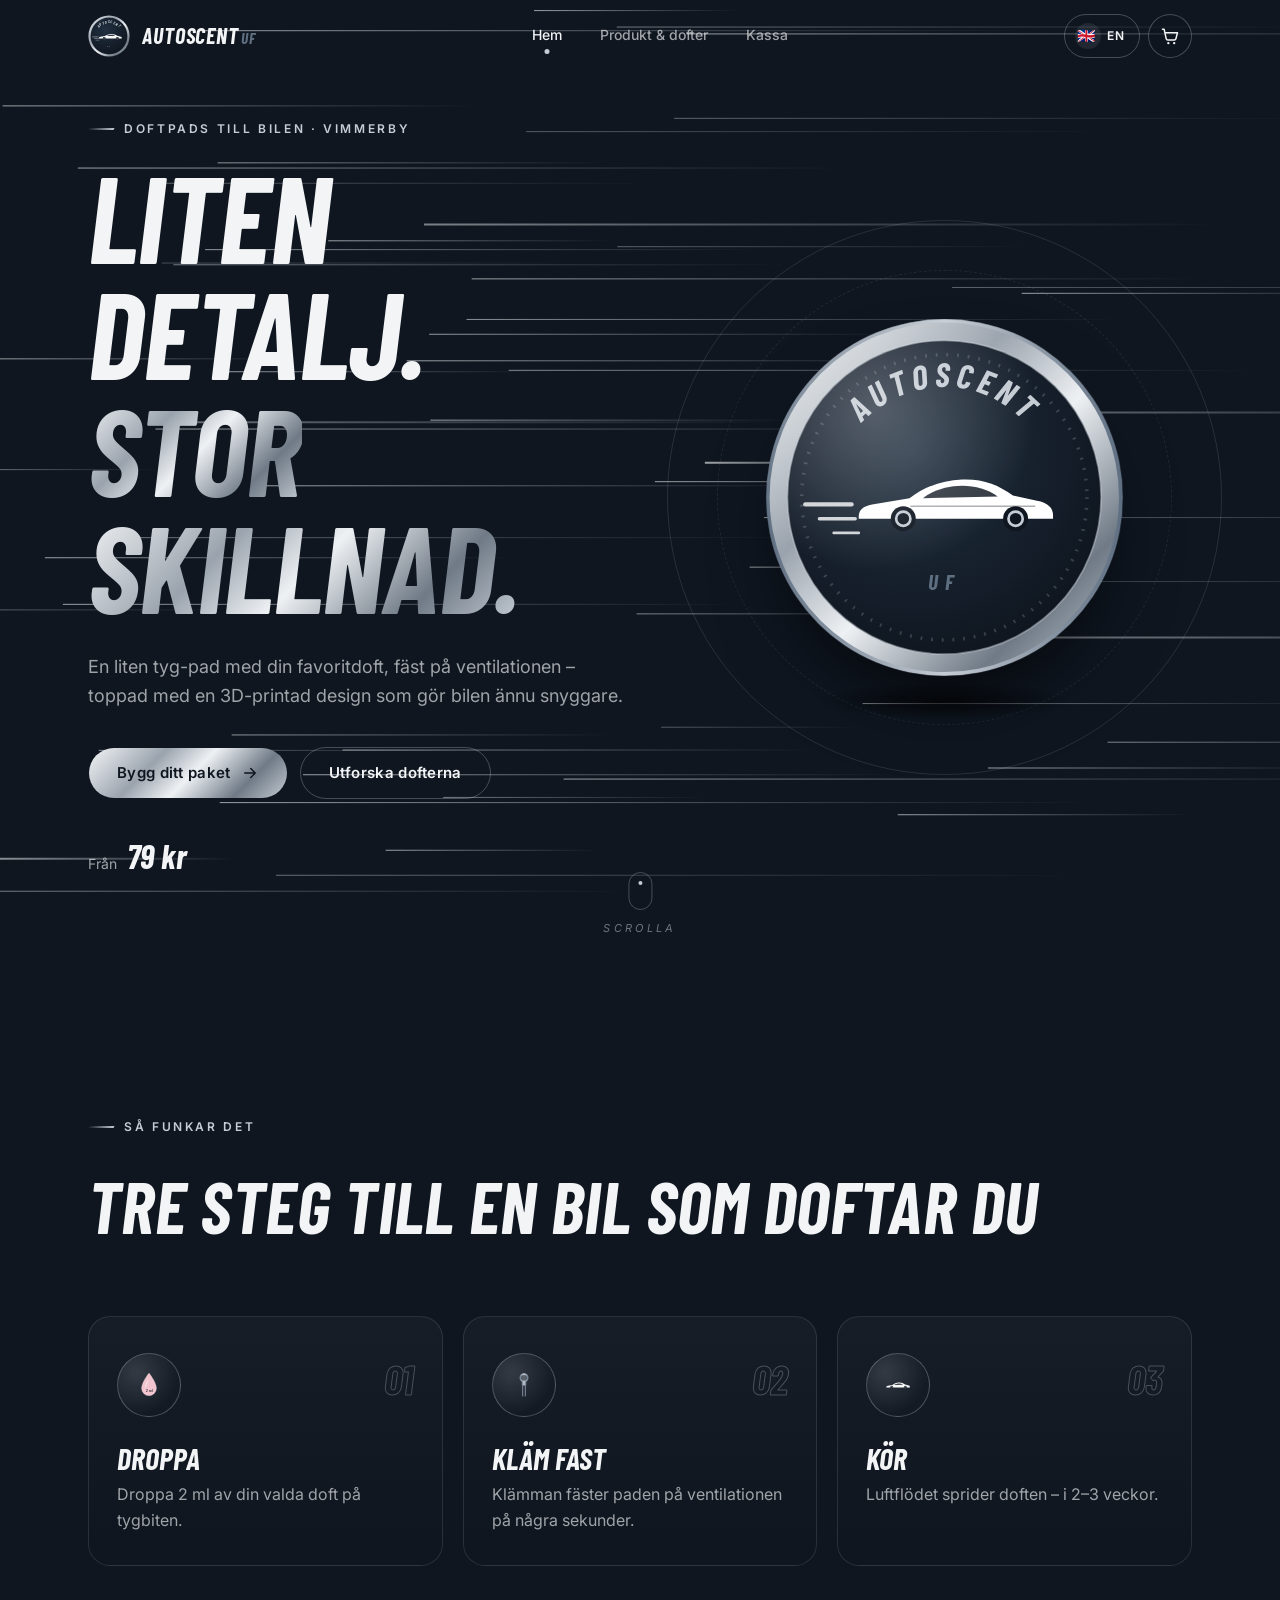
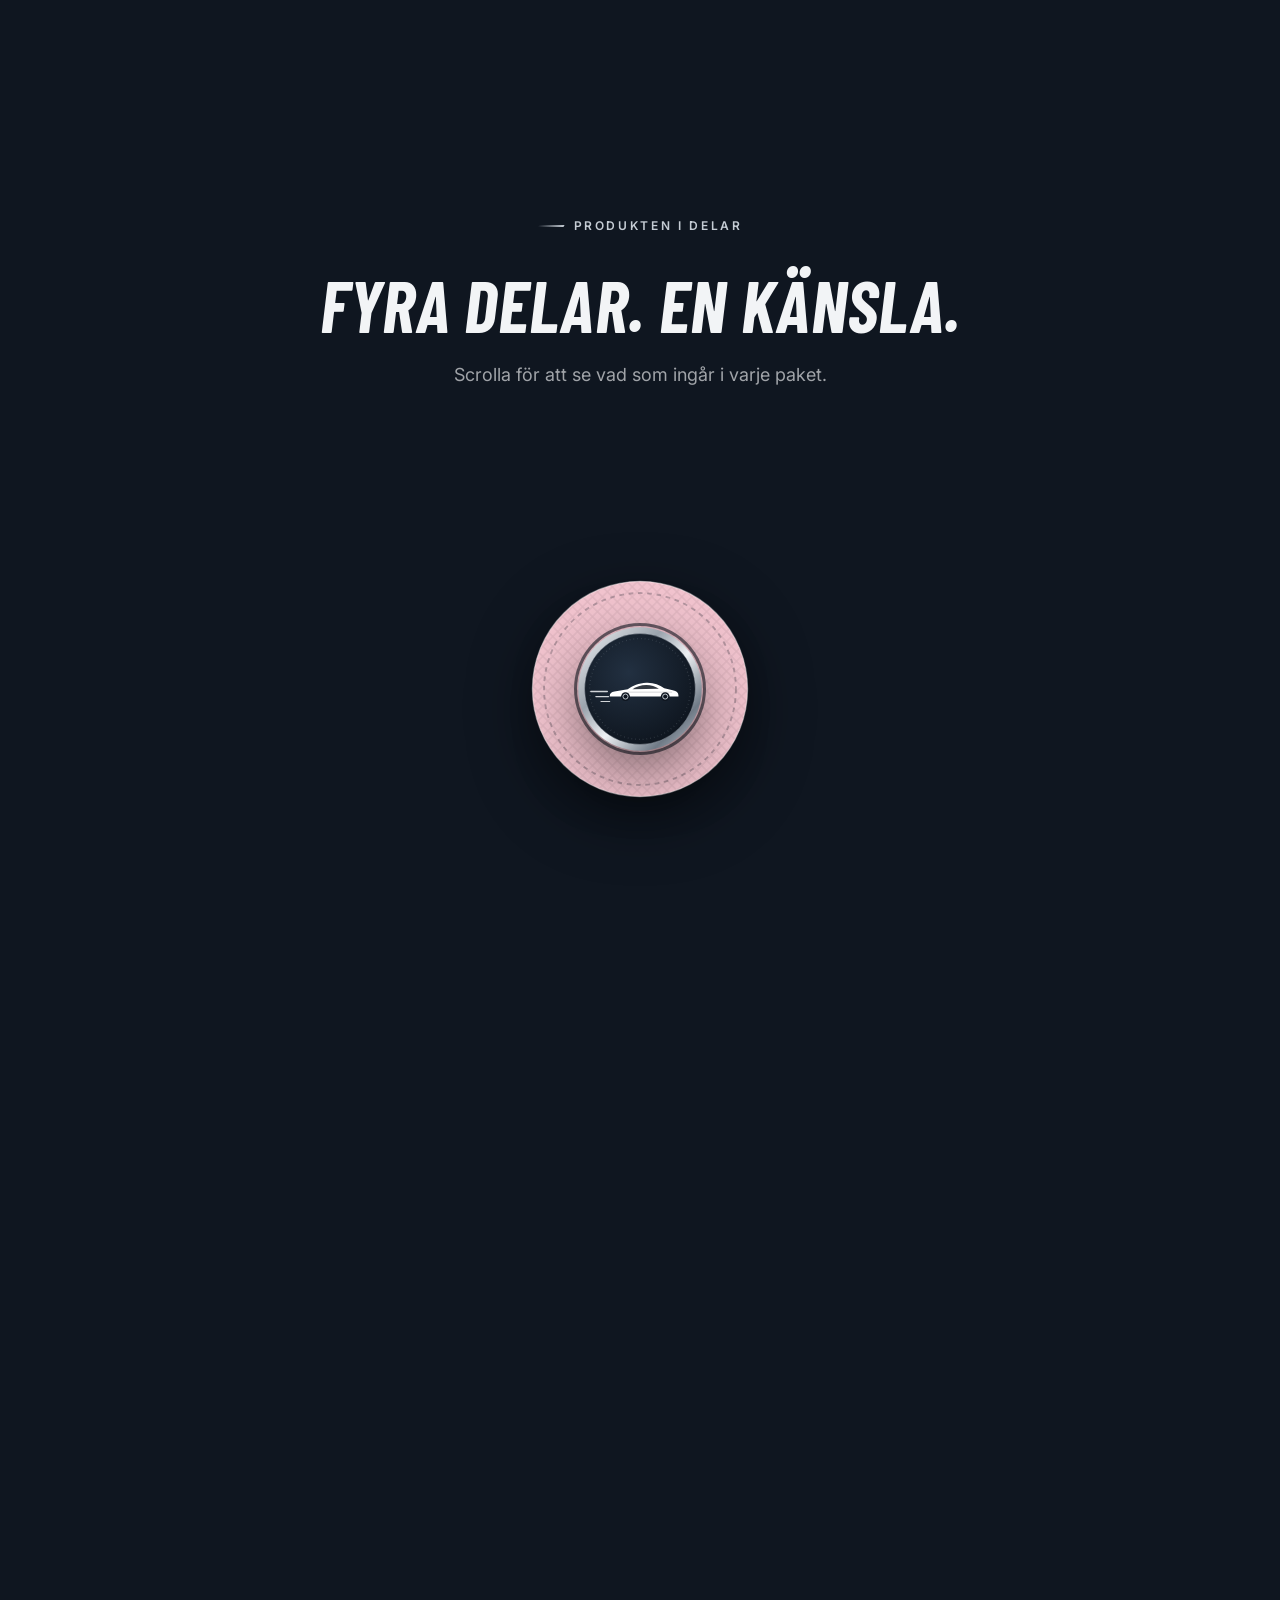
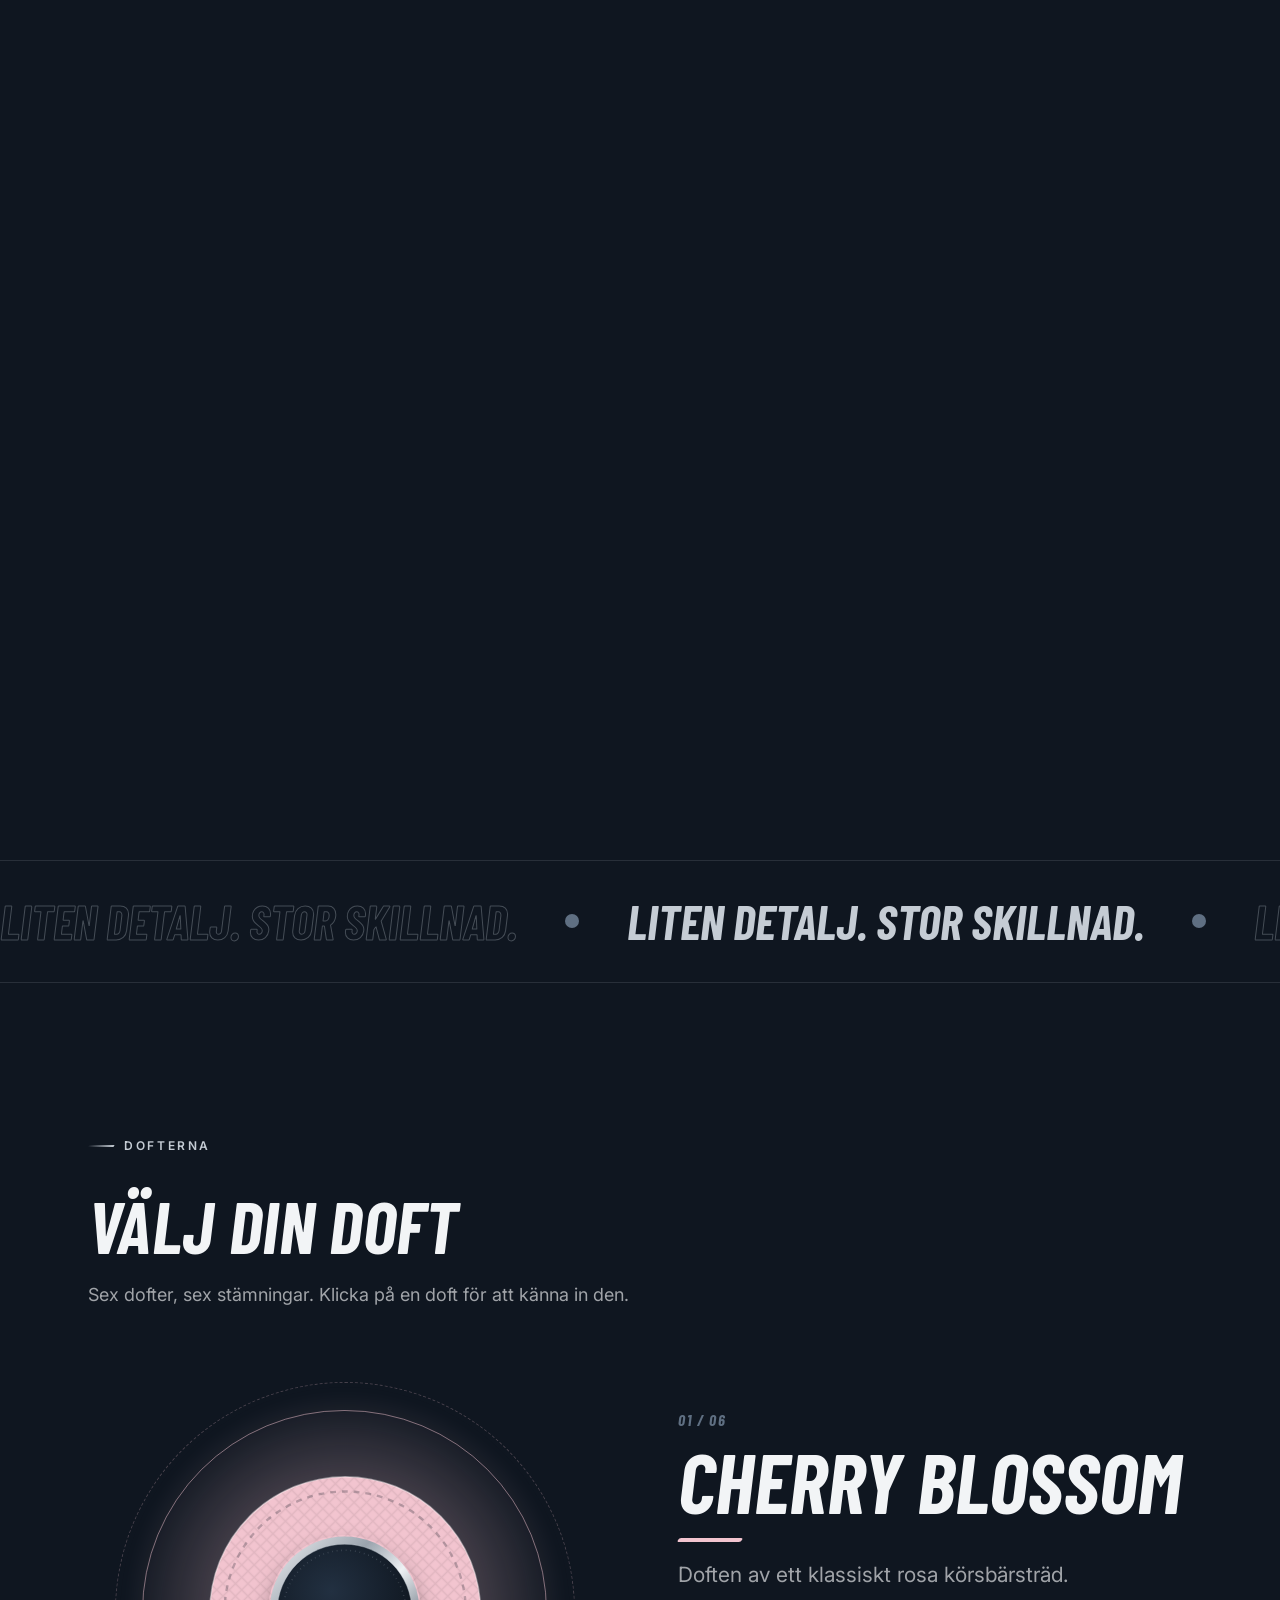
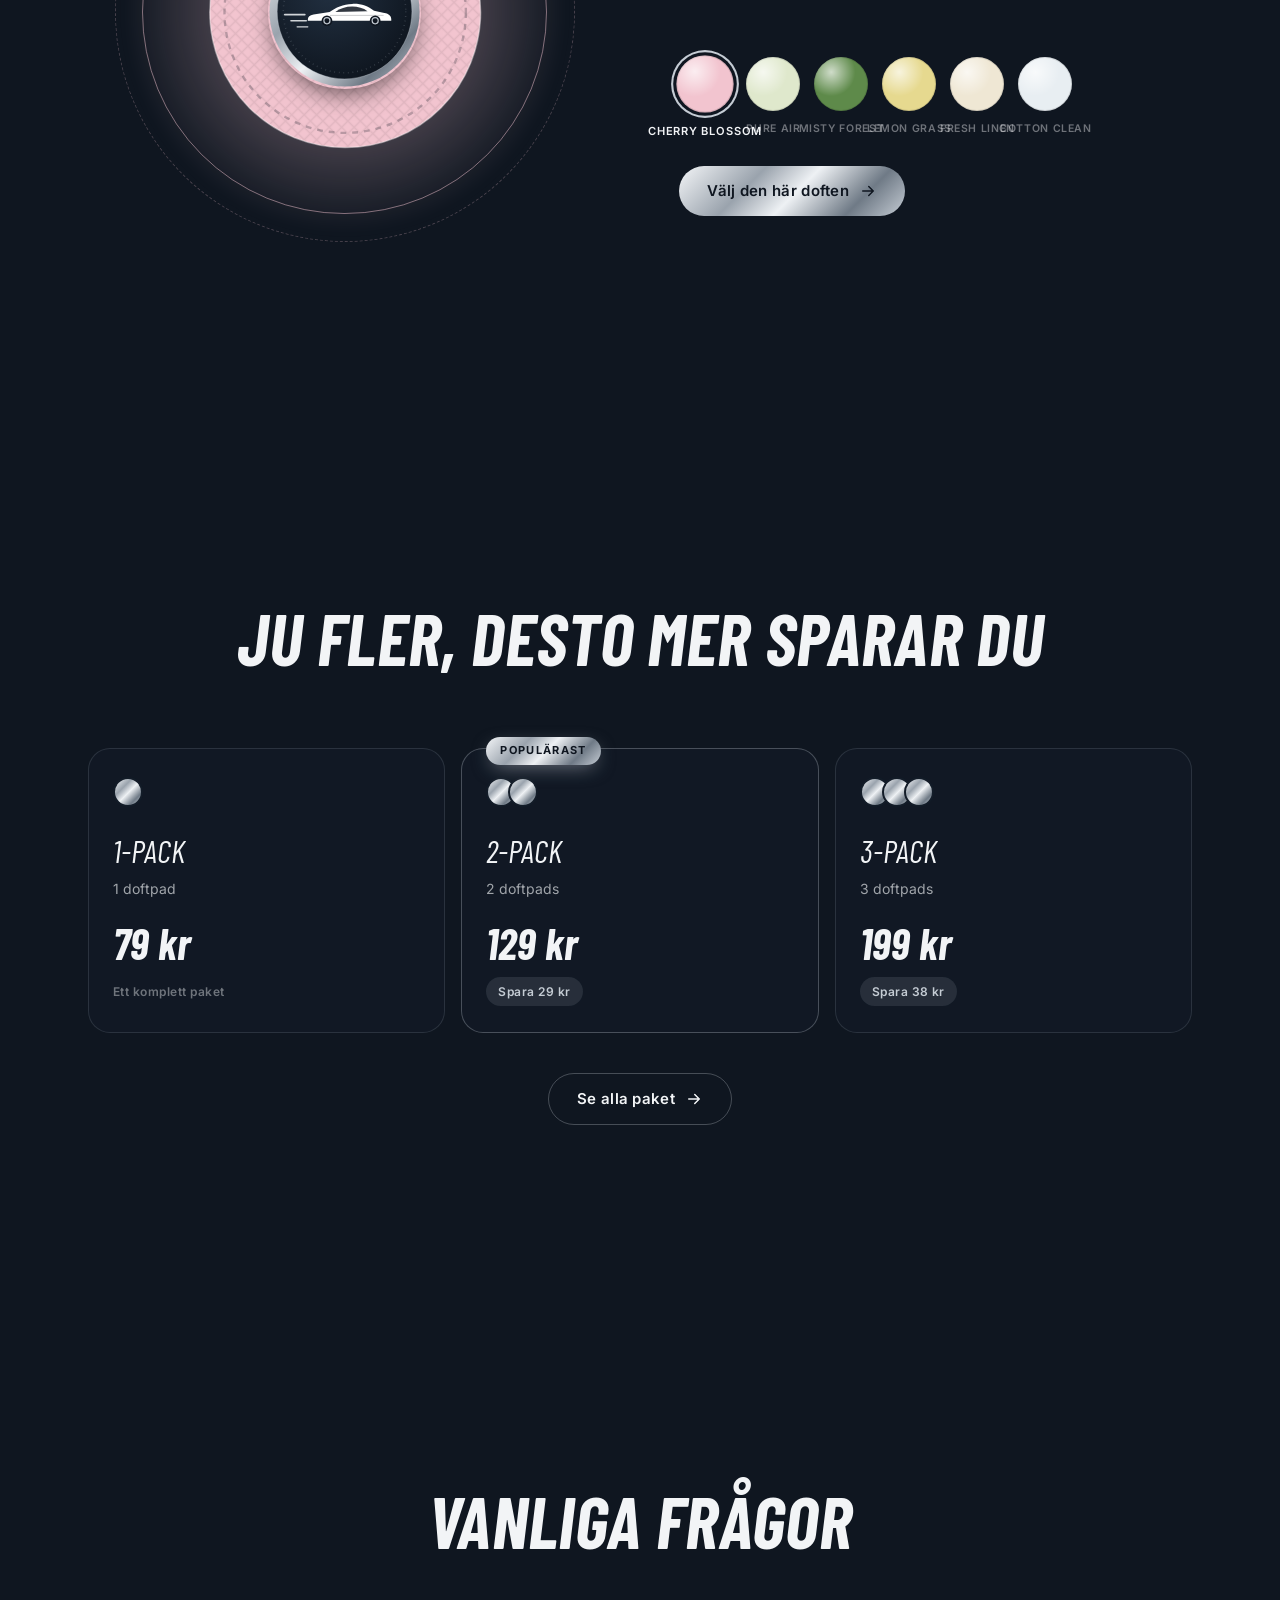
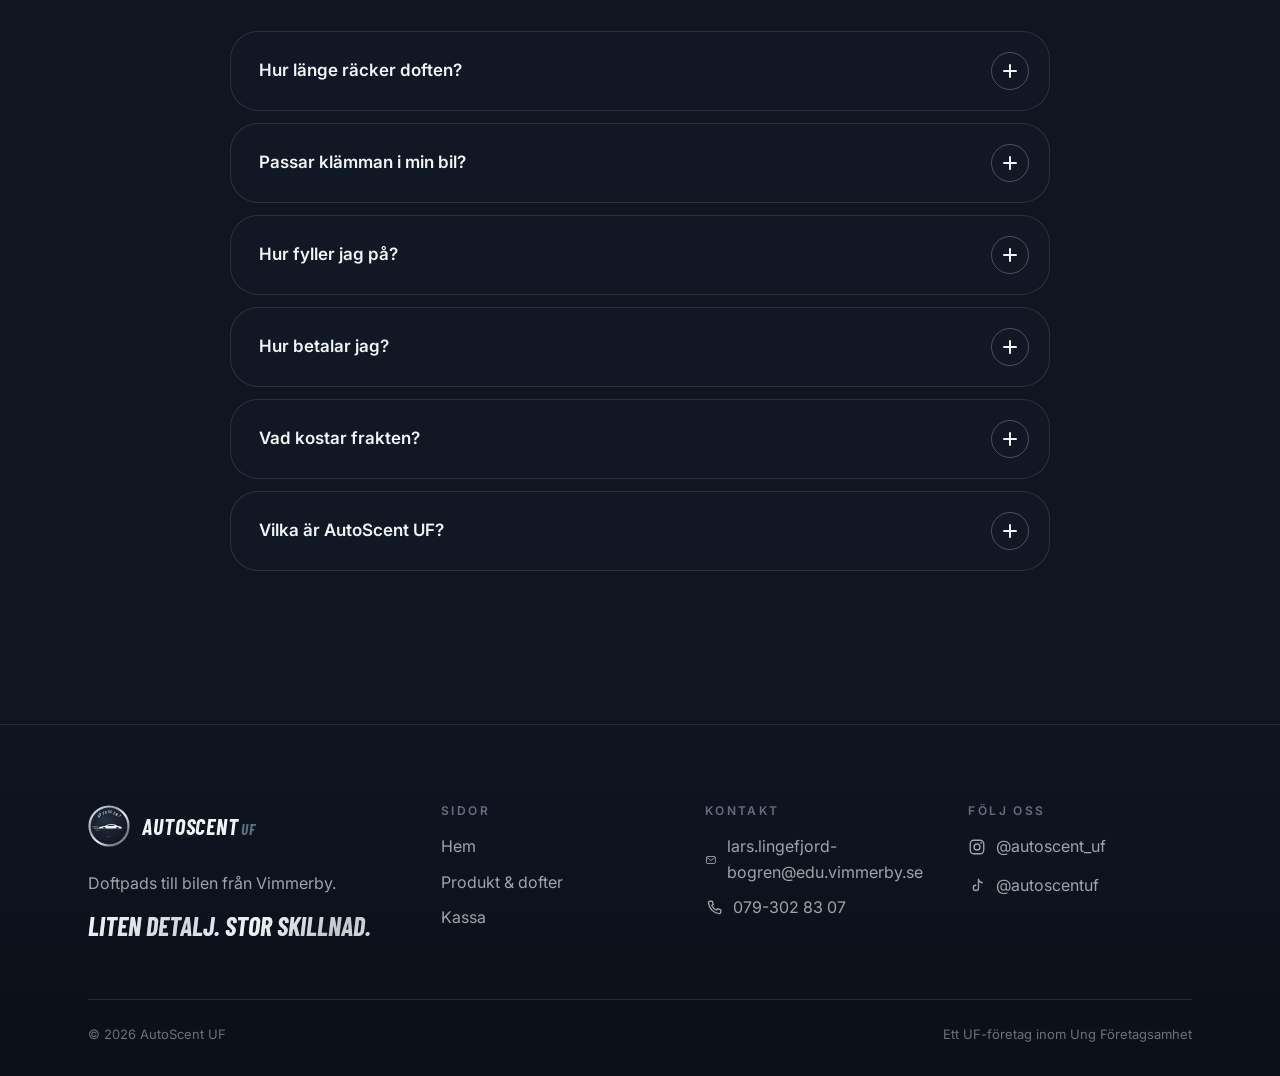
==== index.html @ fae2d102 "Hemsida för AutoScent UF: Hem, Produkt & dofter, Kassa Ren HTML/CSS/JS med svenska/engelska, laddnin" ====
<!doctype html>
<html lang="sv">
<head>
  <meta charset="utf-8">
  <meta name="viewport" content="width=device-width, initial-scale=1, viewport-fit=cover">
  <title>AutoScent UF – Liten detalj. Stor skillnad.</title>
  <meta name="description" content="AutoScent UF – doftpads till bilen från Vimmerby. Droppa din favoritdoft, kläm fast på ventilationen och kör.">
  <meta name="theme-color" content="#0f1620">
  <link rel="icon" href="images/favicon.svg" type="image/svg+xml">
  <link rel="preconnect" href="https://fonts.googleapis.com">
  <link rel="preconnect" href="https://fonts.gstatic.com" crossorigin>
  <link href="https://fonts.googleapis.com/css2?family=Barlow+Condensed:ital,wght@1,700&family=Inter:wght@400;500;600;700&display=swap" rel="stylesheet">
  <link rel="stylesheet" href="css/style.css">
</head>
<body data-title-key="meta.title.home">
  <a class="skip-link" href="#main" data-i18n="nav.skip">Hoppa till innehållet</a>

  <!-- Laddningsskärm: emblemet ritas upp som en hastighetsmätare -->
  <div class="loader" role="status">
    <span class="visually-hidden" data-i18n="loader.label">Laddar AutoScent</span>
    <div class="loader__inner" aria-hidden="true">
      <svg class="loader__gauge" viewBox="0 0 200 200">
        <circle class="loader__ring loader__ring--bg" cx="100" cy="100" r="75"/>
        <circle class="loader__ring" cx="100" cy="100" r="75"/>
        <g class="loader__ticks"></g>
        <g class="loader__needle"><line x1="100" y1="100" x2="100" y2="48"/><circle cx="100" cy="100" r="6"/></g>
      </svg>
      <div class="loader__emblem" data-svg="emblem"></div>
      <div class="loader__readout"><span class="loader__speed">0</span><span class="loader__unit">KM/H</span></div>
      <div class="loader__brand">AUTOSCENT UF</div>
    </div>
  </div>

  <canvas class="speed-lines" aria-hidden="true"></canvas>

  <header class="site-header">
    <div class="container site-header__inner">
      <a class="brand" href="index.html" aria-label="AutoScent UF">
        <span class="brand__logo" data-svg="emblem" data-img="images/logo.png" data-img-alt="AutoScent UF"></span>
        <span class="brand__name">AutoScent<small>UF</small></span>
      </a>
      <nav class="site-nav" id="site-nav" aria-label="Huvudmeny">
        <a href="index.html" aria-current="page" data-i18n="nav.home">Hem</a>
        <a href="produkt.html" data-i18n="nav.product">Produkt &amp; dofter</a>
        <a href="kassa.html" data-i18n="nav.checkout">Kassa</a>
      </nav>
      <div class="header-actions">
        <button class="lang-toggle" type="button">🇬🇧 EN</button>
        <a class="round-btn cart-link" href="kassa.html" data-i18n-aria="nav.cart" aria-label="Varukorg">
          <span data-svg="cart"></span>
          <span class="cart-count" hidden>0</span>
        </a>
        <button class="round-btn menu-toggle" type="button" aria-expanded="false" aria-controls="site-nav" data-i18n-aria="nav.menu" aria-label="Öppna meny" data-svg="menu"></button>
      </div>
    </div>
  </header>

  <main id="main">
    <!-- HERO: emblemet roterar som ett metallemblem -->
    <section class="hero">
      <div class="container hero__grid">
        <div class="hero__copy">
          <span class="eyebrow" data-i18n="hero.eyebrow" data-reveal>Doftpads till bilen · Vimmerby</span>
          <h1 class="hero__title" data-split="slogan">Liten detalj. Stor skillnad.</h1>
          <p class="lead hero__lead" data-i18n="hero.lead" data-reveal style="--d:250ms">En liten tyg-pad med din favoritdoft, fäst på ventilationen – toppad med en 3D-printad design som gör bilen ännu snyggare.</p>
          <div class="hero__actions" data-reveal style="--d:350ms">
            <a class="btn btn--primary" href="produkt.html#bygg"><span data-i18n="hero.cta">Bygg ditt paket</span><span data-svg="arrow"></span></a>
            <a class="btn btn--ghost" href="#dofter"><span data-i18n="hero.cta2">Utforska dofterna</span></a>
          </div>
          <p class="hero__price" data-reveal style="--d:450ms"><span data-i18n="hero.from">Från</span> <strong data-price="79">79 kr</strong></p>
        </div>

        <div class="hero__visual" aria-hidden="true">
          <div class="hero__streaks">
            <i style="top:8%;width:40%;--d:900ms;--delay:-100ms"></i>
            <i style="top:18%;width:60%;--d:700ms;--delay:-400ms"></i>
            <i style="top:30%;width:35%;--d:1100ms;--delay:-250ms"></i>
            <i style="top:42%;width:70%;--d:650ms;--delay:-600ms"></i>
            <i style="top:55%;width:45%;--d:950ms;--delay:-50ms"></i>
            <i style="top:64%;width:55%;--d:800ms;--delay:-500ms"></i>
            <i style="top:76%;width:30%;--d:1200ms;--delay:-300ms"></i>
            <i style="top:88%;width:50%;--d:750ms;--delay:-700ms"></i>
          </div>
          <div class="hero__rings"><span></span><span></span><span></span></div>
          <div class="hero-emblem">
            <div class="hero-emblem__shadow"></div>
            <div class="hero-emblem__tilt">
              <div class="hero-emblem__spin">
                <div class="hero-emblem__edge"></div>
                <div class="hero-emblem__edge"></div>
                <div class="hero-emblem__edge"></div>
                <div class="hero-emblem__face" data-svg="emblem"></div>
                <div class="hero-emblem__face hero-emblem__face--back" data-svg="emblem"></div>
              </div>
            </div>
          </div>
        </div>
      </div>
      <div class="hero__scroll" aria-hidden="true"><span></span><em data-i18n="hero.scroll">Scrolla</em></div>
    </section>

    <!-- SÅ FUNKAR DET -->
    <section class="section">
      <div class="container">
        <div class="section-head">
          <span class="eyebrow" data-i18n="how.eyebrow" data-reveal>Så funkar det</span>
          <h2 class="section-title" data-i18n="how.title" data-reveal>Tre steg till en bil som doftar du</h2>
        </div>
        <div class="steps">
          <article class="step" data-reveal>
            <div class="step__icon" data-svg="drop"></div>
            <h3 data-i18n="how.1.title">Droppa</h3>
            <p data-i18n="how.1.text">Droppa 2 ml av din valda doft på tygbiten.</p>
          </article>
          <article class="step" data-reveal style="--d:80ms">
            <div class="step__icon" data-svg="clip"></div>
            <h3 data-i18n="how.2.title">Kläm fast</h3>
            <p data-i18n="how.2.text">Klämman fäster paden på ventilationen på några sekunder.</p>
          </article>
          <article class="step" data-reveal style="--d:160ms">
            <div class="step__icon" data-svg="car"></div>
            <h3 data-i18n="how.3.title">Kör</h3>
            <p data-i18n="how.3.text">Luftflödet sprider doften – i 2–3 veckor.</p>
          </article>
        </div>
      </div>
    </section>

    <!-- PRODUKTEN I DELAR: flyger isär vid scroll -->
    <section class="parts" data-exploded aria-labelledby="parts-title">
      <div class="parts__sticky">
        <div class="container section-head section-head--center" style="margin-bottom:0">
          <span class="eyebrow" data-i18n="parts.eyebrow">Produkten i delar</span>
          <h2 class="section-title" id="parts-title" data-i18n="parts.title">Fyra delar. En känsla.</h2>
          <p class="lead" data-i18n="parts.lead">Scrolla för att se vad som ingår i varje paket.</p>
        </div>
        <div class="parts__stage">
          <div class="parts__orbit" aria-hidden="true"></div>
          <div class="part part--fabric">
            <div class="part__visual" data-svg="fabric"></div>
            <div class="part__label"><strong data-i18n="parts.fabric">Tygbit</strong><span data-i18n="parts.fabric.text">Suger upp doften och släpper den långsamt.</span></div>
          </div>
          <div class="part part--deco">
            <div class="part__visual" data-svg="deco"></div>
            <div class="part__label"><strong data-i18n="parts.deco">3D-dekoration</strong><span data-i18n="parts.deco.text">3D-printad design som gör bilen snyggare.</span></div>
          </div>
          <div class="part part--drop">
            <div class="part__visual" data-svg="drop"></div>
            <div class="part__label"><strong data-i18n="parts.scent">2 ml doft</strong><span data-i18n="parts.scent.text">Valfri doft som räcker 2–3 veckor.</span></div>
          </div>
          <div class="part part--clip">
            <div class="part__visual" data-svg="clip"></div>
            <div class="part__label"><strong data-i18n="parts.clip">Klämma</strong><span data-i18n="parts.clip.text">Fäster stadigt på ventilationen.</span></div>
          </div>
        </div>
      </div>
    </section>

  <div class="marquee" aria-hidden="true">
    <div class="marquee__track"><span data-i18n="slogan">Liten detalj. Stor skillnad.</span><span data-i18n="slogan">Liten detalj. Stor skillnad.</span><span data-i18n="slogan">Liten detalj. Stor skillnad.</span><span data-i18n="slogan">Liten detalj. Stor skillnad.</span><span data-i18n="slogan">Liten detalj. Stor skillnad.</span><span data-i18n="slogan">Liten detalj. Stor skillnad.</span><span data-i18n="slogan">Liten detalj. Stor skillnad.</span><span data-i18n="slogan">Liten detalj. Stor skillnad.</span></div>
  </div>

    <!-- DOFTVÄLJARE -->
    <section class="section" id="dofter">
      <div class="container">
        <div class="section-head">
          <span class="eyebrow" data-i18n="scents.eyebrow" data-reveal>Dofterna</span>
          <h2 class="section-title" data-i18n="scents.title" data-reveal>Välj din doft</h2>
          <p class="lead" data-i18n="scents.lead" data-reveal>Sex dofter, sex stämningar. Klicka på en doft för att känna in den.</p>
        </div>

        <div class="scent-picker" data-scent-picker>
          <div class="scent-picker__stage" data-reveal>
            <div class="scent-picker__aura"></div>
            <div class="scent-picker__ring scent-picker__ring--2"></div>
            <div class="scent-picker__ring"></div>
            <div class="scent-picker__pad" data-svg="pad"></div>
          </div>
          <div class="scent-picker__info" data-reveal style="--d:80ms">
            <span class="scent-picker__index">01 / 06</span>
            <h3 class="scent-picker__name" aria-live="polite">Cherry Blossom</h3>
            <p class="scent-picker__desc" aria-live="polite">Doften av ett klassiskt rosa körsbärsträd.</p>
            <div class="scent-picker__swatches"></div>
            <div class="scent-picker__actions">
            <a class="btn btn--primary scent-picker__cta" href="produkt.html#bygg"><span data-i18n="scents.cta">Välj den här doften</span><span data-svg="arrow"></span></a>
            </div>
          </div>
        </div>
      </div>
    </section>

    <!-- PAKET -->
    <section class="section">
      <div class="container">
        <div class="section-head section-head--center">
          <span class="eyebrow" data-i18n="packs.eyebrow" data-reveal>Paket</span>
          <h2 class="section-title" data-i18n="packs.title" data-reveal>Ju fler, desto mer sparar du</h2>
        </div>
        <div class="pack-grid">
            <a class="pack-card" href="produkt.html#bygg" data-reveal style="--d:0ms">
              
              <span class="pack-card__dots" aria-hidden="true"><i></i></span>
              <span class="pack-card__name" data-i18n="pack.1">1-pack</span>
              <span class="pack-card__pads" data-pads="1">1 doftpad</span>
              <span class="pack-card__price" data-price="79">79 kr</span>
              <span class="pack-card__single" data-i18n="pack.single">Ett komplett paket</span>
            </a>
            <a class="pack-card pack-card--popular" href="produkt.html#bygg" data-reveal style="--d:70ms">
              <span class="badge" data-i18n="pack.popular">Populärast</span>
              <span class="pack-card__dots" aria-hidden="true"><i></i><i></i></span>
              <span class="pack-card__name" data-i18n="pack.2">2-pack</span>
              <span class="pack-card__pads" data-pads="2">2 doftpads</span>
              <span class="pack-card__price" data-price="129">129 kr</span>
              <span class="pack-card__save" data-save="29">Spara 29 kr</span>
            </a>
            <a class="pack-card" href="produkt.html#bygg" data-reveal style="--d:140ms">
              
              <span class="pack-card__dots" aria-hidden="true"><i></i><i></i><i></i></span>
              <span class="pack-card__name" data-i18n="pack.3">3-pack</span>
              <span class="pack-card__pads" data-pads="3">3 doftpads</span>
              <span class="pack-card__price" data-price="199">199 kr</span>
              <span class="pack-card__save" data-save="38">Spara 38 kr</span>
            </a>
        </div>
        <div class="packs-cta" data-reveal>
          <a class="btn btn--ghost" href="produkt.html#bygg"><span data-i18n="packs.cta">Se alla paket</span><span data-svg="arrow"></span></a>
        </div>
      </div>
    </section>

    <!-- FAQ -->
    <section class="section" id="faq">
      <div class="container">
        <div class="section-head section-head--center">
          <span class="eyebrow" data-i18n="faq.eyebrow" data-reveal>FAQ</span>
          <h2 class="section-title" data-i18n="faq.title" data-reveal>Vanliga frågor</h2>
        </div>
        <div class="faq">
          <details data-reveal style="--d:0ms">
            <summary><span data-i18n="faq.1.q">Hur länge räcker doften?</span><i aria-hidden="true"></i></summary>
            <p data-i18n="faq.1.a">En påfyllning på 2 ml räcker i 2–3 veckor, beroende på hur ofta du kör och hur mycket fläkten används. Sedan droppar du bara på en refill för 49 kr.</p>
          </details>
          <details data-reveal style="--d:50ms">
            <summary><span data-i18n="faq.2.q">Passar klämman i min bil?</span><i aria-hidden="true"></i></summary>
            <p data-i18n="faq.2.a">Klämman passar de flesta ventilationsgaller, både med liggande och stående lameller.</p>
          </details>
          <details data-reveal style="--d:100ms">
            <summary><span data-i18n="faq.3.q">Hur fyller jag på?</span><i aria-hidden="true"></i></summary>
            <p data-i18n="faq.3.a">Droppa refill-doften direkt på tygbiten – du behöver ingen ny pad. Du kan byta doft när du vill.</p>
          </details>
          <details data-reveal style="--d:150ms">
            <summary><span data-i18n="faq.4.q">Hur betalar jag?</span><i aria-hidden="true"></i></summary>
            <p data-i18n="faq.4.a">Med Swish. Efter beställningen får du ett ordernummer, totalbeloppet och en Swish-QR-kod (dator) eller en knapp som öppnar Swish direkt (mobil).</p>
          </details>
          <details data-reveal style="--d:200ms">
            <summary><span data-i18n="faq.5.q">Vad kostar frakten?</span><i aria-hidden="true"></i></summary>
            <p data-i18n="faq.5.a">Fast pris 49 kr för alla beställningar. Vi skickar hem till dig – det finns ingen upphämtning.</p>
          </details>
          <details data-reveal style="--d:250ms">
            <summary><span data-i18n="faq.6.q">Vilka är AutoScent UF?</span><i aria-hidden="true"></i></summary>
            <p data-i18n="faq.6.a">Ett UF-företag från Vimmerby som vill göra varje bilresa lite trevligare – en liten detalj i taget.</p>
          </details>
        </div>
      </div>
    </section>
  </main>

  <footer class="site-footer">
    <div class="container">
      <div class="footer__grid">
        <div class="footer__brand">
          <a class="brand" href="index.html" aria-label="AutoScent UF">
            <span class="brand__logo" data-svg="emblem" data-img="images/logo.png" data-img-alt="AutoScent UF"></span>
            <span class="brand__name">AutoScent<small>UF</small></span>
          </a>
          <p data-i18n="footer.tagline">Doftpads till bilen från Vimmerby.</p>
          <p class="footer__slogan metal-text" data-i18n="slogan">Liten detalj. Stor skillnad.</p>
        </div>
        <div>
          <h2 class="footer__title" data-i18n="footer.pages">Sidor</h2>
          <ul class="footer__list">
            <li><a href="index.html" data-i18n="nav.home">Hem</a></li>
            <li><a href="produkt.html" data-i18n="nav.product">Produkt &amp; dofter</a></li>
            <li><a href="kassa.html" data-i18n="nav.checkout">Kassa</a></li>
          </ul>
        </div>
        <div>
          <h2 class="footer__title" data-i18n="footer.contact">Kontakt</h2>
          <ul class="footer__list">
            <li><a data-contact="email" href="mailto:lars.lingefjord-bogren@edu.vimmerby.se"><i data-svg="mail"></i><span>lars.lingefjord-bogren@edu.vimmerby.se</span></a></li>
            <li><a data-contact="phone" href="tel:+46793028307"><i data-svg="phone"></i><span>079-302 83 07</span></a></li>
          </ul>
        </div>
        <div>
          <h2 class="footer__title" data-i18n="footer.follow">Följ oss</h2>
          <ul class="footer__list">
            <li><a data-contact="instagram" href="https://instagram.com/autoscent_uf" target="_blank" rel="noopener"><i data-svg="instagram"></i><span>@autoscent_uf</span></a></li>
            <li><a data-contact="tiktok" href="https://tiktok.com/@autoscentuf" target="_blank" rel="noopener"><i data-svg="tiktok"></i><span>@autoscentuf</span></a></li>
          </ul>
        </div>
      </div>
      <div class="footer__bottom">
        <span data-i18n="footer.rights">© 2026 AutoScent UF</span>
        <span data-i18n="footer.uf">Ett UF-företag inom Ung Företagsamhet</span>
      </div>
    </div>
  </footer>

  <script src="js/config.js"></script>
  <script src="js/i18n.js"></script>
  <script src="js/svg.js"></script>
  <script src="js/main.js"></script>
  <script src="js/features.js"></script>
</body>
</html>
---- css/style.css ----
/* =========================================================
   AutoScent UF – stilmall
   Minimalistisk premiumstil · cirkeln går igen överallt
   ========================================================= */

:root {
  --bg: #0f1620;
  --bg-2: #131c28;
  --bg-3: #1a2533;
  --silver: #c5ccd4;
  --steel: #5f6f82;
  --text: #f2f4f6;
  --muted: rgba(242, 244, 246, 0.64);
  --faint: rgba(242, 244, 246, 0.42);
  --line: rgba(197, 204, 212, 0.14);
  --line-strong: rgba(197, 204, 212, 0.3);
  --scent: #f2c4cf;

  --metal: linear-gradient(135deg, #f4f6f8 0%, #9aa3ad 32%, #eef1f4 52%, #6f7a86 78%, #c5ccd4 100%);
  --font-display: "Barlow Condensed", "Arial Narrow", sans-serif;
  --font-body: "Inter", system-ui, -apple-system, "Segoe UI", Roboto, sans-serif;

  --ease: cubic-bezier(0.2, 0.9, 0.1, 1);
  --ease-out: cubic-bezier(0.16, 1, 0.3, 1);
  --fast: 180ms;
  --med: 320ms;

  --radius: 22px;
  --gutter: clamp(16px, 4vw, 48px);
  --max: 1200px;
  --header-h: 72px;
  color-scheme: dark;
}

*, *::before, *::after { box-sizing: border-box; }

html {
  scroll-behavior: smooth;
  scroll-padding-top: calc(var(--header-h) + 16px);
  -webkit-text-size-adjust: 100%;
}

body {
  margin: 0;
  background: var(--bg);
  color: var(--text);
  font-family: var(--font-body);
  font-size: 16px;
  line-height: 1.6;
  -webkit-font-smoothing: antialiased;
  overflow-x: hidden;
}
body.menu-open { overflow: hidden; }

img, svg { display: block; max-width: 100%; }
a { color: inherit; text-decoration: none; }
button { font: inherit; color: inherit; cursor: pointer; }
h1, h2, h3, h4 { margin: 0; font-weight: 700; line-height: 1.05; }
p { margin: 0; }
::selection { background: var(--silver); color: var(--bg); }

:focus-visible {
  outline: 2px solid var(--silver);
  outline-offset: 3px;
  border-radius: 999px;
}

.visually-hidden {
  position: absolute !important;
  width: 1px; height: 1px;
  overflow: hidden; clip: rect(0 0 0 0);
  white-space: nowrap;
}

.skip-link {
  position: fixed; top: 12px; left: 12px; z-index: 300;
  padding: 10px 18px; border-radius: 999px;
  background: var(--text); color: var(--bg); font-weight: 600;
  transform: translateY(-200%);
  transition: transform var(--fast) var(--ease);
}
.skip-link:focus { transform: none; }

/* ---------- Typografi ---------- */
.display {
  font-family: var(--font-display);
  font-style: italic;
  font-weight: 700;
  text-transform: uppercase;
  letter-spacing: 0.01em;
}
.eyebrow {
  display: inline-flex; align-items: center; gap: 10px;
  font-size: 12px; font-weight: 600;
  letter-spacing: 0.22em; text-transform: uppercase;
  color: var(--silver);
}
.eyebrow::before {
  content: ""; width: 26px; height: 2px;
  background: linear-gradient(90deg, transparent, var(--silver));
  transform: skewX(-30deg);
}
.section-title {
  font-family: var(--font-display);
  font-style: italic;
  text-transform: uppercase;
  font-size: clamp(36px, 6vw, 72px);
  letter-spacing: 0.005em;
  margin-top: 14px;
}
.lead { color: var(--muted); font-size: clamp(16px, 1.6vw, 18px); max-width: 56ch; }
.metal-text {
  background: var(--metal);
  -webkit-background-clip: text; background-clip: text;
  color: transparent;
}

/* ---------- Layout ---------- */
.container { width: 100%; max-width: var(--max); margin: 0 auto; padding: 0 var(--gutter); }
.section { position: relative; padding: clamp(80px, 12vw, 160px) 0; }
.section-head { display: grid; gap: 18px; margin-bottom: clamp(40px, 6vw, 72px); }
.section-head--center { justify-items: center; text-align: center; }
.section-head--center .lead { margin: 0 auto; }
main { position: relative; z-index: 1; }

/* ---------- Fartlinjer (bakgrund) ---------- */
.speed-lines {
  position: fixed; inset: 0;
  width: 100%; height: 100%;
  z-index: 0; pointer-events: none;
  opacity: 0.9;
}

/* ---------- Laddningsskärm ---------- */
.loader {
  position: fixed; inset: 0; z-index: 500;
  display: grid; place-items: center;
  background: var(--bg);
  transition: opacity 420ms var(--ease), visibility 0s linear 420ms;
}
.loader.is-done { opacity: 0; visibility: hidden; }
.loader__inner { position: relative; width: min(240px, 60vw); aspect-ratio: 1; }
.loader__gauge { width: 100%; height: 100%; overflow: visible; }
.loader__ring {
  fill: none; stroke: var(--silver); stroke-width: 3; stroke-linecap: round;
  stroke-dasharray: 471; stroke-dashoffset: 471;
  transform: rotate(135deg); transform-origin: 100px 100px;
  animation: ring-draw 900ms var(--ease-out) forwards;
}
.loader__ring--bg { stroke: var(--line); animation: none; stroke-dashoffset: 117.75; }
.loader__ticks line {
  stroke: var(--steel); stroke-width: 2; stroke-linecap: round;
  opacity: 0;
  animation: tick-in 120ms var(--ease) forwards;
  animation-delay: calc(var(--i) * 32ms + 150ms);
}
.loader__ticks line.major { stroke: var(--silver); stroke-width: 3; }
.loader__needle {
  transform-origin: 100px 100px;
  transform: rotate(-135deg);
  animation: needle-sweep 1300ms var(--ease) 200ms forwards;
}
.loader__needle line { stroke: var(--text); stroke-width: 3; stroke-linecap: round; }
.loader__needle circle { fill: var(--silver); }
.loader__readout {
  position: absolute; left: 0; right: 0; bottom: 3%;
  text-align: center; line-height: 1;
}
.loader__speed { font-family: var(--font-display); font-style: italic; font-weight: 700; font-size: 34px; }
.loader__unit { display: block; font-size: 10px; letter-spacing: 0.3em; color: var(--steel); margin-top: 4px; }
.loader__emblem {
  position: absolute; inset: 27%;
  opacity: 0; transform: scale(0.6) rotate(-40deg);
  animation: emblem-in 420ms var(--ease-out) 1150ms forwards;
}
.loader__brand {
  position: absolute; left: 50%; top: calc(100% + 18px);
  transform: translateX(-50%);
  font-size: 12px; letter-spacing: 0.4em; color: var(--steel); white-space: nowrap;
}
.loader.is-quick .loader__ring { animation-duration: 380ms; }
.loader.is-quick .loader__ticks line { animation-delay: calc(var(--i) * 10ms); }
.loader.is-quick .loader__needle { animation-duration: 450ms; animation-delay: 0ms; }
.loader.is-quick .loader__emblem { animation-delay: 300ms; animation-duration: 250ms; }
.loader.is-instant * { animation: none !important; }
.loader.is-instant .loader__ring { stroke-dashoffset: 117.75; }
.loader.is-instant .loader__ticks line { opacity: 1; }
.loader.is-instant .loader__emblem { opacity: 1; transform: none; }

@keyframes ring-draw { to { stroke-dashoffset: 117.75; } }
@keyframes tick-in { to { opacity: 1; } }
@keyframes needle-sweep {
  0% { transform: rotate(-135deg); }
  70% { transform: rotate(140deg); }
  100% { transform: rotate(118deg); }
}
@keyframes emblem-in { to { opacity: 1; transform: none; } }

/* ---------- Knappar med metallglans ---------- */
.btn {
  --mx: 50%;
  position: relative; isolation: isolate; overflow: hidden;
  display: inline-flex; align-items: center; justify-content: center; gap: 10px;
  min-height: 52px; padding: 0 28px;
  border: 1px solid var(--line-strong); border-radius: 999px;
  background: transparent;
  font-weight: 600; font-size: 15px; letter-spacing: 0.02em;
  white-space: nowrap;
  transition: transform var(--fast) var(--ease), border-color var(--fast) var(--ease), color var(--fast) var(--ease), background var(--fast) var(--ease);
}
.btn svg { width: 18px; height: 18px; transition: transform var(--fast) var(--ease); }
.btn::before { /* metallyta */
  content: ""; position: absolute; inset: 0; z-index: -2;
  background: var(--metal);
  opacity: 0; transition: opacity var(--fast) var(--ease);
}
.btn::after { /* ljusglans som sveper över */
  content: ""; position: absolute; inset: -2px; z-index: -1;
  background: linear-gradient(110deg, transparent 30%, rgba(255,255,255,0.85) 48%, rgba(255,255,255,0.15) 55%, transparent 70%);
  transform: translateX(-120%);
  pointer-events: none;
}
.btn:hover::after, .btn:focus-visible::after { animation: shine 520ms var(--ease) forwards; }
.btn:hover svg { transform: translateX(4px); }
.btn:active { transform: scale(0.97); }
@keyframes shine { to { transform: translateX(120%); } }

.btn--primary { color: var(--bg); border-color: transparent; }
.btn--primary::before { opacity: 1; }
.btn--primary:hover { box-shadow: 0 10px 40px -12px rgba(197, 204, 212, 0.6); }
.btn--ghost:hover { border-color: var(--silver); color: var(--bg); }
.btn--ghost:hover::before { opacity: 1; }
.btn--block { width: 100%; }
.btn[disabled] { opacity: 0.5; pointer-events: none; }
.btn.is-loading .btn__label::after {
  content: ""; display: inline-block; width: 14px; height: 14px; margin-left: 10px;
  border: 2px solid currentColor; border-right-color: transparent; border-radius: 50%;
  vertical-align: -2px; animation: spin 600ms linear infinite;
}
.btn.is-added { animation: pop 380ms var(--ease); }
@keyframes spin { to { transform: rotate(360deg); } }
@keyframes pop { 40% { transform: scale(1.05); } }

/* Runda knappar */
.round-btn {
  position: relative; overflow: hidden; isolation: isolate;
  display: inline-grid; place-items: center;
  width: 44px; height: 44px; flex: none;
  border-radius: 50%; border: 1px solid var(--line-strong);
  background: rgba(15, 22, 32, 0.4);
  transition: border-color var(--fast) var(--ease), transform var(--fast) var(--ease), color var(--fast) var(--ease);
}
.round-btn svg { width: 20px; height: 20px; }
.round-btn::before {
  content: ""; position: absolute; inset: 0; z-index: -1; border-radius: inherit;
  background: var(--metal); opacity: 0; transition: opacity var(--fast) var(--ease);
}
.round-btn:hover { border-color: var(--silver); color: var(--bg); }
.round-btn:hover::before { opacity: 1; }
.round-btn:active { transform: scale(0.92); }
.round-btn:disabled { opacity: 0.35; pointer-events: none; }
.round-btn--ghost { background: transparent; }

.link-btn {
  border: 0; background: none; padding: 4px 0;
  color: var(--muted); font-size: 14px;
  text-decoration: underline; text-underline-offset: 4px;
}
.link-btn:hover { color: var(--text); }

/* ---------- Header ---------- */
.site-header {
  position: fixed; inset: 0 0 auto; z-index: 100;
  height: var(--header-h);
  transition: background var(--med) var(--ease), border-color var(--med) var(--ease), backdrop-filter var(--med);
  border-bottom: 1px solid transparent;
}
.site-header.is-scrolled, body.menu-open .site-header {
  background: rgba(15, 22, 32, 0.78);
  backdrop-filter: blur(14px) saturate(1.2);
  -webkit-backdrop-filter: blur(14px) saturate(1.2);
  border-color: var(--line);
}
.site-header__inner {
  height: 100%; display: flex; align-items: center; justify-content: space-between; gap: 20px;
}
.brand { display: inline-flex; align-items: center; gap: 12px; }
.brand__logo {
  width: 42px; height: 42px; border-radius: 50%; flex: none;
  transition: transform 500ms var(--ease);
}
.brand__logo img { width: 100%; height: 100%; object-fit: cover; border-radius: 50%; }
.brand:hover .brand__logo { transform: rotate(-25deg); }
.brand__name { font-family: var(--font-display); font-style: italic; font-weight: 700; font-size: 22px; letter-spacing: 0.04em; text-transform: uppercase; }
.brand__name small { color: var(--steel); font-size: 0.7em; margin-left: 2px; }

.site-nav { display: flex; align-items: center; gap: 6px; }
.site-nav a {
  position: relative; padding: 10px 16px; border-radius: 999px;
  font-size: 14px; font-weight: 500; color: var(--muted);
  transition: color var(--fast) var(--ease), background var(--fast) var(--ease);
}
.site-nav a:hover { color: var(--text); background: rgba(197, 204, 212, 0.07); }
.site-nav a[aria-current="page"] { color: var(--text); }
.site-nav a[aria-current="page"]::after {
  content: ""; position: absolute; left: 50%; bottom: 3px;
  width: 5px; height: 5px; border-radius: 50%; background: var(--silver);
  transform: translateX(-50%);
}
.header-actions { display: flex; align-items: center; gap: 8px; }

.lang-toggle {
  display: inline-flex; align-items: center; gap: 6px;
  height: 44px; padding: 0 14px 0 10px;
  border-radius: 999px; border: 1px solid var(--line-strong);
  background: transparent; font-size: 12px; font-weight: 600; letter-spacing: 0.1em;
  transition: border-color var(--fast) var(--ease), transform var(--fast) var(--ease);
}
.lang-toggle:hover { border-color: var(--silver); }
.lang-toggle:active { transform: scale(0.95); }
.lang-toggle__flag {
  display: grid; place-items: center;
  width: 26px; height: 26px; border-radius: 50%;
  background: rgba(197, 204, 212, 0.1); font-size: 15px; line-height: 1;
}

.cart-link { position: relative; overflow: visible; }
.cart-count {
  position: absolute; top: -4px; right: -4px;
  min-width: 20px; height: 20px; padding: 0 5px;
  display: grid; place-items: center;
  border-radius: 999px; background: var(--text); color: var(--bg);
  font-size: 11px; font-weight: 700;
}
.cart-count[hidden] { display: none; }
.cart-count.is-bump { animation: bump 300ms var(--ease); }
@keyframes bump { 50% { transform: scale(1.35); } }

.menu-toggle { display: none; }

@media (max-width: 860px) {
  :root { --header-h: 64px; }
  .menu-toggle { display: inline-grid; }
  .brand__name { font-size: 19px; }
  .site-nav {
    position: fixed; inset: var(--header-h) 0 0;
    flex-direction: column; align-items: stretch; justify-content: center; gap: 4px;
    padding: 24px var(--gutter) 30vh;
    background: rgba(15, 22, 32, 0.97);
    backdrop-filter: blur(14px); -webkit-backdrop-filter: blur(14px);
    clip-path: circle(0% at calc(100% - 40px) -20px);
    visibility: hidden;
    transition: clip-path 420ms var(--ease), visibility 0s linear 420ms;
  }
  body.menu-open .site-nav {
    clip-path: circle(150% at calc(100% - 40px) -20px);
    visibility: visible;
    transition: clip-path 480ms var(--ease);
  }
  .site-nav a {
    font-family: var(--font-display); font-style: italic; font-weight: 700;
    text-transform: uppercase; font-size: 40px; color: var(--text);
    padding: 8px 0; border-radius: 0;
    transform: translateX(30px); opacity: 0;
    transition: transform 360ms var(--ease), opacity 360ms var(--ease);
  }
  .site-nav a:hover { background: none; }
  .site-nav a[aria-current="page"]::after { left: auto; right: 0; top: 50%; bottom: auto; width: 10px; height: 10px; transform: translateY(-50%); }
  body.menu-open .site-nav a { transform: none; opacity: 1; }
  body.menu-open .site-nav a:nth-child(2) { transition-delay: 50ms; }
  body.menu-open .site-nav a:nth-child(3) { transition-delay: 100ms; }
  .lang-toggle { padding: 0 6px; width: 44px; justify-content: center; }
  .lang-toggle__code { display: none; }
}

/* ---------- Hero ---------- */
.hero {
  position: relative; min-height: 100svh;
  display: grid; align-items: center;
  padding: calc(var(--header-h) + 40px) 0 80px;
  overflow: hidden;
}
.hero__grid {
  display: grid; grid-template-columns: 1.1fr 1fr; align-items: center;
  gap: clamp(24px, 5vw, 80px);
}
.hero__title {
  font-family: var(--font-display); font-style: italic; text-transform: uppercase;
  font-size: clamp(56px, 9.5vw, 136px);
  line-height: 0.9; letter-spacing: -0.005em;
  margin: 22px 0 26px;
}
.hero__lead { margin-bottom: 36px; }
.hero__actions { display: flex; flex-wrap: wrap; gap: 12px; align-items: center; }
.hero__price { margin-top: 30px; display: flex; align-items: baseline; gap: 10px; color: var(--muted); font-size: 14px; }
.hero__price strong { font-family: var(--font-display); font-style: italic; font-size: 34px; color: var(--text); }

/* Ordvis uppfällning */
.word { display: inline-block; overflow: hidden; vertical-align: top; padding: 0 0.04em 0.06em; margin: 0 -0.04em; perspective: 600px; }
.word__inner {
  display: inline-block;
  transform: translateY(105%) rotateX(-80deg);
  transform-origin: 50% 100%;
  opacity: 0;
  transition: transform 520ms var(--ease-out), opacity 300ms var(--ease);
  transition-delay: calc(var(--i) * 85ms);
}
.is-in .word__inner { transform: none; opacity: 1; }
.hero__title .word:nth-child(n+3) .word__inner { /* "Stor skillnad." i metall */
  background: var(--metal); -webkit-background-clip: text; background-clip: text; color: transparent;
}

/* Emblemet */
.hero__visual { position: relative; display: grid; place-items: center; aspect-ratio: 1; }
.hero__rings { position: absolute; inset: -6%; pointer-events: none; }
.hero__rings span {
  position: absolute; inset: 0; border-radius: 50%;
  border: 1px solid var(--line);
}
.hero__rings span:nth-child(2) { inset: 9%; border-style: dashed; border-color: rgba(197,204,212,0.1); animation: spin 60s linear infinite; }
.hero__rings span:nth-child(3) { inset: 18%; border-color: rgba(197,204,212,0.08); }
.hero__streaks { position: absolute; inset: 20% -30% 20% -60%; pointer-events: none; overflow: hidden; -webkit-mask-image: linear-gradient(90deg, transparent, #000 30%, #000 70%, transparent); mask-image: linear-gradient(90deg, transparent, #000 30%, #000 70%, transparent); }
.hero__streaks i {
  position: absolute; left: 100%; height: 2px; border-radius: 2px;
  background: linear-gradient(90deg, rgba(242,244,246,0.9), transparent);
  animation: streak var(--d, 900ms) linear infinite;
  animation-delay: var(--delay, 0s);
  animation-duration: calc(var(--d, 900ms) / (1 + var(--scroll-speed, 0)));
}
@keyframes streak { from { transform: translateX(0); } to { transform: translateX(-260%); } }

.hero-emblem {
  --glare: 0; --tilt: 0deg; --lift: 0px;
  position: relative; width: 72%; aspect-ratio: 1;
  perspective: 1200px;
  transform: translateY(var(--lift));
}
.hero-emblem__spin {
  position: absolute; inset: 0;
  transform-style: preserve-3d;
  animation: emblem-spin 9s cubic-bezier(0.65, 0, 0.35, 1) infinite;
}
.hero-emblem__tilt { position: absolute; inset: 0; transform-style: preserve-3d; transform: rotateX(var(--tilt)); }
.hero-emblem__face, .hero-emblem__edge {
  position: absolute; inset: 0; border-radius: 50%;
  backface-visibility: hidden; -webkit-backface-visibility: hidden;
}
.hero-emblem__face { overflow: hidden; box-shadow: 0 40px 80px -30px rgba(0,0,0,0.8); }
.hero-emblem__face svg { width: 100%; height: 100%; }
.hero-emblem__face--back { transform: rotateY(180deg); }
/* tjocklek: metallkant i flera lager */
.hero-emblem__edge { background: linear-gradient(90deg, #5f6f82, #c5ccd4, #5f6f82); }
.hero-emblem__edge:nth-of-type(1) { transform: translateZ(-2px); }
.hero-emblem__edge:nth-of-type(2) { transform: translateZ(-4px); }
.hero-emblem__edge:nth-of-type(3) { transform: translateZ(-6px); }
.hero-emblem__edge { backface-visibility: visible; }
/* ljusglans som följer scroll */
.hero-emblem__face::after {
  content: ""; position: absolute; inset: 0; border-radius: 50%;
  background: linear-gradient(115deg, transparent 0%, transparent 38%, rgba(255,255,255,0.55) 48%, rgba(255,255,255,0.1) 54%, transparent 64%);
  background-size: 300% 300%;
  background-position: calc(100% - var(--glare) * 100%) 50%;
  mix-blend-mode: overlay;
  pointer-events: none;
}
.hero-emblem__face::before { /* svag konstant glans */
  content: ""; position: absolute; inset: 0; border-radius: 50%; z-index: 1;
  background: radial-gradient(circle at 30% 25%, rgba(255,255,255,0.25), transparent 45%);
  mix-blend-mode: soft-light; pointer-events: none;
}
.hero-emblem__shadow {
  position: absolute; left: 15%; right: 15%; bottom: -12%; height: 10%;
  border-radius: 50%; background: radial-gradient(closest-side, rgba(0,0,0,0.6), transparent);
  animation: shadow-pulse 9s cubic-bezier(0.65, 0, 0.35, 1) infinite;
}
@keyframes emblem-spin {
  0% { transform: rotateY(0deg); }
  40% { transform: rotateY(0deg); }
  55% { transform: rotateY(180deg); }
  85% { transform: rotateY(180deg); }
  100% { transform: rotateY(360deg); }
}
@keyframes shadow-pulse {
  0%, 40%, 55%, 85%, 100% { transform: scaleX(1); }
  47.5%, 92.5% { transform: scaleX(0.35); }
}

.hero__scroll {
  position: absolute; left: 50%; bottom: 26px; transform: translateX(-50%);
  display: grid; justify-items: center; gap: 10px;
  font-size: 11px; letter-spacing: 0.3em; text-transform: uppercase; color: var(--faint);
}
.hero__scroll span {
  width: 24px; height: 38px; border-radius: 999px; border: 1px solid var(--line-strong);
  position: relative;
}
.hero__scroll span::after {
  content: ""; position: absolute; left: 50%; top: 8px; width: 4px; height: 4px; border-radius: 50%;
  background: var(--silver); transform: translateX(-50%);
  animation: scroll-dot 1.4s var(--ease) infinite;
}
@keyframes scroll-dot { 60% { transform: translate(-50%, 14px); opacity: 0; } 100% { opacity: 0; } }

@media (max-width: 860px) {
  .hero { padding-top: calc(var(--header-h) + 16px); min-height: auto; }
  .hero__grid { grid-template-columns: 1fr; text-align: center; }
  .hero__visual { order: -1; width: min(78vw, 360px); margin: 0 auto; }
  .hero__copy { display: grid; justify-items: center; }
  .hero__title { margin: 16px 0 18px; }
  .hero__actions, .hero__price { justify-content: center; }
  .hero__scroll { display: none; }
  .hero .lead { margin-left: auto; margin-right: auto; }
}
@media (max-width: 480px) {
  .hero__actions .btn { width: 100%; }
}

/* ---------- Scroll-in ---------- */
[data-reveal] {
  opacity: 0; transform: translateY(28px);
  transition: opacity 600ms var(--ease-out), transform 600ms var(--ease-out);
  transition-delay: var(--d, 0ms);
}
[data-reveal].is-in { opacity: 1; transform: none; }

/* ---------- Så funkar det ---------- */
.steps { display: grid; grid-template-columns: repeat(3, 1fr); gap: 20px; counter-reset: step; }
.step {
  position: relative; padding: 36px 28px 32px;
  border: 1px solid var(--line); border-radius: var(--radius);
  background: linear-gradient(180deg, rgba(197,204,212,0.04), transparent);
  transition: border-color var(--med) var(--ease), transform var(--med) var(--ease);
}
.step:hover { border-color: var(--line-strong); transform: translateY(-4px); }
.step__icon {
  width: 64px; height: 64px; border-radius: 50%;
  display: grid; place-items: center; margin-bottom: 26px;
  border: 1px solid var(--line-strong);
  background: radial-gradient(circle at 30% 30%, rgba(197,204,212,0.18), transparent 70%);
}
.step__icon svg { width: 26px; height: 26px; color: var(--silver); }
.step::after {
  counter-increment: step; content: "0" counter(step);
  position: absolute; top: 28px; right: 28px;
  font-family: var(--font-display); font-style: italic; font-weight: 700; font-size: 42px;
  color: transparent; -webkit-text-stroke: 1px var(--line-strong);
}
.step h3 { font-family: var(--font-display); font-style: italic; text-transform: uppercase; font-size: 30px; margin-bottom: 8px; }
.step p { color: var(--muted); }
@media (max-width: 760px) { .steps { grid-template-columns: 1fr; } }

/* ---------- Produkten i delar ---------- */
.parts { --p: 0; position: relative; height: 260vh; }
.parts__sticky {
  position: sticky; top: 0; height: 100vh; height: 100svh;
  display: grid; grid-template-rows: auto 1fr; align-items: center;
  padding: calc(var(--header-h) + 24px) 0 32px; overflow: hidden;
}
.parts__stage { position: relative; width: min(100%, 860px); height: 100%; max-height: 640px; margin: 0 auto; }
.parts__orbit {
  position: absolute; left: 50%; top: 50%;
  width: min(64vh, 76vw); aspect-ratio: 1; border-radius: 50%;
  border: 1px dashed var(--line);
  transform: translate(-50%, -50%) scale(calc(0.55 + var(--p) * 0.45)) rotate(calc(var(--p) * 90deg));
  opacity: calc(var(--p) * 1);
}
.part {
  --x: 0; --y: 0; --r: 0deg;
  position: absolute; left: 50%; top: 50%;
  transform:
    translate(-50%, -50%)
    translate(calc(var(--x) * var(--p)), calc(var(--y) * var(--p)));
  will-change: transform;
}
.part__visual { width: 100%; height: 100%; transform: rotate(calc(var(--r) * var(--p))); }
.part__visual svg { width: 100%; height: 100%; filter: drop-shadow(0 20px 30px rgba(0,0,0,0.5)); }
.part--fabric { width: clamp(150px, 26vh, 240px); aspect-ratio: 1; z-index: 2; --x: 0px; --y: 0px; }
.part--deco { width: clamp(80px, 14vh, 130px); aspect-ratio: 1; z-index: 4; --x: -30vh; --y: -20vh; --r: -20deg; }
.part--drop { width: clamp(46px, 8vh, 72px); aspect-ratio: 120/160; z-index: 3; --x: 28vh; --y: -22vh; --r: 12deg; opacity: calc(0.2 + var(--p)); }
.part--clip { width: clamp(46px, 8vh, 70px); aspect-ratio: 120/180; z-index: 1; --x: 26vh; --y: 20vh; --r: 18deg; }
.part--deco .part__visual { border-radius: 50%; box-shadow: 0 0 0 3px rgba(15,22,32,0.6); }
.part__label {
  position: absolute; width: max-content; max-width: 210px;
  opacity: 0; transform: translateY(8px);
  transition: opacity var(--med) var(--ease), transform var(--med) var(--ease);
  pointer-events: none;
}
.parts.is-open .part__label { opacity: 1; transform: none; }
.part__label strong {
  display: flex; align-items: center; gap: 8px;
  font-family: var(--font-display); font-style: italic; text-transform: uppercase;
  font-size: 22px; letter-spacing: 0.02em;
}
.part__label strong::before { content: ""; width: 8px; height: 8px; border-radius: 50%; background: var(--silver); flex: none; }
.part__label span { display: block; font-size: 13px; color: var(--muted); line-height: 1.45; margin-top: 2px; }
.part--fabric .part__label { left: 50%; top: calc(100% + 16px); transform: translate(-50%, 8px); text-align: center; }
.parts.is-open .part--fabric .part__label { transform: translate(-50%, 0); }
.part--fabric .part__label strong { justify-content: center; }
.part--deco .part__label { right: calc(100% + 16px); top: 50%; margin-top: -24px; text-align: right; }
.part--deco .part__label strong { justify-content: flex-end; }
.part--drop .part__label, .part--clip .part__label { left: calc(100% + 16px); top: 50%; margin-top: -24px; }
.parts.is-open .part:nth-child(3) .part__label { transition-delay: 60ms; }
.parts.is-open .part:nth-child(4) .part__label { transition-delay: 120ms; }
.parts.is-open .part:nth-child(5) .part__label { transition-delay: 180ms; }

@media (max-width: 760px) {
  .parts { height: 230vh; }
  .part--fabric { width: 40vw; }
  .part--deco { width: 22vw; --x: -24vw; --y: -24vh; }
  .part--drop { width: 12vw; --x: 26vw; --y: -18vh; }
  .part--clip { width: 11vw; --x: 24vw; --y: 22vh; }
  .part__label { max-width: 130px; }
  .part__label strong { font-size: 17px; }
  .part__label span { display: none; }
  .part--deco .part__label { right: auto; left: 50%; top: auto; bottom: calc(100% + 8px); margin: 0; transform: translate(-50%, 8px); text-align: center; }
  .parts.is-open .part--deco .part__label { transform: translate(-50%, 0); }
  .part--drop .part__label { left: auto; right: 50%; top: auto; bottom: calc(100% + 8px); margin: 0; }
  .part--clip .part__label { left: auto; right: calc(100% + 10px); }
  .part--deco .part__label strong, .part--drop .part__label strong { justify-content: center; }
}

/* ---------- Pad-bild (tygbit + dekoration) ---------- */
.pad-visual { position: relative; width: 100%; aspect-ratio: 1; }
.pad-visual__fabric, .pad-visual__deco { position: absolute; }
.pad-visual__fabric { inset: 0; }
.pad-visual__deco { inset: 24%; border-radius: 50%; box-shadow: 0 10px 24px -6px rgba(0,0,0,0.6); }
.pad-visual svg { width: 100%; height: 100%; }

/* ---------- Doftväljare ---------- */
.scent-picker {
  --scent: #f2c4cf;
  display: grid; grid-template-columns: 1fr 1fr; gap: clamp(32px, 6vw, 80px); align-items: center;
}
.scent-picker__stage {
  position: relative; aspect-ratio: 1; width: min(100%, 460px); margin: 0 auto;
  display: grid; place-items: center;
}
.scent-picker__aura {
  position: absolute; inset: 0; border-radius: 50%;
  background: radial-gradient(circle, color-mix(in srgb, var(--scent) 55%, transparent) 0%, transparent 68%);
  transition: background 400ms var(--ease);
  filter: blur(6px);
}
.scent-picker__ring {
  position: absolute; inset: 6%; border-radius: 50%;
  border: 1px solid color-mix(in srgb, var(--scent) 50%, transparent);
  transition: border-color 300ms var(--ease);
}
.scent-picker__ring--2 { inset: 0; border-style: dashed; opacity: 0.5; animation: spin 50s linear infinite; }
.scent-picker__pad { position: relative; width: 64%; transition: transform 400ms var(--ease-out); }
.scent-picker__stage.is-pulse .scent-picker__pad { animation: pad-swap 420ms var(--ease-out); }
.scent-picker__stage.is-pulse .scent-picker__ring { animation: ring-pulse 500ms var(--ease-out); }
@keyframes pad-swap { 0% { transform: rotate(-30deg) scale(0.92); } 100% { transform: none; } }
@keyframes ring-pulse { 0% { transform: scale(0.9); opacity: 0; } 100% { transform: none; opacity: 1; } }
.scent-picker__pad svg circle { transition: fill 300ms var(--ease); }

.scent-picker__index { font-family: var(--font-display); font-style: italic; font-weight: 700; color: var(--steel); letter-spacing: 0.1em; }
.scent-picker__name {
  font-family: var(--font-display); font-style: italic; text-transform: uppercase;
  font-size: clamp(44px, 6.5vw, 84px); line-height: 0.92; margin: 10px 0 16px;
}
.scent-picker__name::after {
  content: ""; display: block; width: 64px; height: 4px; margin-top: 18px; border-radius: 4px;
  background: var(--scent); transform: skewX(-30deg); transition: background 300ms var(--ease);
}
.scent-picker__desc { font-size: clamp(17px, 1.8vw, 21px); color: var(--muted); min-height: 3.2em; max-width: 34ch; }
.is-swap { animation: swap-in 340ms var(--ease-out); }
@keyframes swap-in { from { opacity: 0; transform: translateX(-18px); clip-path: inset(0 100% 0 0); } to { opacity: 1; transform: none; clip-path: inset(0 0 0 0); } }
.scent-picker__swatches { margin: 32px 0; }
.scent-picker__actions { display: flex; flex-wrap: wrap; gap: 12px; }

@media (max-width: 860px) {
  .scent-picker { grid-template-columns: 1fr; text-align: center; }
  .scent-picker__stage { width: min(80vw, 340px); }
  .scent-picker__name::after { margin-left: auto; margin-right: auto; }
  .scent-picker__desc { margin: 0 auto; }
  .scent-picker__actions { justify-content: center; }
  .scent-picker .swatches--lg { justify-content: center; }
}

/* ---------- Färgcirklar ---------- */
.swatches { display: flex; flex-wrap: wrap; gap: 10px; }
.swatch {
  --c: #fff;
  position: relative; flex: none;
  width: 34px; height: 34px; padding: 0;
  border-radius: 50%; border: 0;
  background: var(--c);
  box-shadow: inset 0 0 0 1px rgba(0,0,0,0.12), 0 0 0 0 var(--bg), 0 0 0 0 var(--silver);
  transition: transform var(--fast) var(--ease), box-shadow var(--fast) var(--ease);
}
.swatch::after { /* glans */
  content: ""; position: absolute; inset: 0; border-radius: 50%;
  background: radial-gradient(circle at 32% 28%, rgba(255,255,255,0.7), transparent 45%);
  pointer-events: none;
}
.swatch:hover { transform: scale(1.1); }
.swatch[aria-checked="true"] {
  transform: scale(1.06);
  box-shadow: inset 0 0 0 1px rgba(0,0,0,0.12), 0 0 0 3px var(--bg), 0 0 0 5px var(--silver);
}
.swatch:focus-visible { outline-offset: 7px; }
.swatches--lg { gap: 18px 14px; }
.swatches--lg .swatch { width: 54px; height: 54px; margin-bottom: 22px; }
.swatch__label {
  position: absolute; left: 50%; top: calc(100% + 10px); transform: translateX(-50%);
  font-size: 10.5px; font-weight: 600; letter-spacing: 0.06em; text-transform: uppercase;
  white-space: nowrap; color: var(--faint); transition: color var(--fast) var(--ease);
}
.swatch[aria-checked="true"] .swatch__label { color: var(--text); }
@media (max-width: 480px) {
  .swatches--lg { gap: 18px 8px; }
  .swatches--lg .swatch { width: 46px; height: 46px; }
  .swatch__label { font-size: 9px; letter-spacing: 0.02em; }
}

/* ---------- Paket (teaser + byggare) ---------- */
.pack-grid { display: grid; grid-template-columns: repeat(3, 1fr); gap: 16px; }
.pack-card {
  position: relative; display: block; cursor: pointer;
  padding: 28px 24px 26px; border-radius: var(--radius);
  border: 1px solid var(--line); background: rgba(19, 28, 40, 0.6);
  transition: border-color var(--fast) var(--ease), transform var(--fast) var(--ease), background var(--fast) var(--ease);
}
.pack-card:hover { border-color: var(--line-strong); transform: translateY(-3px); }
.pack-card input { position: absolute; opacity: 0; pointer-events: none; }
.pack-card:has(input:checked) {
  border-color: var(--silver);
  background: linear-gradient(160deg, rgba(197,204,212,0.12), rgba(19,28,40,0.6) 60%);
}
.pack-card:has(input:focus-visible) { outline: 2px solid var(--silver); outline-offset: 3px; }
.pack-card__check {
  position: absolute; top: 22px; right: 22px;
  width: 26px; height: 26px; border-radius: 50%; border: 1px solid var(--line-strong);
  display: grid; place-items: center; transition: background var(--fast) var(--ease);
}
.pack-card__check svg { width: 14px; height: 14px; color: var(--bg); opacity: 0; transform: scale(0.4); transition: all var(--fast) var(--ease); }
.pack-card:has(input:checked) .pack-card__check { background: var(--metal); border-color: transparent; }
.pack-card:has(input:checked) .pack-card__check svg { opacity: 1; transform: none; }
.pack-card__dots { display: flex; margin-bottom: 18px; }
.pack-card__dots i {
  width: 30px; height: 30px; border-radius: 50%; margin-right: -8px;
  background: var(--metal); border: 2px solid var(--bg-2);
}
.pack-card__name { font-family: var(--font-display); font-style: italic; text-transform: uppercase; font-size: 32px; }
.pack-card__pads { display: block; color: var(--muted); font-size: 14px; margin-top: 2px; }
.pack-card__price { display: block; font-family: var(--font-display); font-style: italic; font-weight: 700; font-size: 44px; line-height: 1; margin-top: 20px; }
.pack-card__save, .pack-card__single {
  display: inline-block; margin-top: 12px; padding: 5px 12px; border-radius: 999px;
  font-size: 12px; font-weight: 600; letter-spacing: 0.04em;
  background: rgba(197,204,212,0.12); color: var(--silver);
}
.pack-card__single { background: transparent; padding-left: 0; color: var(--faint); }
.badge {
  position: absolute; top: -12px; left: 24px;
  padding: 5px 14px; border-radius: 999px;
  background: var(--metal); color: var(--bg);
  font-size: 11px; font-weight: 700; letter-spacing: 0.12em; text-transform: uppercase;
  box-shadow: 0 6px 20px -6px rgba(197,204,212,0.6);
}
.pack-card--popular { border-color: var(--line-strong); }
.packs-cta { margin-top: 40px; display: flex; justify-content: center; }
@media (max-width: 760px) {
  .pack-grid { grid-template-columns: 1fr; gap: 20px; }
  .pack-card { display: grid; grid-template-columns: auto 1fr auto; align-items: center; gap: 4px 16px; padding: 22px 20px; }
  .pack-card__dots { grid-row: span 2; margin: 0; width: 44px; flex-wrap: wrap; gap: 3px; }
  .pack-card__dots i { width: 18px; height: 18px; margin: 0; border-width: 1px; }
  .pack-card__name { font-size: 26px; }
  .pack-card__price { grid-column: 3; grid-row: 1; font-size: 32px; margin: 0; text-align: right; }
  .pack-card__save, .pack-card__single { grid-column: 3; grid-row: 2; margin: 0; justify-self: end; }
  .pack-card__pads { grid-column: 2; }
  .pack-card__check { display: none; }
}

/* ---------- Produktsida: intro ---------- */
.prod-hero { padding: calc(var(--header-h) + clamp(40px, 8vw, 100px)) 0 clamp(60px, 8vw, 100px); }
.prod-hero__grid { display: grid; grid-template-columns: 1fr 1fr; gap: clamp(32px, 6vw, 90px); align-items: center; }
.prod-hero__title { font-family: var(--font-display); font-style: italic; text-transform: uppercase; font-size: clamp(52px, 8vw, 110px); line-height: 0.9; margin: 18px 0 24px; }
.prod-hero__visual { position: relative; aspect-ratio: 1; width: min(100%, 480px); margin: 0 auto; display: grid; place-items: center; }
.prod-hero__visual > [data-svg] { position: relative; width: 70%; animation: float 6s ease-in-out infinite; }
.prod-hero__visual::before {
  content: ""; position: absolute; inset: 0; border-radius: 50%;
  border: 1px solid var(--line);
  background: radial-gradient(circle, color-mix(in srgb, var(--scent) 22%, transparent), transparent 65%);
}
.prod-hero__photo { position: absolute; inset: 0; border-radius: 50%; overflow: hidden; }
.prod-hero__photo img { width: 100%; height: 100%; object-fit: cover; }
@keyframes float { 50% { transform: translateY(-12px) rotate(4deg); } }
.includes { margin-top: 36px; padding: 0; list-style: none; display: grid; gap: 12px; }
.includes__title { font-size: 13px; letter-spacing: 0.16em; text-transform: uppercase; color: var(--silver); margin-bottom: 4px; font-weight: 600; }
.includes li { display: flex; align-items: center; gap: 14px; color: var(--muted); }
.includes li i {
  width: 34px; height: 34px; border-radius: 50%; flex: none;
  display: grid; place-items: center; border: 1px solid var(--line-strong);
}
.includes li i svg { width: 16px; height: 16px; color: var(--silver); }
@media (max-width: 860px) {
  .prod-hero__grid { grid-template-columns: 1fr; }
  .prod-hero__visual { order: -1; width: min(76vw, 340px); }
}

/* ---------- Paketbyggare ---------- */
.builder {
  display: grid; grid-template-columns: 1fr 360px; gap: 28px; align-items: start;
}
.builder__main { display: grid; gap: 40px; }
.builder__step-title { display: flex; align-items: center; gap: 14px; margin-bottom: 22px; font-size: 18px; font-weight: 600; }
.builder__step-title em { font-style: normal; color: var(--faint); font-weight: 400; font-size: 14px; }
.builder__num {
  width: 34px; height: 34px; border-radius: 50%; flex: none;
  display: grid; place-items: center;
  border: 1px solid var(--line-strong);
  font-family: var(--font-display); font-style: italic; font-weight: 700; font-size: 18px;
}
.builder__pads { display: grid; gap: 12px; }
.builder__pad {
  display: flex; flex-wrap: wrap; align-items: center; justify-content: space-between; gap: 14px 20px;
  padding: 16px 20px; border-radius: 999px; border: 1px solid var(--line);
  background: rgba(19, 28, 40, 0.6);
  animation: swap-in 300ms var(--ease-out);
}
.builder__pad-label { display: flex; align-items: center; gap: 12px; min-width: 190px; }
.builder__pad-dot { width: 22px; height: 22px; border-radius: 50%; background: var(--scent); box-shadow: 0 0 18px color-mix(in srgb, var(--scent) 60%, transparent); transition: background var(--fast); }
.builder__pad-title { font-weight: 600; }
.builder__pad-name { color: var(--muted); font-size: 14px; }
.builder__refills {
  display: flex; flex-wrap: wrap; align-items: center; justify-content: space-between; gap: 16px;
  padding: 16px 20px; border-radius: 999px; border: 1px solid var(--line); background: rgba(19, 28, 40, 0.6);
}
.builder__refills p { font-weight: 600; }
.builder__refills small { display: block; color: var(--faint); font-weight: 400; font-size: 13px; }

.stepper { display: inline-flex; align-items: center; gap: 6px; padding: 4px; border-radius: 999px; border: 1px solid var(--line); }
.stepper .round-btn { width: 38px; height: 38px; border: 0; }
.stepper__value { min-width: 28px; text-align: center; font-family: var(--font-display); font-style: italic; font-weight: 700; font-size: 22px; }

.builder__summary {
  position: sticky; top: calc(var(--header-h) + 20px);
  padding: 30px 28px; border-radius: 28px;
  border: 1px solid var(--line-strong);
  background: linear-gradient(170deg, rgba(197,204,212,0.1), rgba(19,28,40,0.85) 55%);
  backdrop-filter: blur(10px); -webkit-backdrop-filter: blur(10px);
}
.builder__line { color: var(--muted); font-size: 14px; }
.builder__ordinary { display: flex; justify-content: space-between; color: var(--faint); font-size: 14px; margin-top: 18px; }
.builder__ordinary-value { text-decoration: line-through; }
.builder__total { display: flex; justify-content: space-between; align-items: baseline; margin-top: 6px; }
.builder__total span:first-child { font-weight: 600; }
.builder__total-value { font-family: var(--font-display); font-style: italic; font-weight: 700; font-size: 54px; line-height: 1; }
.builder__save {
  display: inline-flex; margin-top: 12px; padding: 6px 14px; border-radius: 999px;
  background: var(--metal); color: var(--bg); font-size: 13px; font-weight: 700;
}
.builder__save[hidden] { display: none; }
.builder__save.is-pop { animation: pop 380ms var(--ease); }
.builder__ship { margin: 14px 0 22px; color: var(--faint); font-size: 13px; }
@media (max-width: 960px) {
  .builder { grid-template-columns: 1fr; }
  .builder__summary { position: sticky; bottom: 12px; top: auto; padding: 18px 20px; border-radius: 26px; display: grid; grid-template-columns: 1fr auto; gap: 4px 16px; align-items: center; z-index: 5; }
  .builder__summary .builder__ordinary, .builder__summary .builder__ship { display: none; }
  .builder__total { margin: 0; gap: 10px; }
  .builder__total span:first-child { display: none; }
  .builder__total-value { font-size: 36px; }
  .builder__save { margin: 0; grid-column: 1; justify-self: start; }
  .builder__line { grid-column: 1; }
  .builder__add { grid-column: 2; grid-row: 1 / span 3; }
}
@media (max-width: 560px) {
  .builder__pad, .builder__refills { border-radius: 22px; }
  .builder__summary .btn { padding: 0 20px; }
}

/* ---------- Doftmätare ---------- */
.gauge-wrap { display: grid; grid-template-columns: 1fr 1fr; gap: clamp(32px, 6vw, 80px); align-items: center; }
.gauge { position: relative; width: min(100%, 460px); margin: 0 auto; }
.gauge__dial {
  position: relative; aspect-ratio: 1; border-radius: 50%;
  border: 1px solid var(--line-strong);
  background: radial-gradient(circle at 50% 40%, var(--bg-3), var(--bg) 70%);
  box-shadow: inset 0 0 0 10px rgba(197,204,212,0.03), 0 40px 80px -40px rgba(0,0,0,0.9);
}
.gauge__dial::before { content: ""; position: absolute; inset: -8px; border-radius: 50%; background: var(--metal); z-index: -1; opacity: 0.6; }
.gauge svg { width: 100%; height: 100%; }
.gauge__track { fill: none; stroke: var(--line); stroke-width: 12; stroke-linecap: round; }
.gauge__fill { fill: none; stroke: var(--silver); stroke-width: 12; stroke-linecap: round; transition: stroke 300ms var(--ease); }
.gauge.is-low .gauge__fill { stroke: var(--scent); }
.gauge__tick { stroke: var(--steel); stroke-width: 2; }
.gauge__tick--major { stroke: var(--silver); stroke-width: 3; }
.gauge__letter { font-family: var(--font-display); font-style: italic; font-weight: 700; font-size: 22px; fill: var(--text); }
.gauge__needle { transform-origin: 120px 130px; transition: transform 120ms linear; }
.gauge__needle line { stroke: var(--text); stroke-width: 3.5; stroke-linecap: round; }
.gauge__needle circle { fill: var(--silver); }
.gauge__readout { position: absolute; left: 0; right: 0; top: 64%; text-align: center; }
.gauge__status { display: block; font-family: var(--font-display); font-style: italic; font-weight: 700; text-transform: uppercase; font-size: clamp(22px, 3vw, 30px); }
.gauge__week { display: block; color: var(--muted); font-size: 13px; letter-spacing: 0.12em; text-transform: uppercase; }
.gauge__lamp {
  position: absolute; left: 50%; top: 36%; transform: translateX(-50%);
  width: 34px; height: 34px; border-radius: 50%; display: grid; place-items: center;
  color: var(--steel); border: 1px solid var(--line);
  transition: color var(--fast), box-shadow var(--fast), border-color var(--fast);
}
.gauge__lamp svg { width: 18px; height: 18px; }
.gauge.is-low .gauge__lamp { color: var(--scent); border-color: var(--scent); box-shadow: 0 0 22px color-mix(in srgb, var(--scent) 70%, transparent); animation: lamp 1s steps(2) infinite; }
@keyframes lamp { 50% { opacity: 0.45; } }

/* Refill-kort */
.refill {
  --scent: #f2c4cf;
  margin-top: 36px; padding: 28px; border-radius: 28px;
  border: 1px solid var(--line-strong); background: rgba(19,28,40,0.7);
  transition: border-color 300ms var(--ease), box-shadow 300ms var(--ease);
}
.gauge-wrap:has(.gauge.is-low) .refill { border-color: color-mix(in srgb, var(--scent) 70%, transparent); box-shadow: 0 0 60px -20px color-mix(in srgb, var(--scent) 60%, transparent); }
.refill__top { display: flex; justify-content: space-between; align-items: flex-start; gap: 16px; }
.refill__title { font-family: var(--font-display); font-style: italic; text-transform: uppercase; font-size: 34px; }
.refill__text { color: var(--muted); margin-top: 6px; }
.refill__price { flex: none; display: grid; place-items: center; width: 86px; height: 86px; border-radius: 50%; background: var(--metal); color: var(--bg); text-align: center; line-height: 1; font-weight: 700; }
.refill__price b { display: block; font-family: var(--font-display); font-style: italic; font-size: 32px; }
.refill__price small { font-size: 10px; letter-spacing: 0.08em; text-transform: uppercase; }
.refill__row { display: flex; flex-wrap: wrap; align-items: center; justify-content: space-between; gap: 16px; margin-top: 22px; }
.refill__label { display: block; font-size: 12px; letter-spacing: 0.14em; text-transform: uppercase; color: var(--faint); margin-bottom: 10px; }
.refill__scent-name { color: var(--text); letter-spacing: 0; text-transform: none; margin-left: 6px; font-size: 13px; }
.refill__bottom { display: flex; flex-wrap: wrap; align-items: center; justify-content: space-between; gap: 16px; margin-top: 24px; padding-top: 22px; border-top: 1px solid var(--line); }
.refill__total { font-family: var(--font-display); font-style: italic; font-weight: 700; font-size: 34px; }
@media (max-width: 860px) { .gauge-wrap { grid-template-columns: 1fr; } .gauge { width: min(84vw, 380px); } }

/* ---------- FAQ ---------- */
.faq { max-width: 820px; margin: 0 auto; display: grid; gap: 12px; }
.faq details {
  border: 1px solid var(--line); border-radius: 28px;
  background: rgba(19,28,40,0.55);
  transition: border-color var(--fast) var(--ease), background var(--fast) var(--ease);
}
.faq details[open] { border-color: var(--line-strong); background: rgba(26,37,51,0.7); }
.faq summary {
  list-style: none; cursor: pointer;
  display: flex; justify-content: space-between; align-items: center; gap: 20px;
  padding: 20px 20px 20px 28px; font-weight: 600; font-size: 17px;
  border-radius: 28px;
}
.faq summary::-webkit-details-marker { display: none; }
.faq summary i {
  position: relative; width: 38px; height: 38px; flex: none; border-radius: 50%;
  border: 1px solid var(--line-strong);
  transition: transform var(--med) var(--ease), background var(--fast);
}
.faq summary i::before, .faq summary i::after {
  content: ""; position: absolute; left: 50%; top: 50%; width: 14px; height: 2px; border-radius: 2px;
  background: currentColor; transform: translate(-50%, -50%);
}
.faq summary i::after { transform: translate(-50%, -50%) rotate(90deg); transition: transform var(--med) var(--ease); }
.faq details[open] summary i { transform: rotate(180deg); background: var(--metal); color: var(--bg); border-color: transparent; }
.faq details[open] summary i::after { transform: translate(-50%, -50%) rotate(0deg); }
.faq details > p { padding: 0 28px 24px; color: var(--muted); max-width: 64ch; }
.faq details[open] > p { animation: swap-in 320ms var(--ease-out); }

/* ---------- Slogan-band ---------- */
.marquee { position: relative; z-index: 1; overflow: hidden; border-block: 1px solid var(--line); padding: 22px 0; }
.marquee__track { display: flex; gap: 48px; width: max-content; animation: marquee 26s linear infinite; }
.marquee__track span {
  display: inline-flex; align-items: center; gap: 48px;
  font-family: var(--font-display); font-style: italic; font-weight: 700; text-transform: uppercase;
  font-size: clamp(28px, 4vw, 48px); white-space: nowrap; color: transparent; -webkit-text-stroke: 1px var(--line-strong);
}
.marquee__track span:nth-child(even) { color: var(--silver); -webkit-text-stroke: 0; }
.marquee__track span::after { content: ""; width: 14px; height: 14px; border-radius: 50%; background: var(--steel); }
@keyframes marquee { to { transform: translateX(-50%); } }

/* ---------- Footer ---------- */
.site-footer { position: relative; z-index: 1; padding: 80px 0 32px; border-top: 1px solid var(--line); background: linear-gradient(180deg, transparent, rgba(0,0,0,0.25)); }
.footer__grid { display: grid; grid-template-columns: 1.4fr 1fr 1fr 1fr; gap: 40px; }
.footer__brand p { color: var(--muted); margin-top: 16px; max-width: 30ch; }
.footer__slogan { font-family: var(--font-display); font-style: italic; font-weight: 700; text-transform: uppercase; font-size: 26px; margin-top: 20px; line-height: 1; }
.footer__title { font-size: 12px; font-weight: 600; letter-spacing: 0.2em; text-transform: uppercase; color: var(--steel); margin-bottom: 16px; }
.footer__list { list-style: none; margin: 0; padding: 0; display: grid; gap: 10px; }
.footer__list a { display: inline-flex; align-items: center; gap: 10px; color: var(--muted); transition: color var(--fast); word-break: break-word; }
.footer__list a:hover { color: var(--text); }
.footer__list a svg { width: 18px; height: 18px; flex: none; }
.socials { display: flex; gap: 10px; }
.footer__bottom { margin-top: 60px; padding-top: 24px; border-top: 1px solid var(--line); display: flex; flex-wrap: wrap; justify-content: space-between; gap: 12px; color: var(--faint); font-size: 13px; }
@media (max-width: 860px) { .footer__grid { grid-template-columns: 1fr 1fr; } .footer__brand { grid-column: 1 / -1; } }
@media (max-width: 480px) { .footer__grid { grid-template-columns: 1fr; } }

/* ---------- Toast ---------- */
.toast {
  position: fixed; left: 50%; bottom: 24px; z-index: 200;
  display: flex; align-items: center; gap: 12px;
  padding: 10px 10px 10px 14px; border-radius: 999px;
  background: rgba(242,244,246,0.97); color: var(--bg);
  box-shadow: 0 20px 50px -10px rgba(0,0,0,0.6);
  font-weight: 600; font-size: 14px;
  transform: translate(-50%, 140%); opacity: 0;
  transition: transform 340ms var(--ease), opacity 200ms var(--ease);
  max-width: calc(100% - 32px);
}
.toast.is-visible { transform: translate(-50%, 0); opacity: 1; }
.toast__icon { width: 28px; height: 28px; border-radius: 50%; display: grid; place-items: center; background: var(--bg); color: var(--text); flex: none; }
.toast__icon svg { width: 16px; height: 16px; }
.toast__link { display: inline-flex; align-items: center; gap: 6px; padding: 8px 14px; border-radius: 999px; background: var(--bg); color: var(--text); white-space: nowrap; }
.toast__link svg { width: 14px; height: 14px; }
@media (max-width: 960px) { body:has([data-builder]) .toast { bottom: 110px; } }

/* ---------- Kassa ---------- */
.checkout { padding: calc(var(--header-h) + 48px) 0 100px; }
.co-head { display: flex; flex-wrap: wrap; justify-content: space-between; align-items: flex-end; gap: 24px; margin-bottom: 40px; }
.co-head .section-title { margin: 0; }
.co-progress { display: flex; align-items: center; gap: 0; list-style: none; padding: 0; margin: 0; counter-reset: co; }
.co-progress__item { display: flex; align-items: center; gap: 10px; color: var(--faint); font-size: 14px; font-weight: 500; }
.co-progress__item + .co-progress__item::before { content: ""; width: 34px; height: 1px; background: var(--line-strong); margin: 0 12px; }
.co-progress__dot {
  counter-increment: co;
  width: 34px; height: 34px; border-radius: 50%; display: grid; place-items: center;
  border: 1px solid var(--line-strong); font-family: var(--font-display); font-style: italic; font-weight: 700;
  transition: all var(--med) var(--ease);
}
.co-progress__dot::before { content: counter(co); }
.co-progress__item.is-active { color: var(--text); }
.co-progress__item.is-active .co-progress__dot { background: var(--metal); color: var(--bg); border-color: transparent; }
.co-progress__item.is-complete .co-progress__dot { border-color: var(--silver); color: var(--silver); }
@media (max-width: 560px) {
  .co-progress__label { display: none; }
  .co-progress__item.is-active .co-progress__label { display: inline; }
  .co-progress__item + .co-progress__item::before { width: 18px; margin: 0 8px; }
}

.co-layout { display: grid; grid-template-columns: 1fr 380px; gap: 32px; align-items: start; }
.co-step.is-enter { animation: step-in 380ms var(--ease-out); }
@keyframes step-in { from { opacity: 0; transform: translateX(24px); } to { opacity: 1; transform: none; } }
.co-step h2 { font-family: var(--font-display); font-style: italic; text-transform: uppercase; font-size: 34px; margin-bottom: 24px; }
.co-step h2:focus { outline: none; }

.cart-list { list-style: none; margin: 0; padding: 0; display: grid; gap: 14px; }
.cart-item {
  padding: 20px; border-radius: 26px; border: 1px solid var(--line);
  background: rgba(19,28,40,0.65);
  transition: opacity 220ms var(--ease), transform 220ms var(--ease);
}
.cart-item.is-removing { opacity: 0; transform: translateX(-30px); }
.cart-item__head { display: grid; grid-template-columns: 64px 1fr auto auto; align-items: center; gap: 16px; }
.cart-item__thumb { position: relative; width: 64px; height: 64px; border-radius: 50%; display: grid; place-items: center; background: rgba(197,204,212,0.06); }
.cart-item__thumb .pad-visual { width: 56px; }
.cart-item__drop { width: 28px; }
.cart-item__qty { position: absolute; right: -4px; bottom: -4px; padding: 2px 7px; border-radius: 999px; background: var(--text); color: var(--bg); font-size: 11px; font-weight: 700; }
.cart-item__title { font-family: var(--font-display); font-style: italic; text-transform: uppercase; font-size: 24px; }
.cart-item__sub { font-size: 13px; color: var(--faint); }
.cart-item__price { font-family: var(--font-display); font-style: italic; font-weight: 700; font-size: 24px; }
.cart-item__remove { width: 38px; height: 38px; }
.cart-item__remove svg { width: 16px; height: 16px; }
.cart-item__scents { display: grid; gap: 10px; margin-top: 16px; padding-top: 16px; border-top: 1px solid var(--line); }
.cart-item__scent { display: flex; flex-wrap: wrap; align-items: center; justify-content: space-between; gap: 10px 16px; }
.cart-item__scent-label { display: inline-flex; align-items: center; gap: 10px; font-size: 14px; color: var(--muted); }
.cart-item__scent-label::before { content: ""; width: 12px; height: 12px; border-radius: 50%; background: var(--scent); }
.cart-item__scent-label b { color: var(--text); font-weight: 600; }
.cart-item .swatch { width: 30px; height: 30px; }
@media (max-width: 560px) {
  .cart-item { padding: 16px; }
  .cart-item__head { grid-template-columns: 52px 1fr auto; gap: 12px; }
  .cart-item__thumb { width: 52px; height: 52px; }
  .cart-item__thumb .pad-visual { width: 46px; }
  .cart-item__price { grid-column: 2; grid-row: 2; font-size: 20px; margin-top: -8px; }
  .cart-item__remove { grid-column: 3; grid-row: 1 / span 2; }
  .cart-item .swatches { gap: 8px; }
}
.co-cart-actions { display: flex; flex-wrap: wrap; gap: 10px; margin: 18px 0 28px; }
.co-cart-actions .btn { min-height: 44px; padding: 0 20px; font-size: 14px; }
.co-cart-actions .btn svg { width: 16px; height: 16px; }
.co-cart-actions .btn:hover svg { transform: none; }

.co-empty { text-align: center; padding: 60px 20px; border: 1px dashed var(--line-strong); border-radius: 28px; display: grid; justify-items: center; gap: 14px; }
.co-empty__icon { width: 84px; height: 84px; border-radius: 50%; border: 1px solid var(--line-strong); display: grid; place-items: center; margin-bottom: 6px; }
.co-empty__icon svg { width: 34px; height: 34px; color: var(--silver); }
.co-empty h2 { margin: 0; }
.co-empty p { color: var(--muted); margin-bottom: 10px; }
.co-empty[hidden], .co-cart-body[hidden], .co-summary[hidden], .co-step[hidden] { display: none; }

.co-summary {
  position: sticky; top: calc(var(--header-h) + 20px);
  padding: 28px; border-radius: 28px; border: 1px solid var(--line-strong);
  background: linear-gradient(170deg, rgba(197,204,212,0.08), rgba(19,28,40,0.85) 60%);
}
.co-summary h2 { font-size: 13px; font-weight: 600; letter-spacing: 0.2em; text-transform: uppercase; color: var(--silver); margin-bottom: 18px; font-family: var(--font-body); font-style: normal; }
.co-summary__lines { list-style: none; margin: 0 0 18px; padding: 0 0 18px; border-bottom: 1px solid var(--line); display: grid; gap: 12px; }
.co-summary__lines li { display: flex; justify-content: space-between; gap: 12px; font-size: 14px; }
.sum-title { display: block; font-weight: 600; }
.sum-scents { display: flex; gap: 4px; margin-top: 4px; }
.sum-scents i { width: 12px; height: 12px; border-radius: 50%; background: var(--c); box-shadow: inset 0 0 0 1px rgba(0,0,0,0.15); }
.co-row { display: flex; justify-content: space-between; gap: 12px; color: var(--muted); font-size: 14px; margin-bottom: 8px; }
.co-row small { display: block; font-size: 12px; color: var(--faint); }
.co-row--total { color: var(--text); margin: 16px 0 0; padding-top: 16px; border-top: 1px solid var(--line); align-items: baseline; }
.co-row--total span:first-child { font-weight: 600; font-size: 16px; }
.co-total { font-family: var(--font-display); font-style: italic; font-weight: 700; font-size: 40px; line-height: 1; }
.co-summary .btn { margin-top: 22px; }
body[data-co-step="delivery"] .co-summary .co-next,
body[data-co-step="done"] .co-summary .co-next { display: none; }
@media (max-width: 960px) {
  .co-layout { grid-template-columns: 1fr; }
  .co-summary { position: static; }
}

/* Formulär */
.co-form { display: grid; gap: 16px; }
.field-row { display: grid; grid-template-columns: 160px 1fr; gap: 16px; }
.field-row--half { grid-template-columns: 1fr 1fr; }
.field { position: relative; }
.field input {
  width: 100%; height: 58px; padding: 22px 24px 6px;
  border-radius: 999px; border: 1px solid var(--line-strong);
  background: rgba(19,28,40,0.7); color: var(--text); font: inherit; font-size: 16px;
  transition: border-color var(--fast) var(--ease), box-shadow var(--fast) var(--ease);
}
.field input:focus { outline: none; border-color: var(--silver); box-shadow: 0 0 0 4px rgba(197,204,212,0.12); }
.field label {
  position: absolute; left: 25px; top: 50%; transform: translateY(-50%);
  color: var(--faint); font-size: 15px; pointer-events: none;
  transition: all var(--fast) var(--ease);
}
.field input:focus + label, .field input:not(:placeholder-shown) + label {
  top: 17px; transform: none; font-size: 11px; letter-spacing: 0.06em; color: var(--silver);
}
.field__error { display: block; min-height: 0; padding: 0 24px; font-size: 13px; color: #f2a7a7; }
.field.is-invalid input { border-color: #f2a7a7; }
.field.is-invalid .field__error { margin-top: 6px; }
.co-note { display: flex; align-items: center; gap: 12px; padding: 14px 20px; border-radius: 999px; background: rgba(197,204,212,0.06); color: var(--muted); font-size: 14px; }
.co-note svg { width: 20px; height: 20px; flex: none; color: var(--silver); }
.co-form-actions { display: flex; flex-wrap: wrap; justify-content: space-between; align-items: center; gap: 12px; margin-top: 8px; }
@media (max-width: 560px) {
  .field-row, .field-row--half { grid-template-columns: 1fr; }
  .co-form-actions { flex-direction: column-reverse; align-items: stretch; }
}

/* Bekräftelse */
.co-done { text-align: center; display: grid; justify-items: center; gap: 12px; padding: 40px 24px; border: 1px solid var(--line-strong); border-radius: 32px; background: rgba(19,28,40,0.65); }
.co-done__check { width: 84px; height: 84px; border-radius: 50%; background: var(--metal); color: var(--bg); display: grid; place-items: center; margin-bottom: 8px; animation: pop 500ms var(--ease); }
.co-done__check svg { width: 38px; height: 38px; }
.co-step.is-enter .co-done__check svg path { stroke-dasharray: 30; stroke-dashoffset: 30; animation: check-draw 420ms var(--ease) 200ms forwards; }
@keyframes check-draw { to { stroke-dashoffset: 0; } }
.co-done h2 { margin-bottom: 8px; }
.co-facts { display: grid; grid-template-columns: 1fr 1fr; gap: 12px; width: min(100%, 520px); margin: 10px 0; }
.co-fact { padding: 18px; border-radius: 22px; border: 1px solid var(--line); background: rgba(15,22,32,0.6); }
.co-fact span { display: block; font-size: 12px; letter-spacing: 0.16em; text-transform: uppercase; color: var(--faint); }
.co-fact strong { display: block; font-family: var(--font-display); font-style: italic; font-size: 30px; letter-spacing: 0.02em; margin-top: 4px; word-break: break-all; }
.co-address { color: var(--muted); font-size: 14px; }
.co-pay-info { color: var(--muted); max-width: 46ch; }
.co-mail { font-size: 14px; padding: 10px 18px; border-radius: 999px; }
.co-mail--sent { background: rgba(140, 200, 150, 0.12); color: #b9e2c0; }
.co-mail--failed { background: rgba(242, 167, 167, 0.12); color: #f2c4c4; border-radius: 18px; }
.co-mail[hidden] { display: none; }
.swish { display: grid; justify-items: center; gap: 12px; margin: 12px 0; }
.swish__qr { padding: 16px; border-radius: 24px; background: #fff; }
.swish__qr img, .swish__qr canvas { width: 200px; height: 200px; }
.swish__hint { font-weight: 600; }
.swish__to { color: var(--muted); font-size: 14px; }
.swish__pending { max-width: 44ch; padding: 18px 22px; border-radius: 22px; border: 1px dashed var(--line-strong); color: var(--muted); }
.btn--swish { min-height: 58px; padding: 0 40px; font-size: 17px; }
@media (max-width: 480px) { .co-facts { grid-template-columns: 1fr; } }

/* ---------- Pekskärmar: ingen "fastnad" hover-glans ---------- */
@media (hover: none) {
  .round-btn:hover { color: inherit; border-color: var(--line-strong); }
  .round-btn:hover::before, .btn--ghost:hover::before { opacity: 0; }
  .btn--ghost:hover { color: inherit; border-color: var(--line-strong); }
  .round-btn:active::before, .btn--ghost:active::before { opacity: 1; }
  .round-btn:active, .btn--ghost:active { color: var(--bg); }
  .step:hover, .pack-card:hover { transform: none; }
}

/* ---------- Rörelsekänslighet ---------- */
@media (prefers-reduced-motion: reduce) {
  html { scroll-behavior: auto; }
  *, *::before, *::after {
    animation-duration: 0.001ms !important;
    animation-iteration-count: 1 !important;
    transition-duration: 0.001ms !important;
    transition-delay: 0ms !important;
  }
  .hero-emblem__spin { animation: none; transform: rotateY(-18deg); }
  .hero__streaks, .marquee__track { animation: none; }
  .hero__streaks i { display: none; }
  .word__inner, [data-reveal] { opacity: 1; transform: none; }
  .btn:hover::after { animation: none; }
}
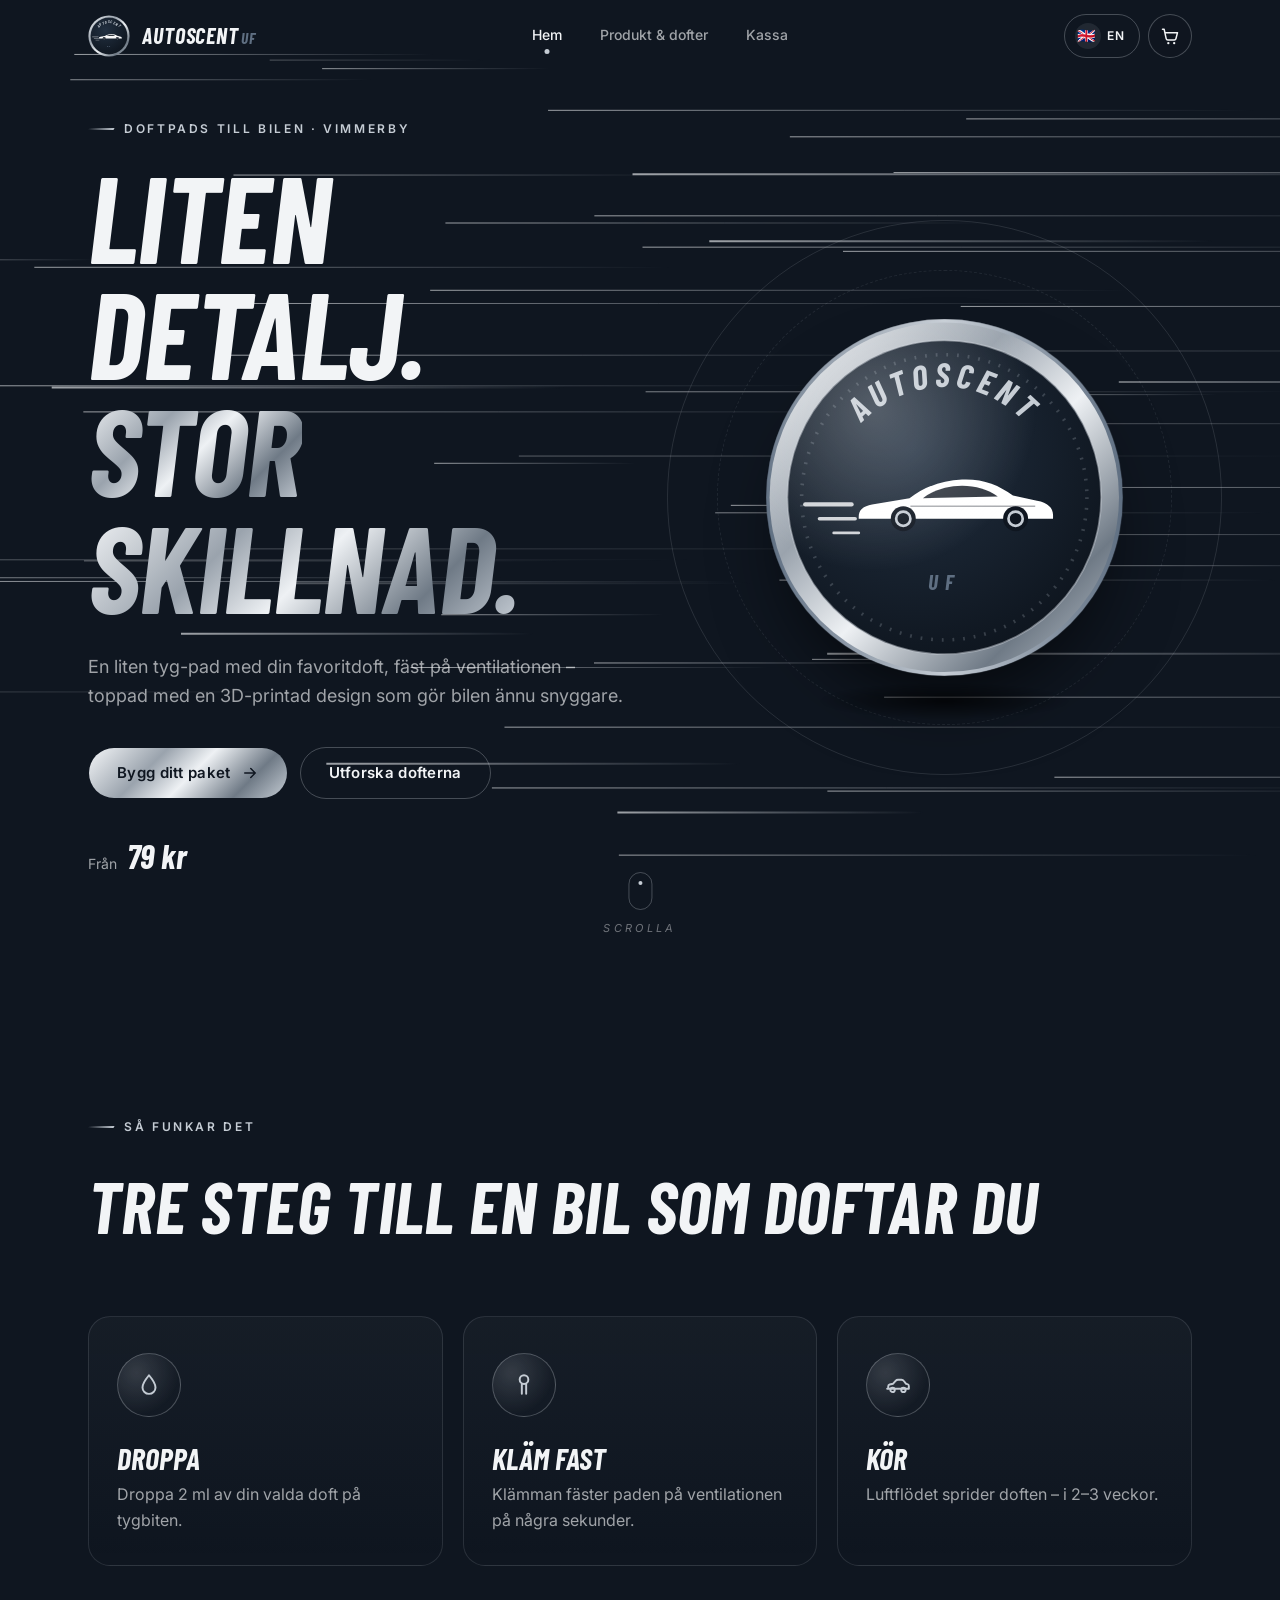
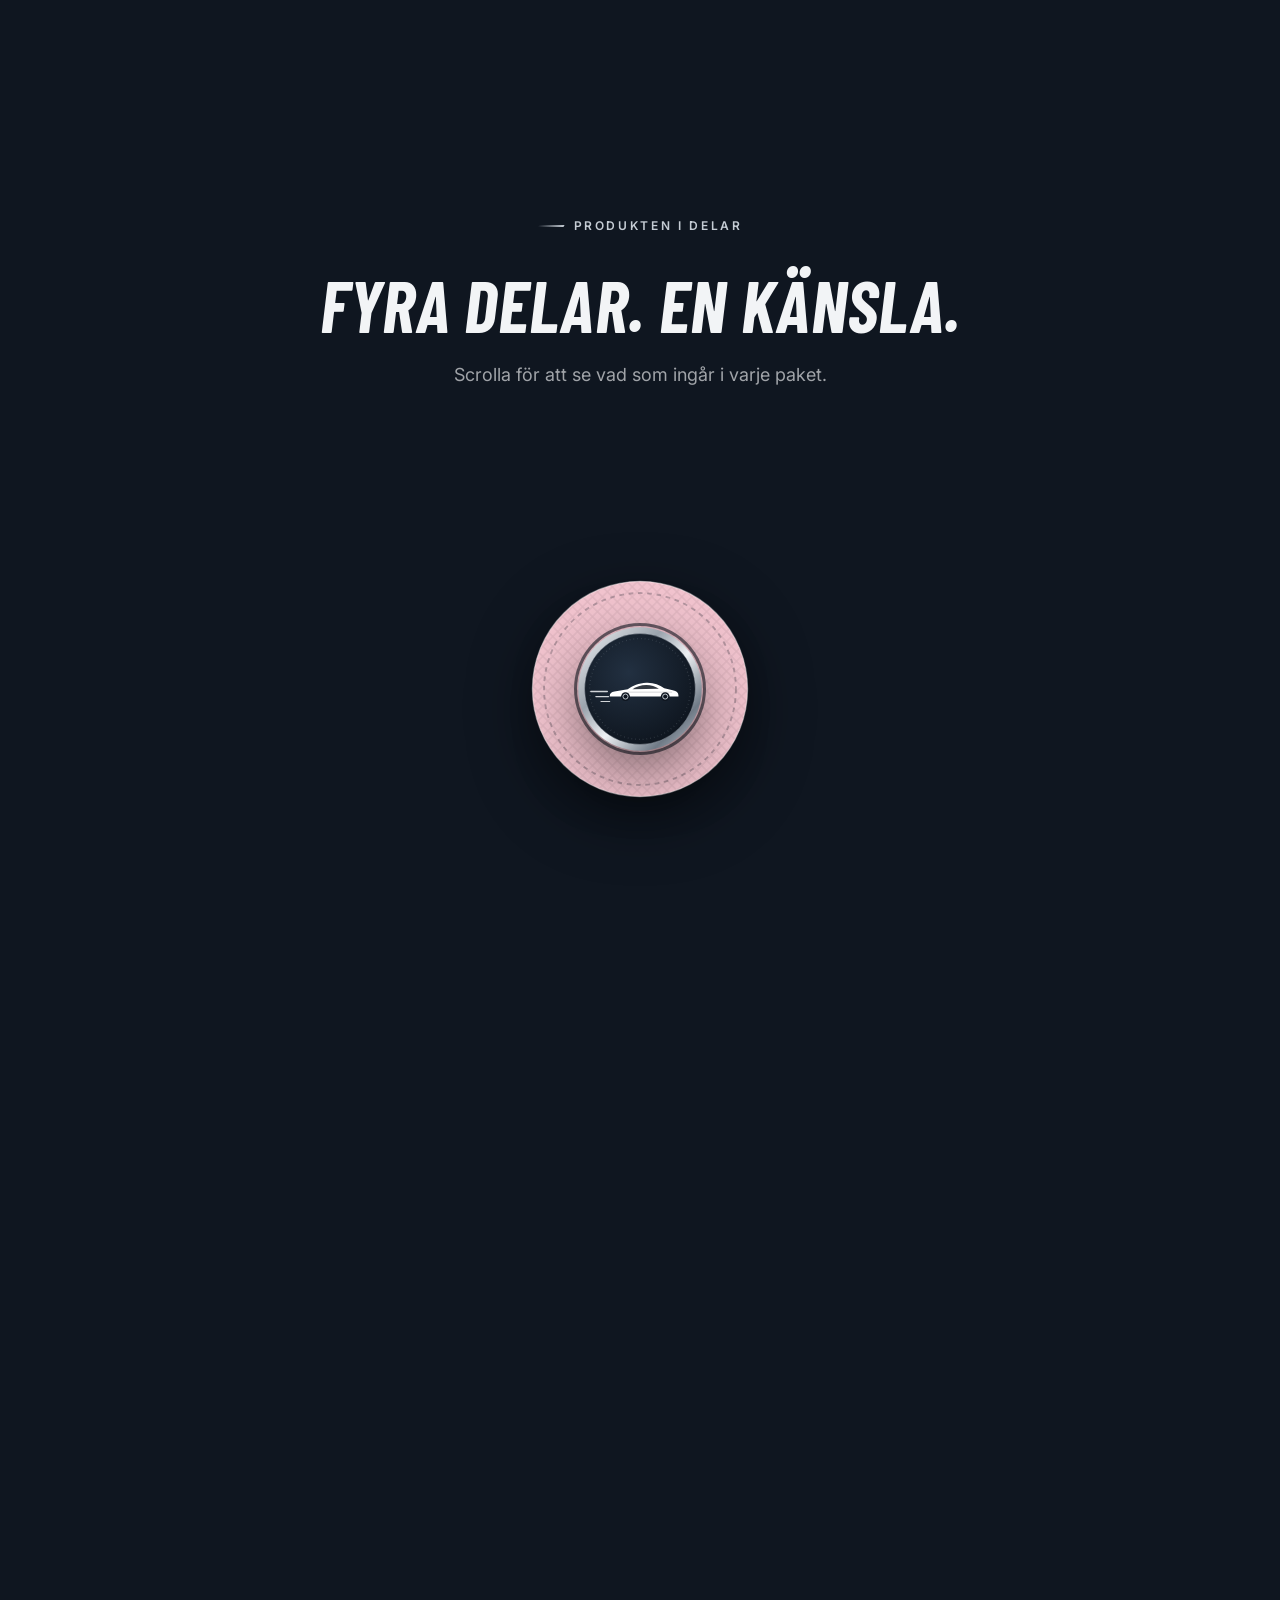
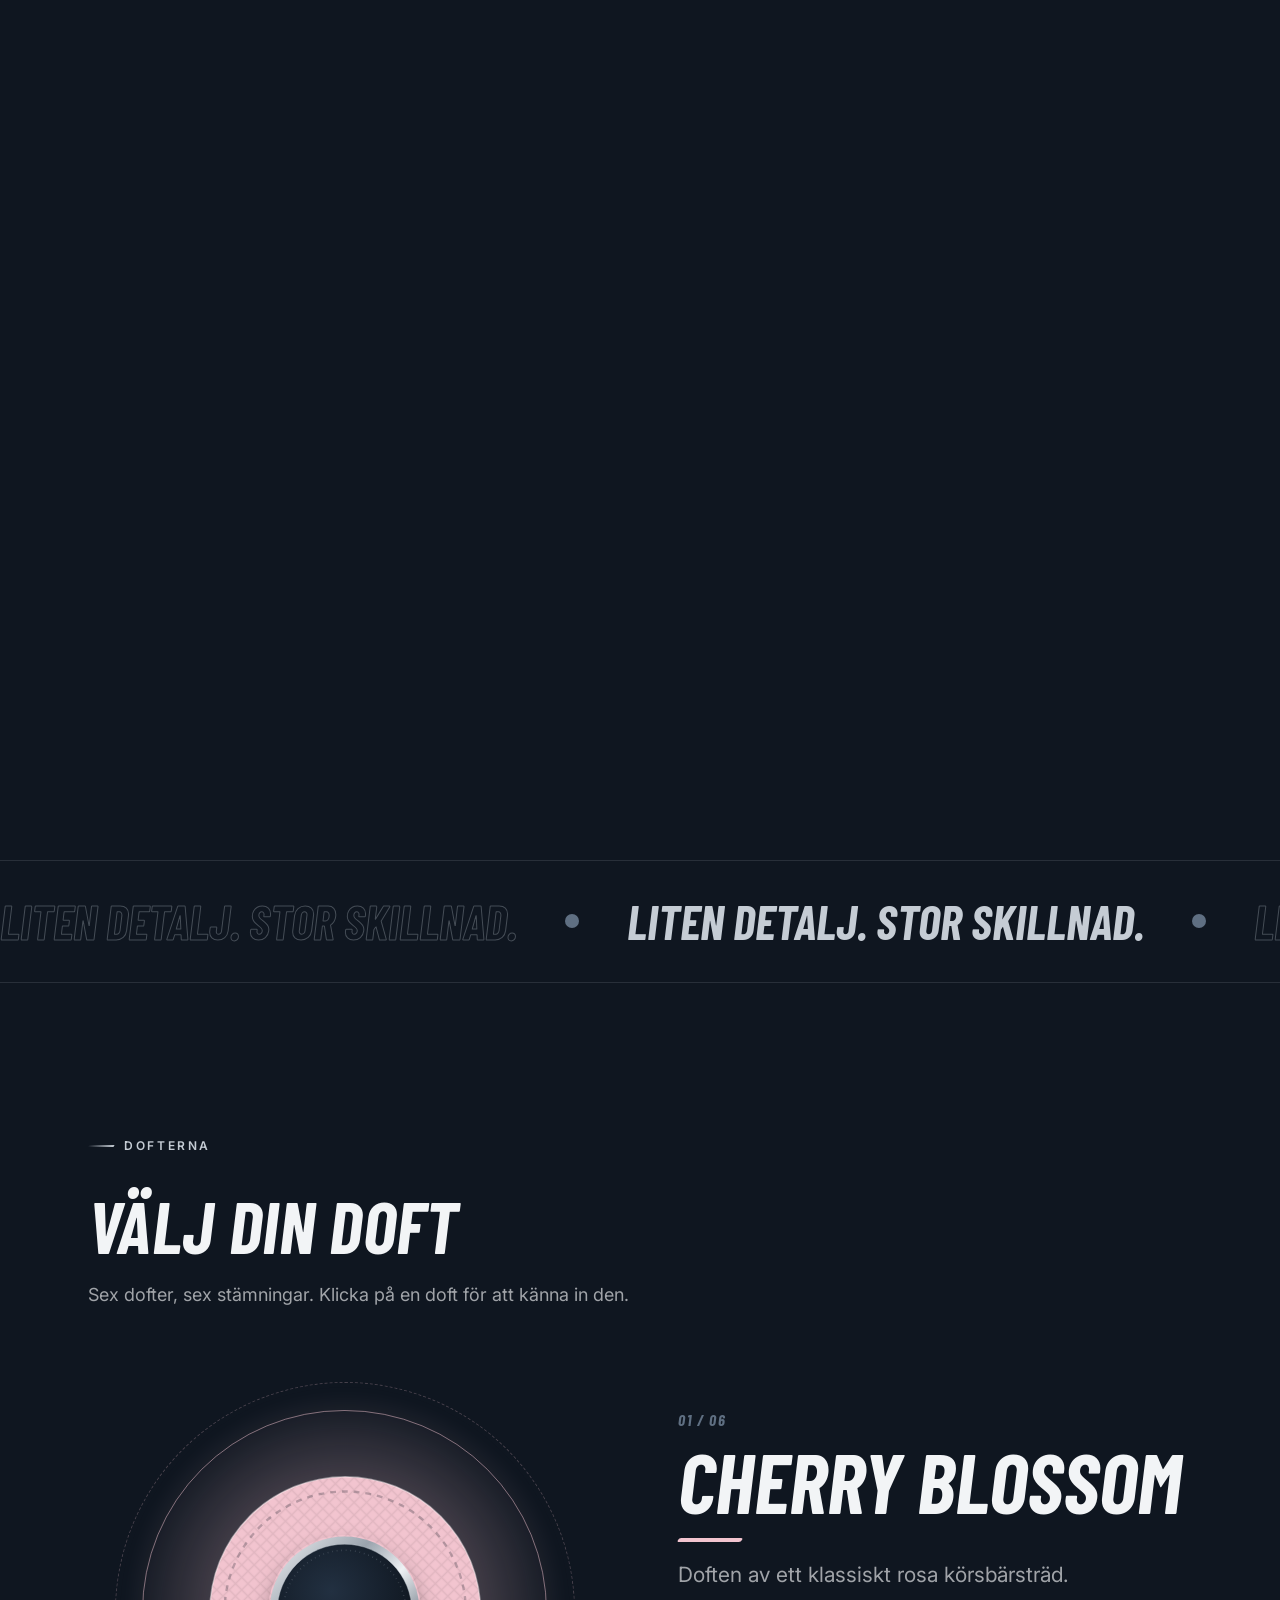
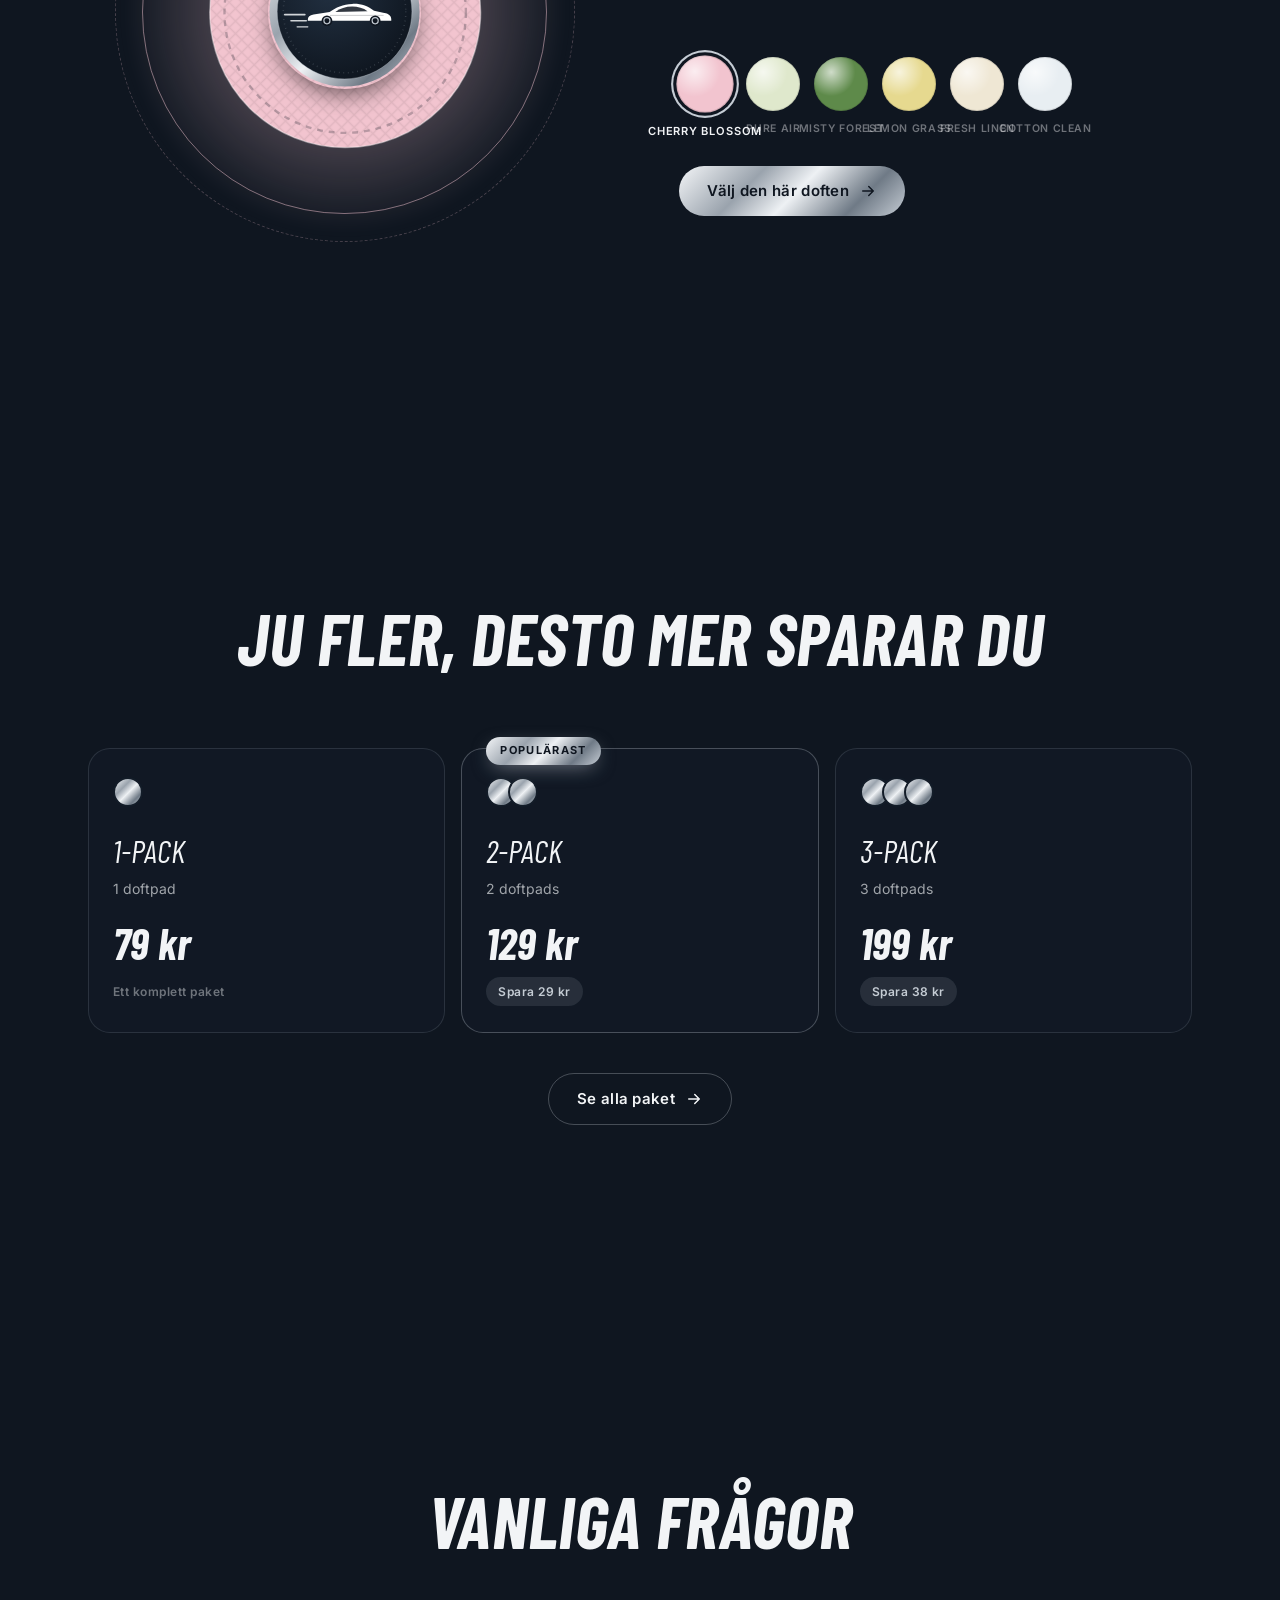
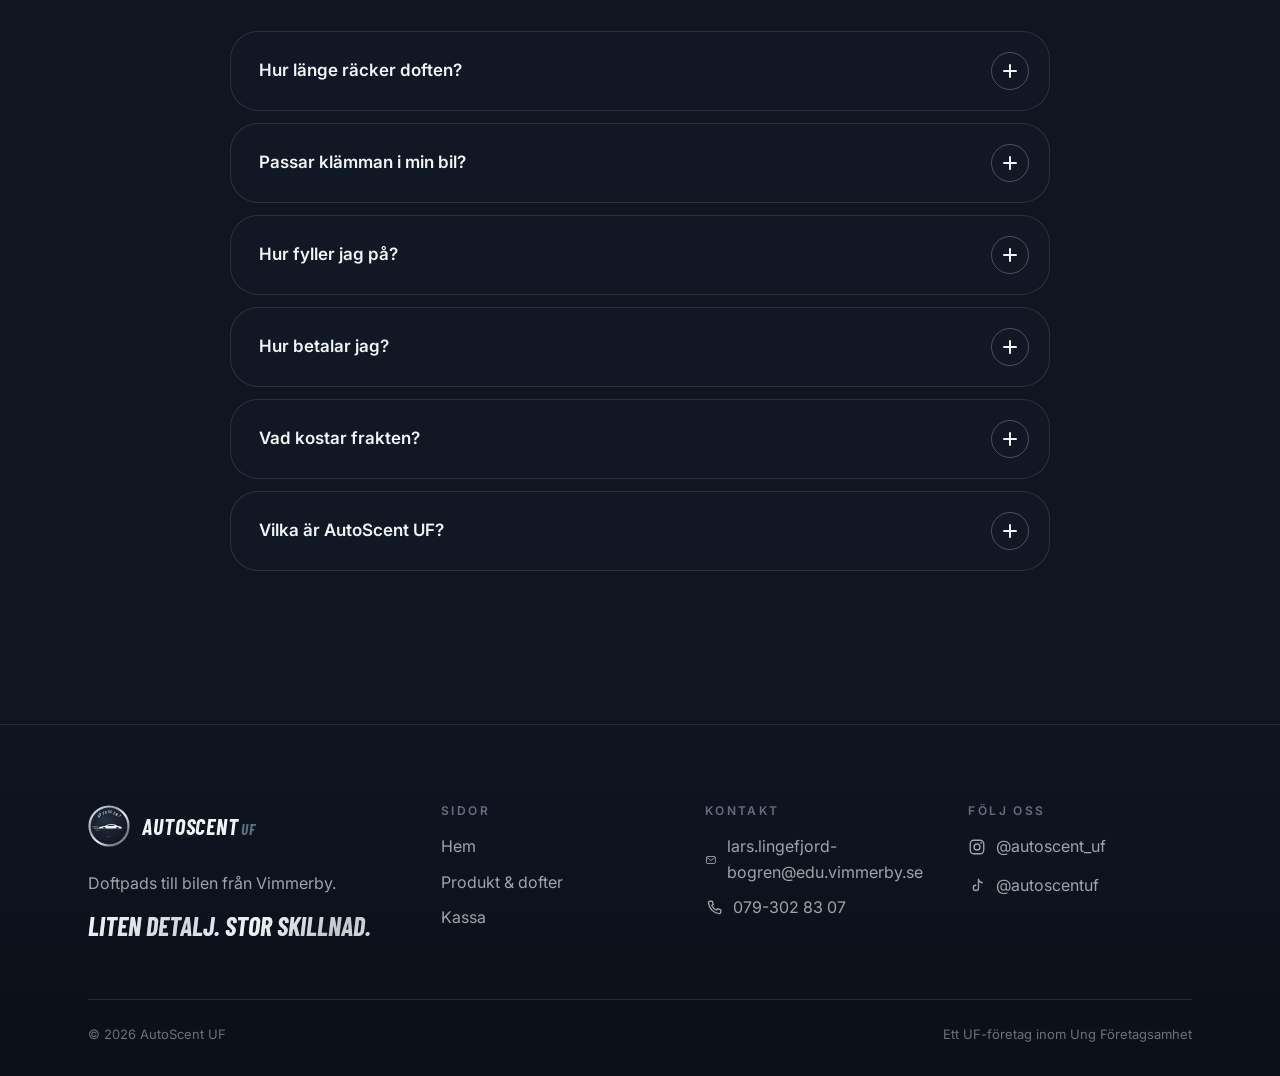
==== commit 47fd1809: "Ta bort stegnummer 01–03 och visa rätt ikoner i Så funkar det Co-Authored-By: Claude Opus 5.5 <norep" ====
--- a/index.html
+++ b/index.html
@@ -145,11 +145,11 @@
             <div class="part__label"><strong data-i18n="parts.deco">3D-dekoration</strong><span data-i18n="parts.deco.text">3D-printad design som gör bilen snyggare.</span></div>
           </div>
           <div class="part part--drop">
-            <div class="part__visual" data-svg="drop"></div>
+            <div class="part__visual" data-svg="part-drop"></div>
             <div class="part__label"><strong data-i18n="parts.scent">2 ml doft</strong><span data-i18n="parts.scent.text">Valfri doft som räcker 2–3 veckor.</span></div>
           </div>
           <div class="part part--clip">
-            <div class="part__visual" data-svg="clip"></div>
+            <div class="part__visual" data-svg="part-clip"></div>
             <div class="part__label"><strong data-i18n="parts.clip">Klämma</strong><span data-i18n="parts.clip.text">Fäster stadigt på ventilationen.</span></div>
           </div>
         </div>
--- a/css/style.css
+++ b/css/style.css
@@ -539,12 +539,6 @@
   background: radial-gradient(circle at 30% 30%, rgba(197,204,212,0.18), transparent 70%);
 }
 .step__icon svg { width: 26px; height: 26px; color: var(--silver); }
-.step::after {
-  counter-increment: step; content: "0" counter(step);
-  position: absolute; top: 28px; right: 28px;
-  font-family: var(--font-display); font-style: italic; font-weight: 700; font-size: 42px;
-  color: transparent; -webkit-text-stroke: 1px var(--line-strong);
-}
 .step h3 { font-family: var(--font-display); font-style: italic; text-transform: uppercase; font-size: 30px; margin-bottom: 8px; }
 .step p { color: var(--muted); }
 @media (max-width: 760px) { .steps { grid-template-columns: 1fr; } }
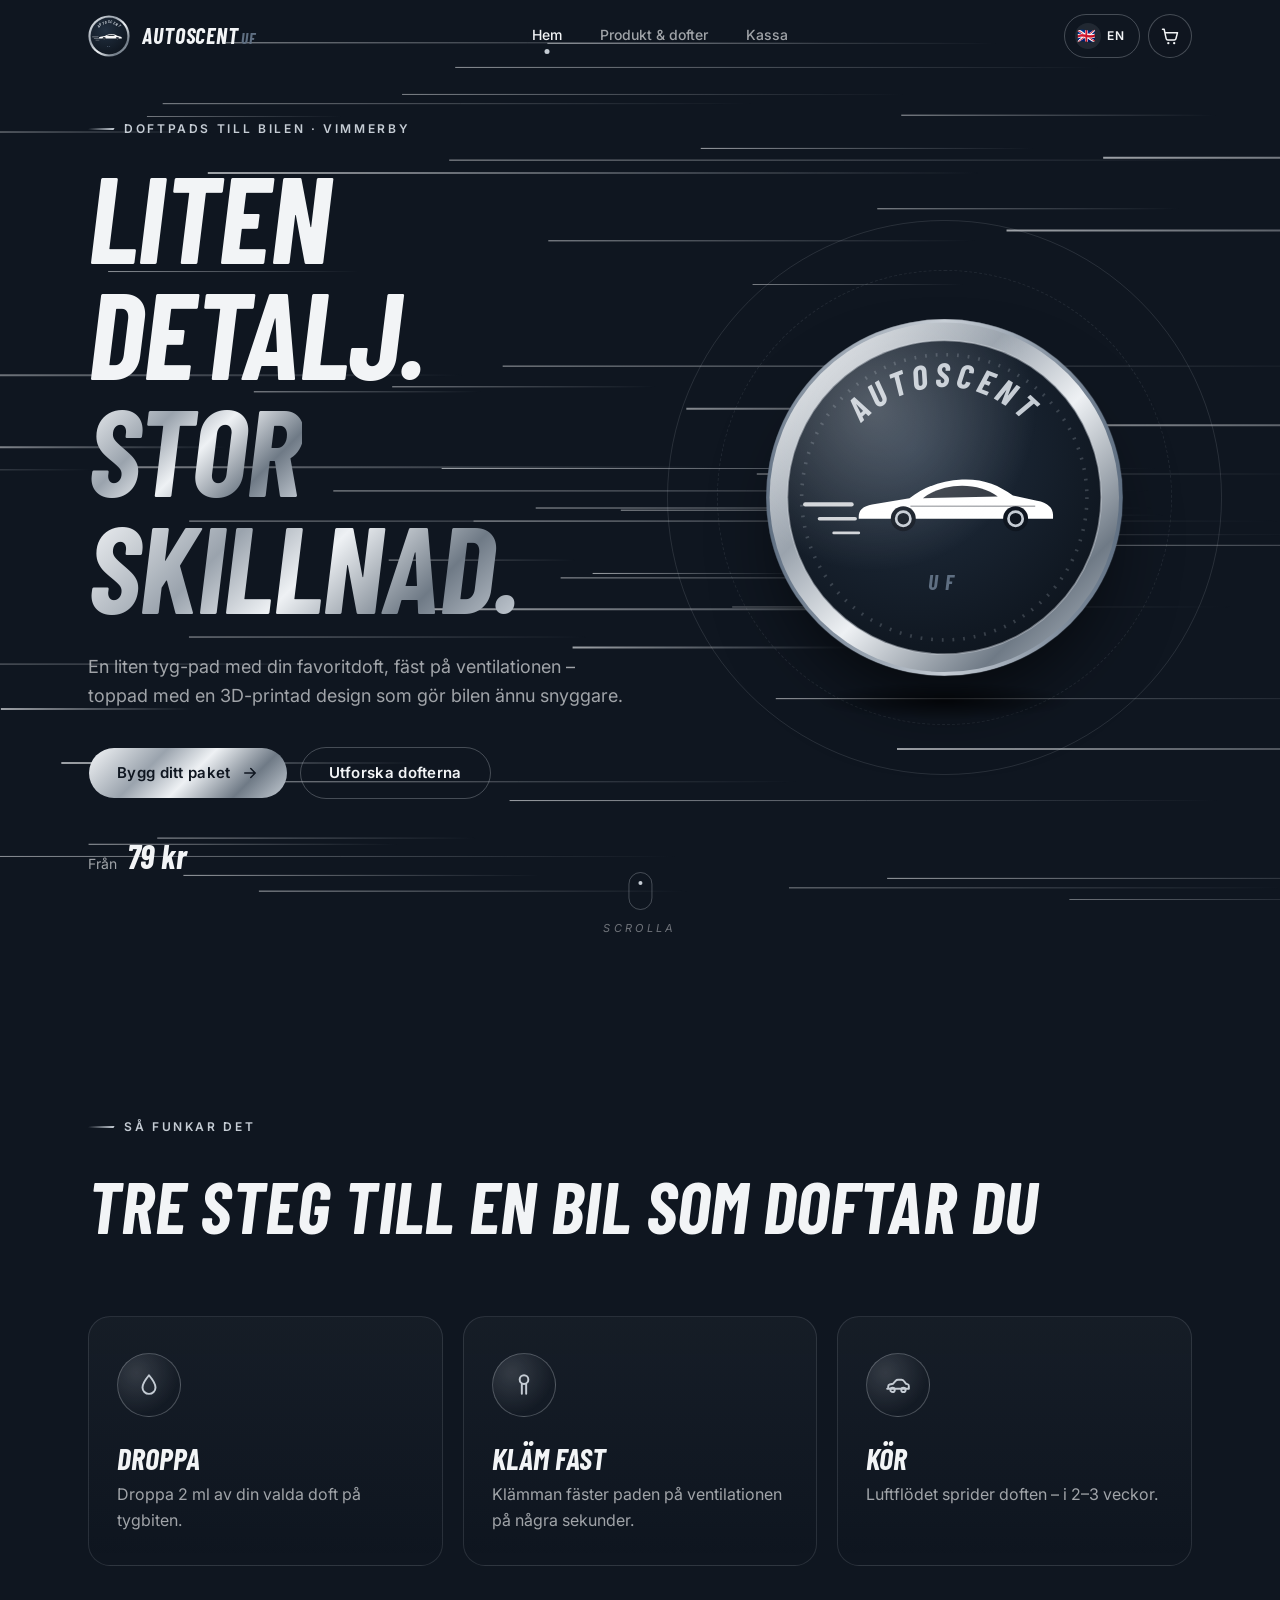
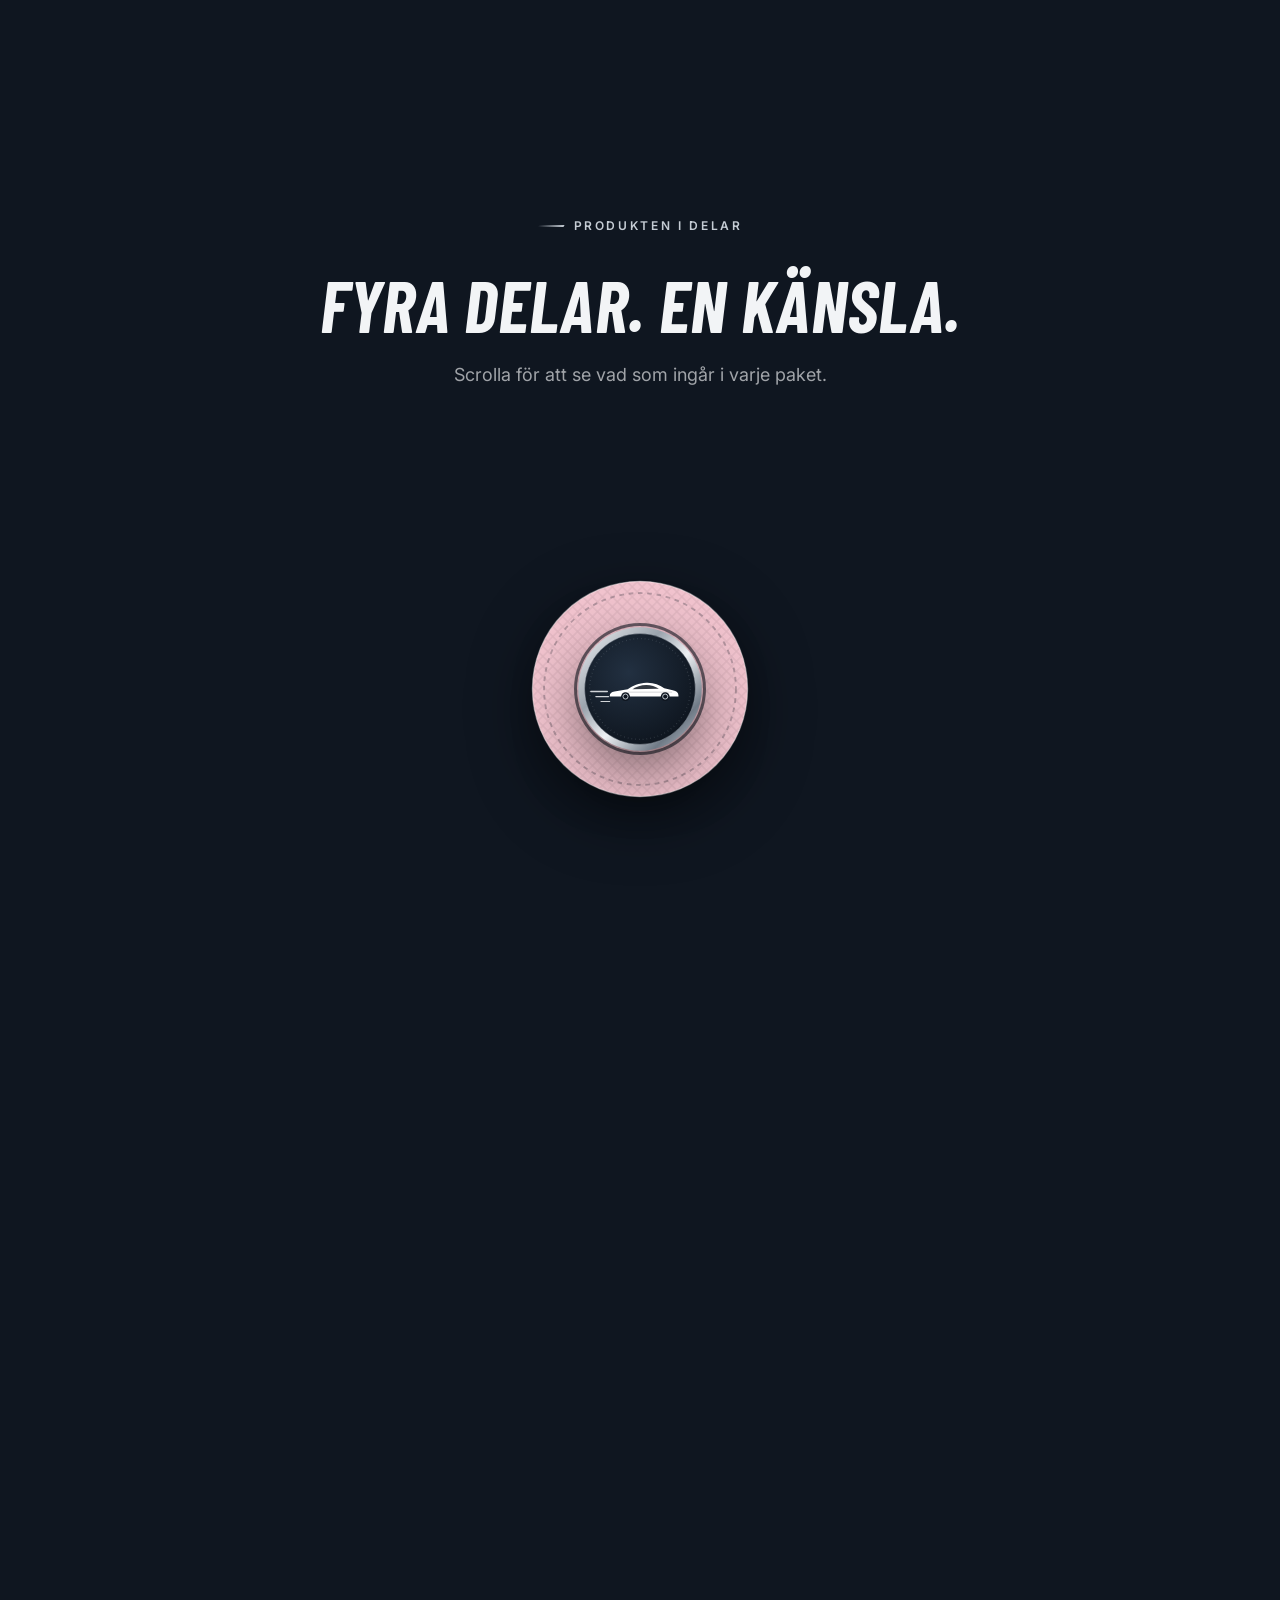
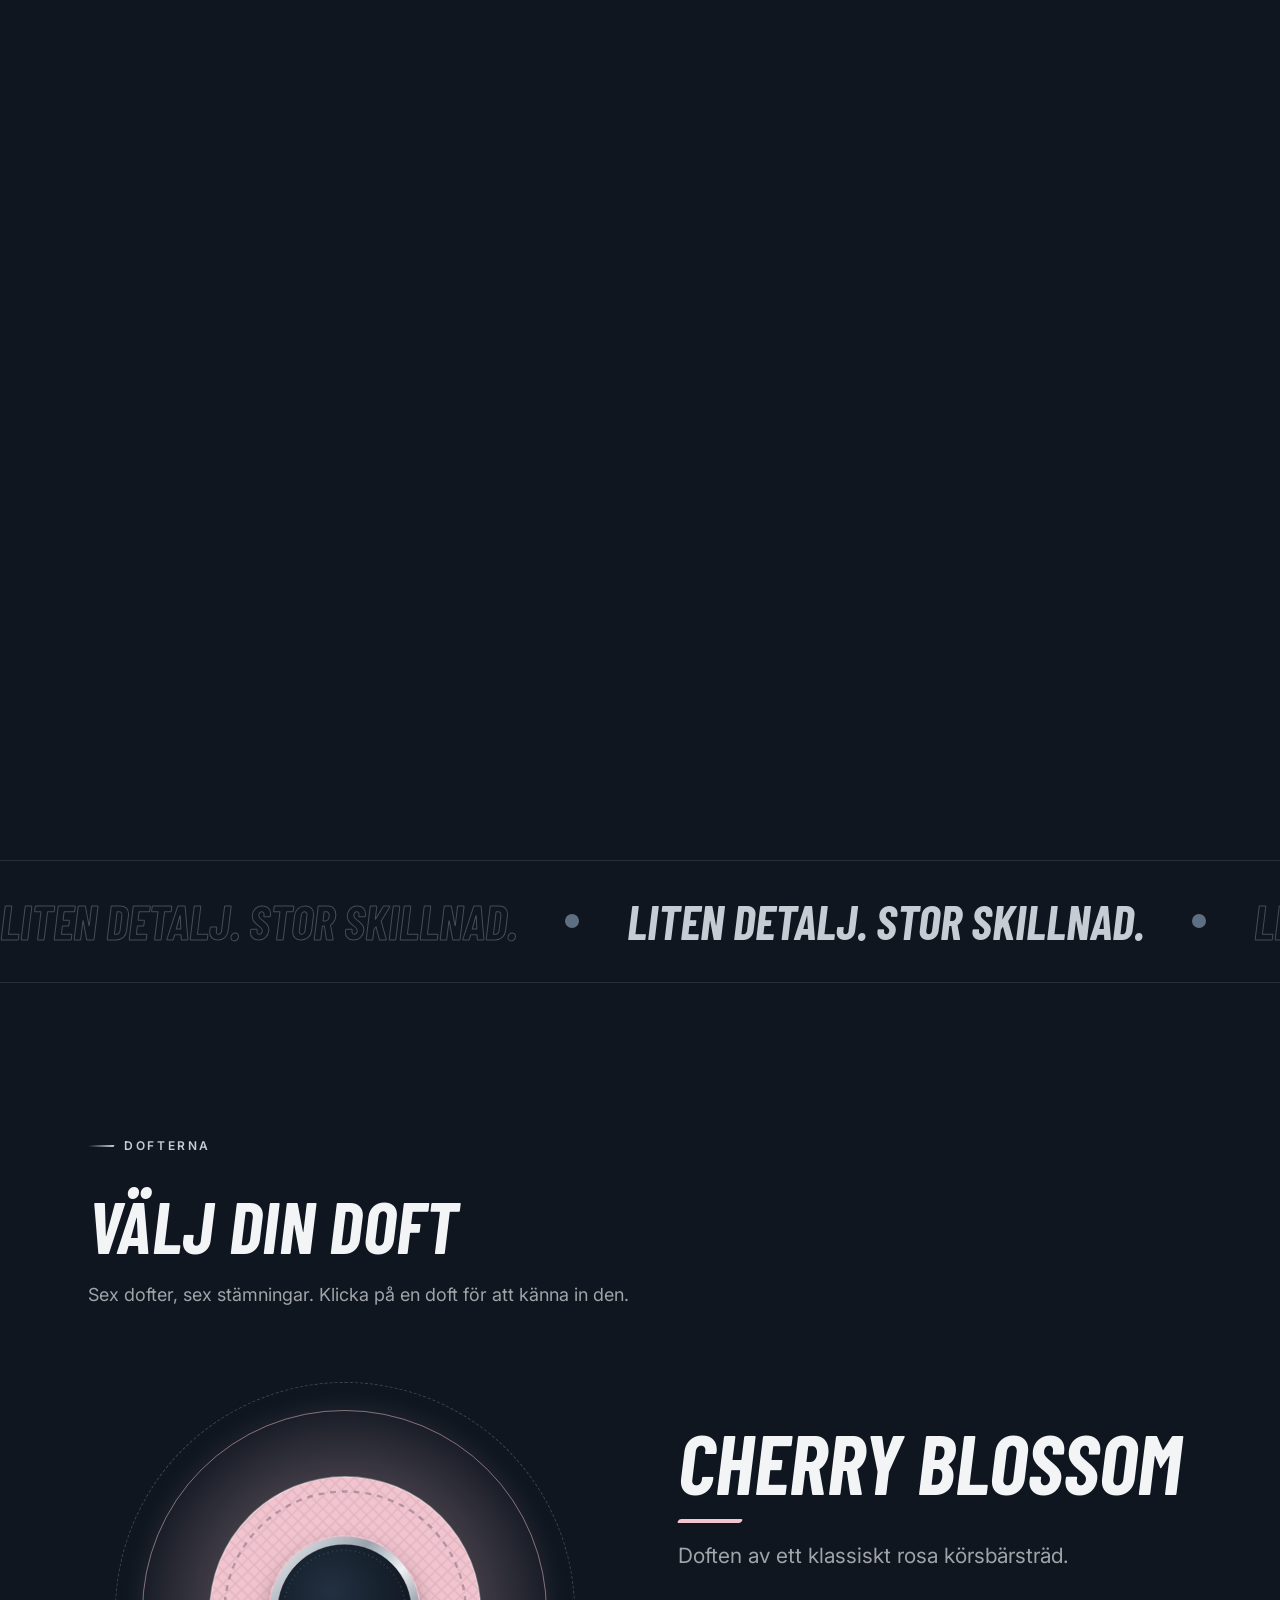
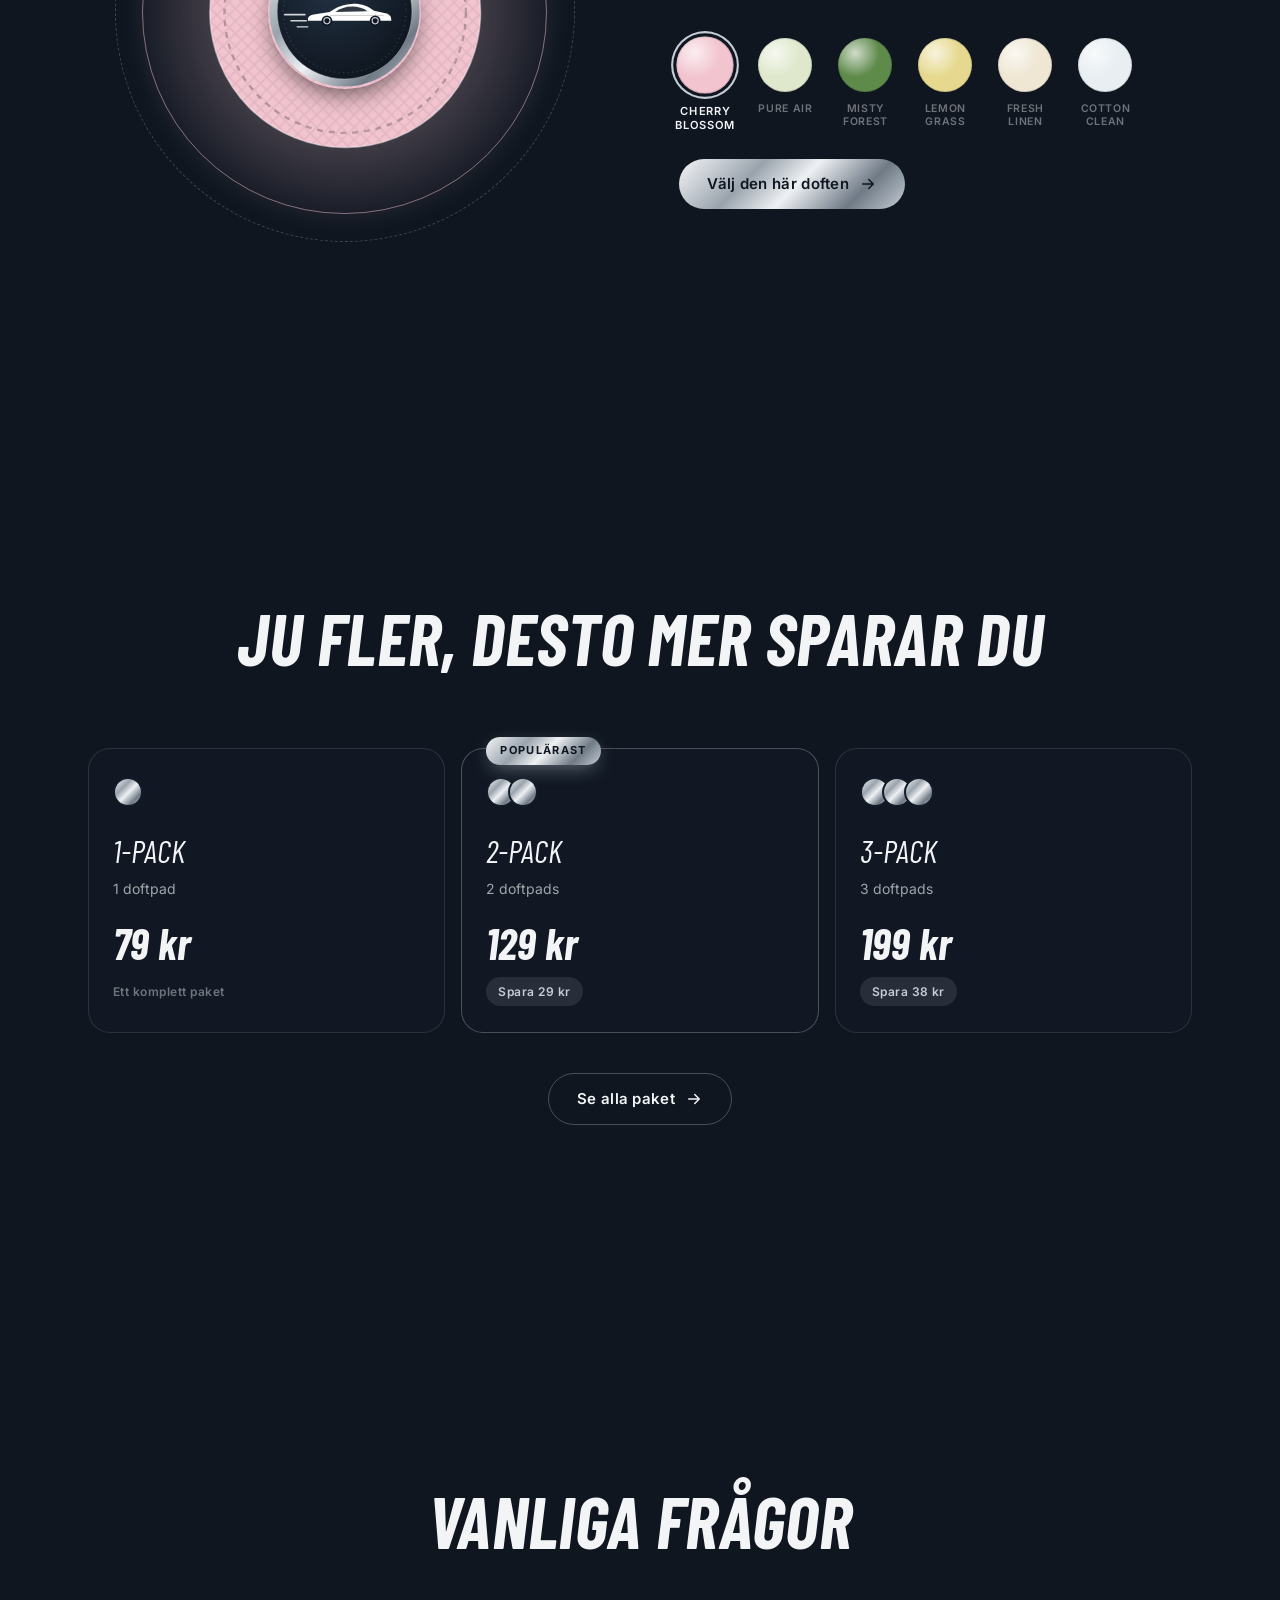
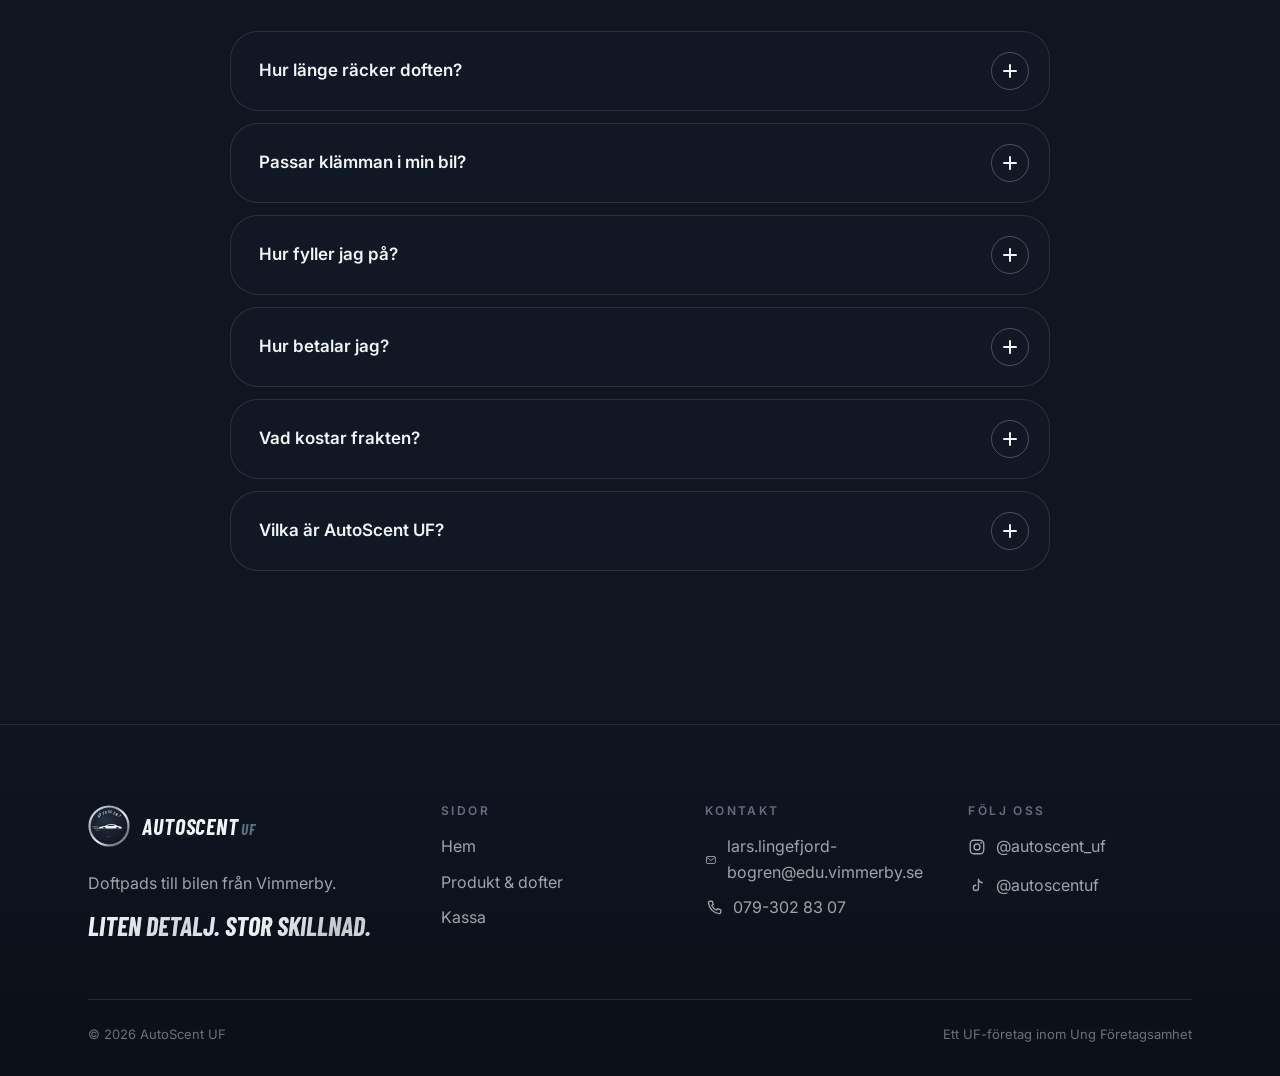
==== commit ae2a6051: "Doftväljare: ta bort 01 / 06-räknaren Co-Authored-By: Claude Opus 5.5 <noreply@anthropic.com> Claude" ====
--- a/index.html
+++ b/index.html
@@ -177,7 +177,6 @@
             <div class="scent-picker__pad" data-svg="pad"></div>
           </div>
           <div class="scent-picker__info" data-reveal style="--d:80ms">
-            <span class="scent-picker__index">01 / 06</span>
             <h3 class="scent-picker__name" aria-live="polite">Cherry Blossom</h3>
             <p class="scent-picker__desc" aria-live="polite">Doften av ett klassiskt rosa körsbärsträd.</p>
             <div class="scent-picker__swatches"></div>
--- a/css/style.css
+++ b/css/style.css
@@ -694,18 +694,19 @@
   box-shadow: inset 0 0 0 1px rgba(0,0,0,0.12), 0 0 0 3px var(--bg), 0 0 0 5px var(--silver);
 }
 .swatch:focus-visible { outline-offset: 7px; }
-.swatches--lg { gap: 18px 14px; }
-.swatches--lg .swatch { width: 54px; height: 54px; margin-bottom: 22px; }
+.swatches--lg { gap: 18px 26px; }
+.swatches--lg .swatch { width: 54px; height: 54px; margin-bottom: 34px; }
 .swatch__label {
   position: absolute; left: 50%; top: calc(100% + 10px); transform: translateX(-50%);
+  width: 74px; text-align: center; line-height: 1.25;
   font-size: 10.5px; font-weight: 600; letter-spacing: 0.06em; text-transform: uppercase;
-  white-space: nowrap; color: var(--faint); transition: color var(--fast) var(--ease);
+  color: var(--faint); transition: color var(--fast) var(--ease);
 }
 .swatch[aria-checked="true"] .swatch__label { color: var(--text); }
 @media (max-width: 480px) {
-  .swatches--lg { gap: 18px 8px; }
+  .swatches--lg { gap: 18px 10px; }
   .swatches--lg .swatch { width: 46px; height: 46px; }
-  .swatch__label { font-size: 9px; letter-spacing: 0.02em; }
+  .swatch__label { width: 56px; font-size: 9px; letter-spacing: 0.02em; }
 }
 
 /* ---------- Paket (teaser + byggare) ---------- */
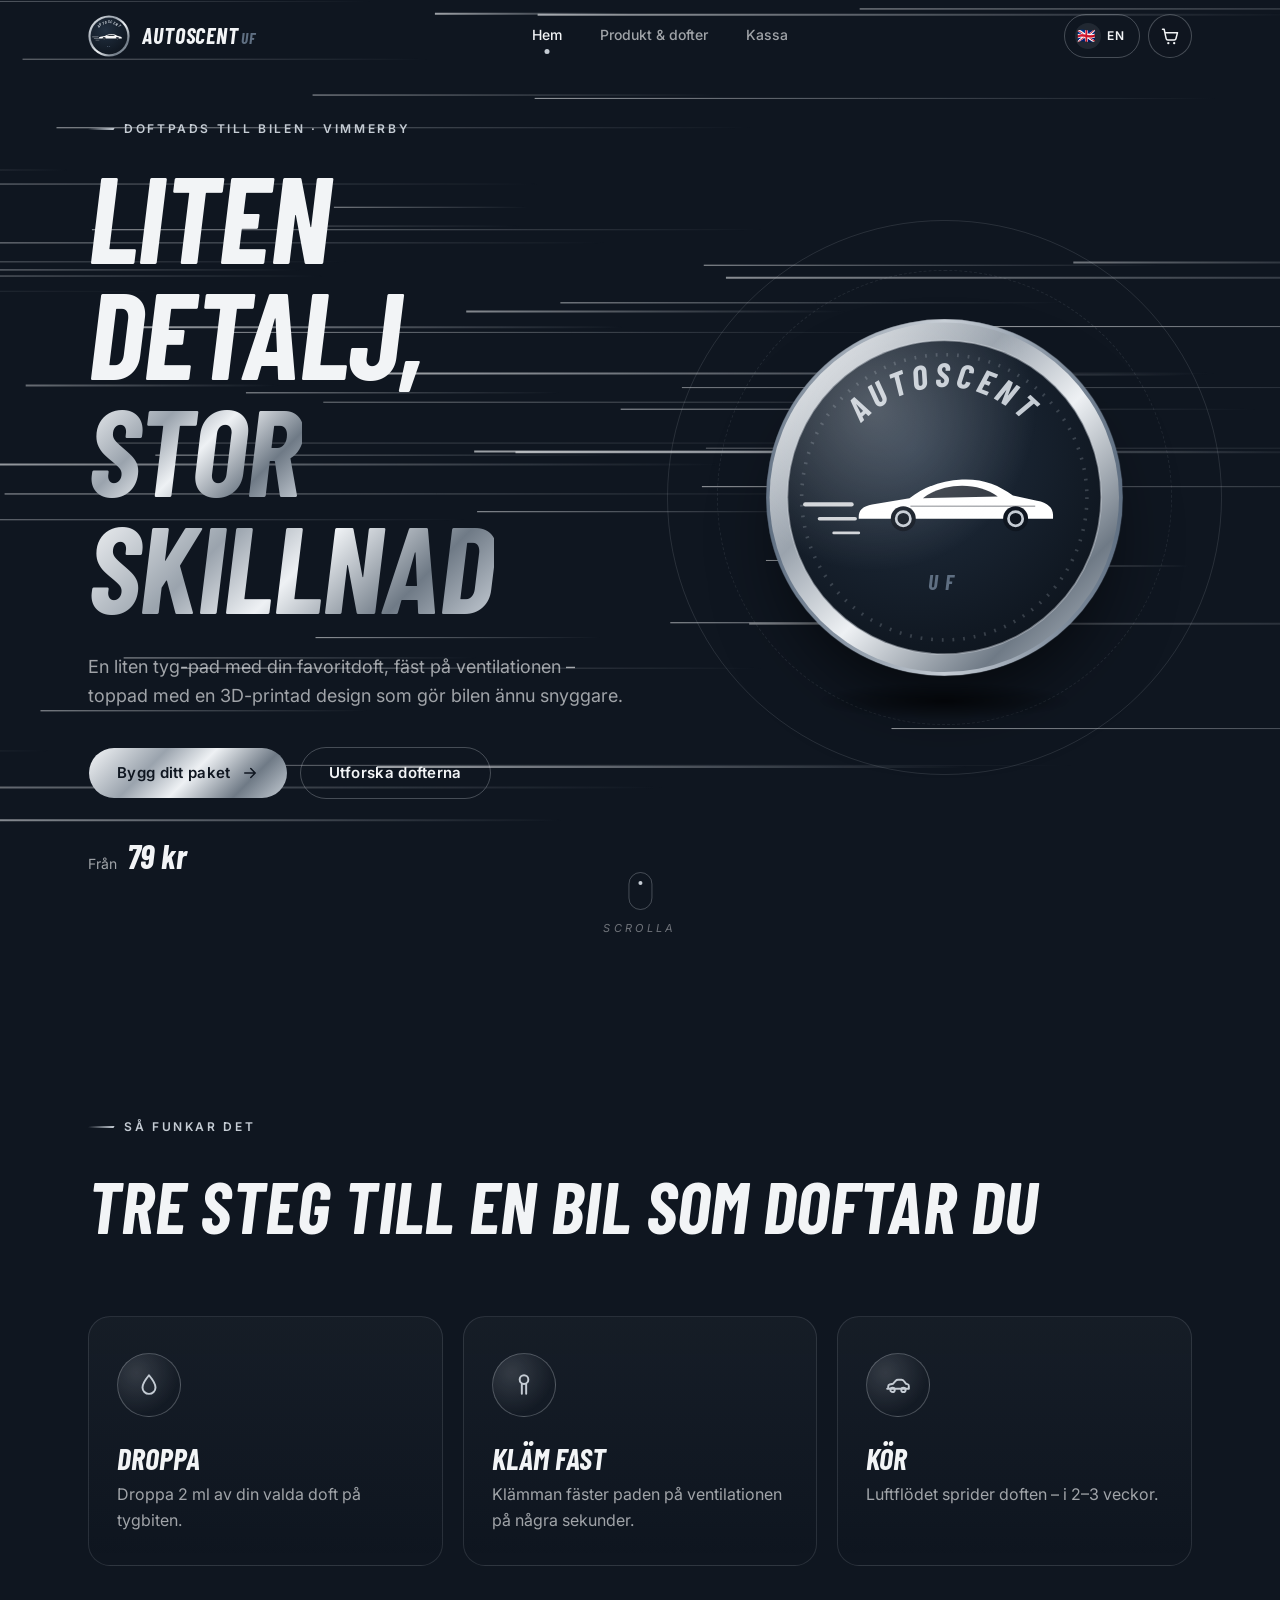
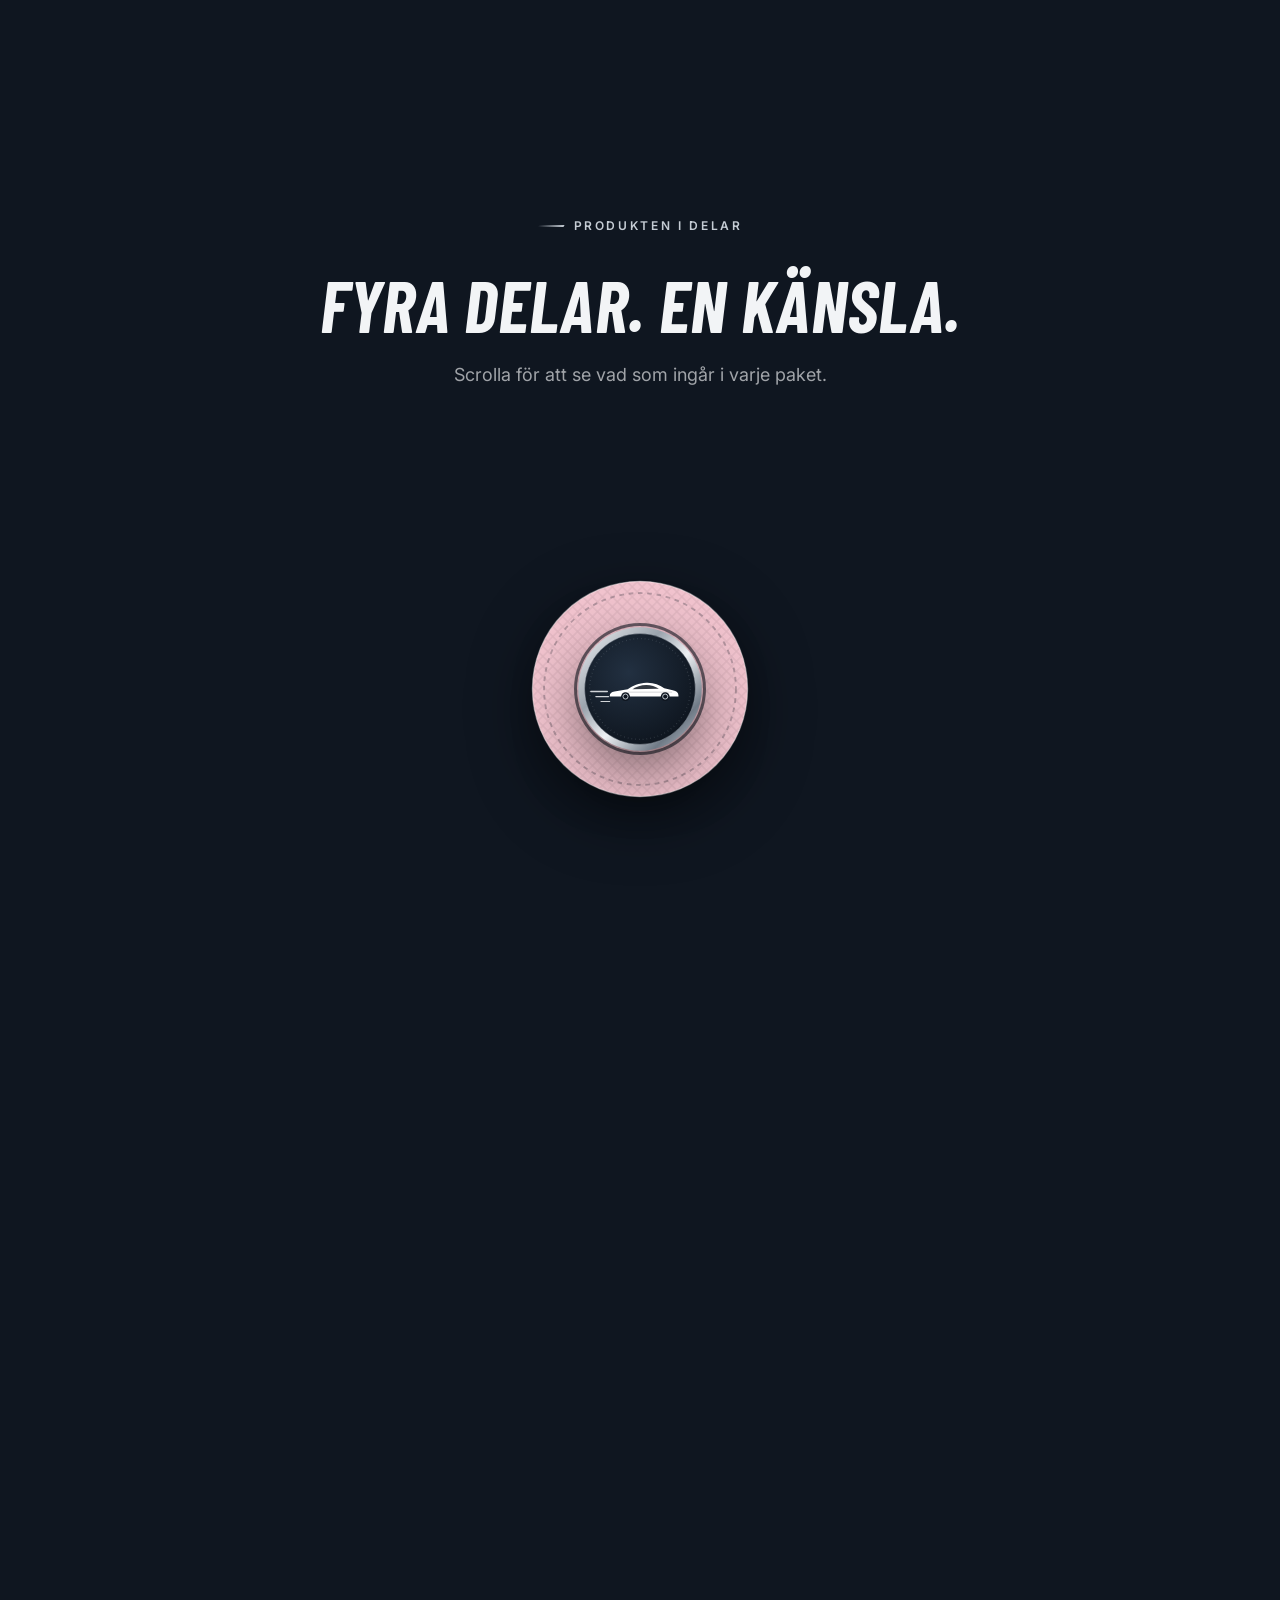
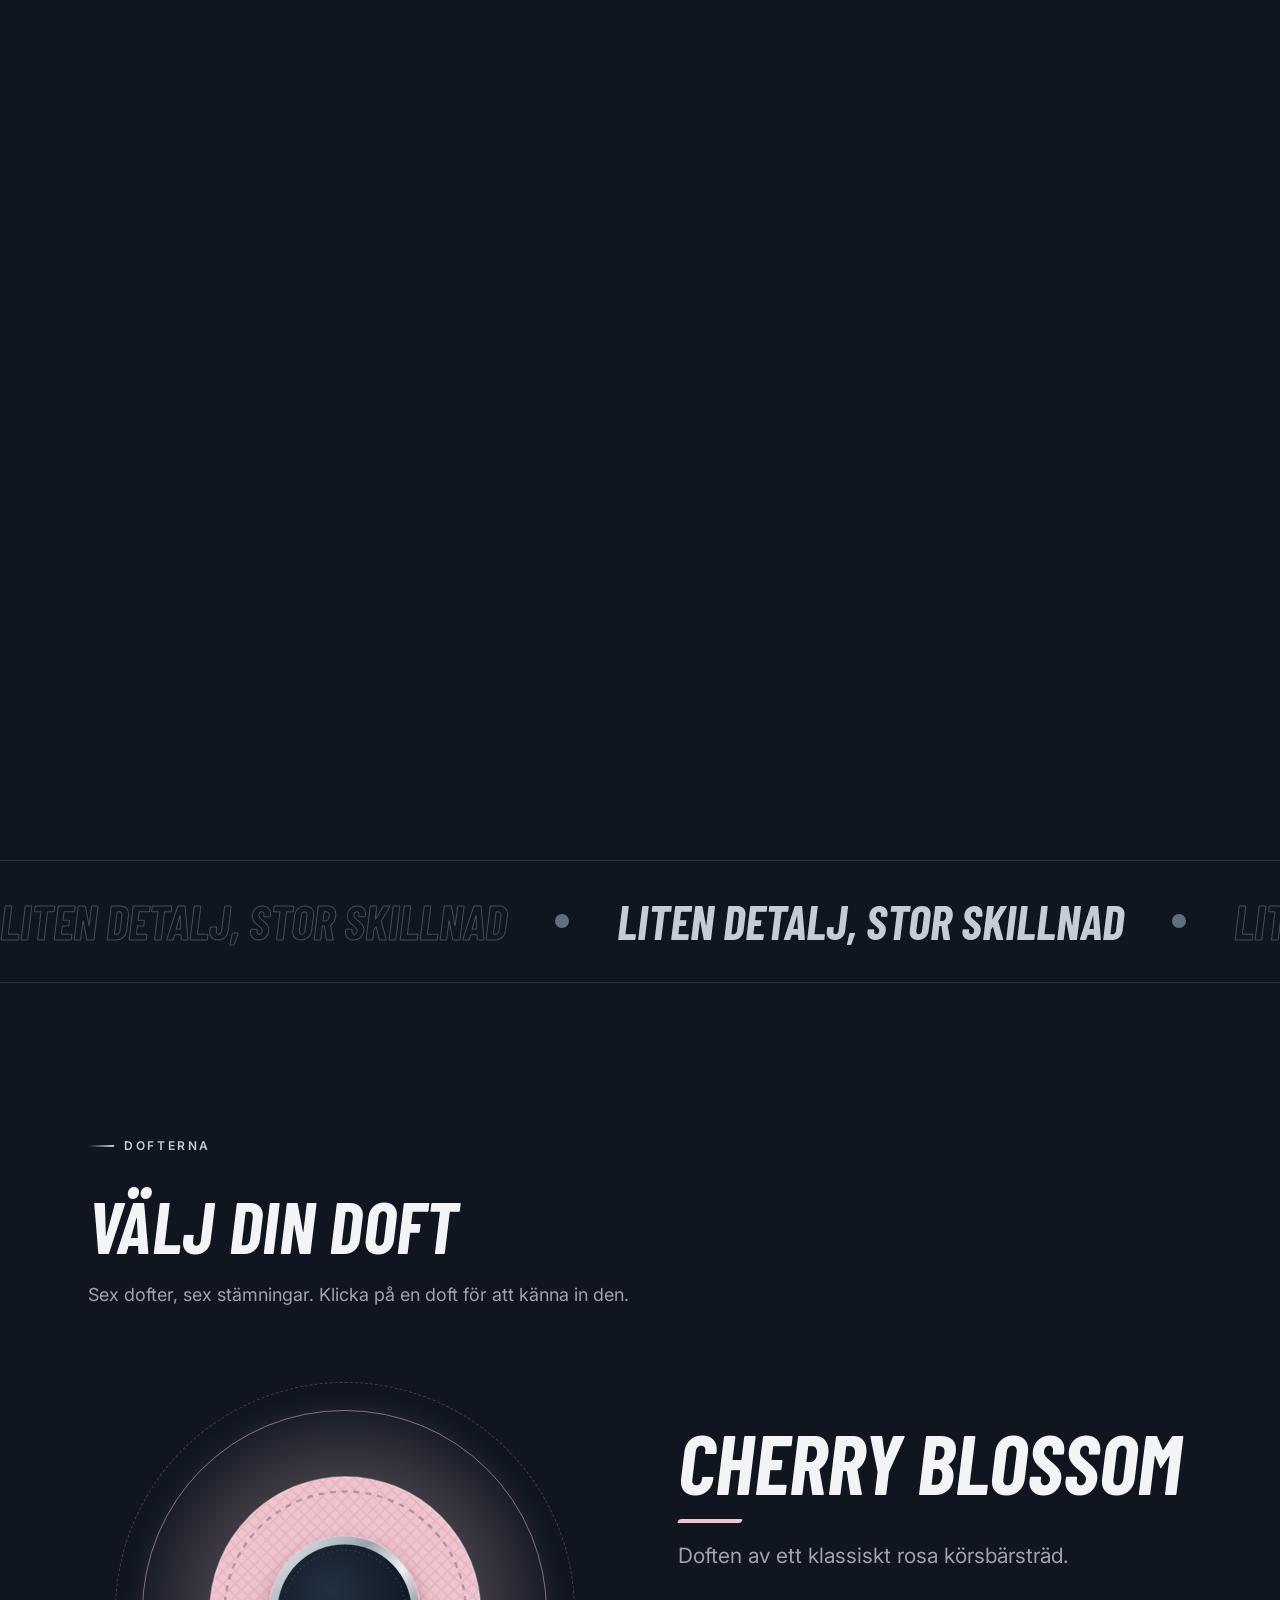
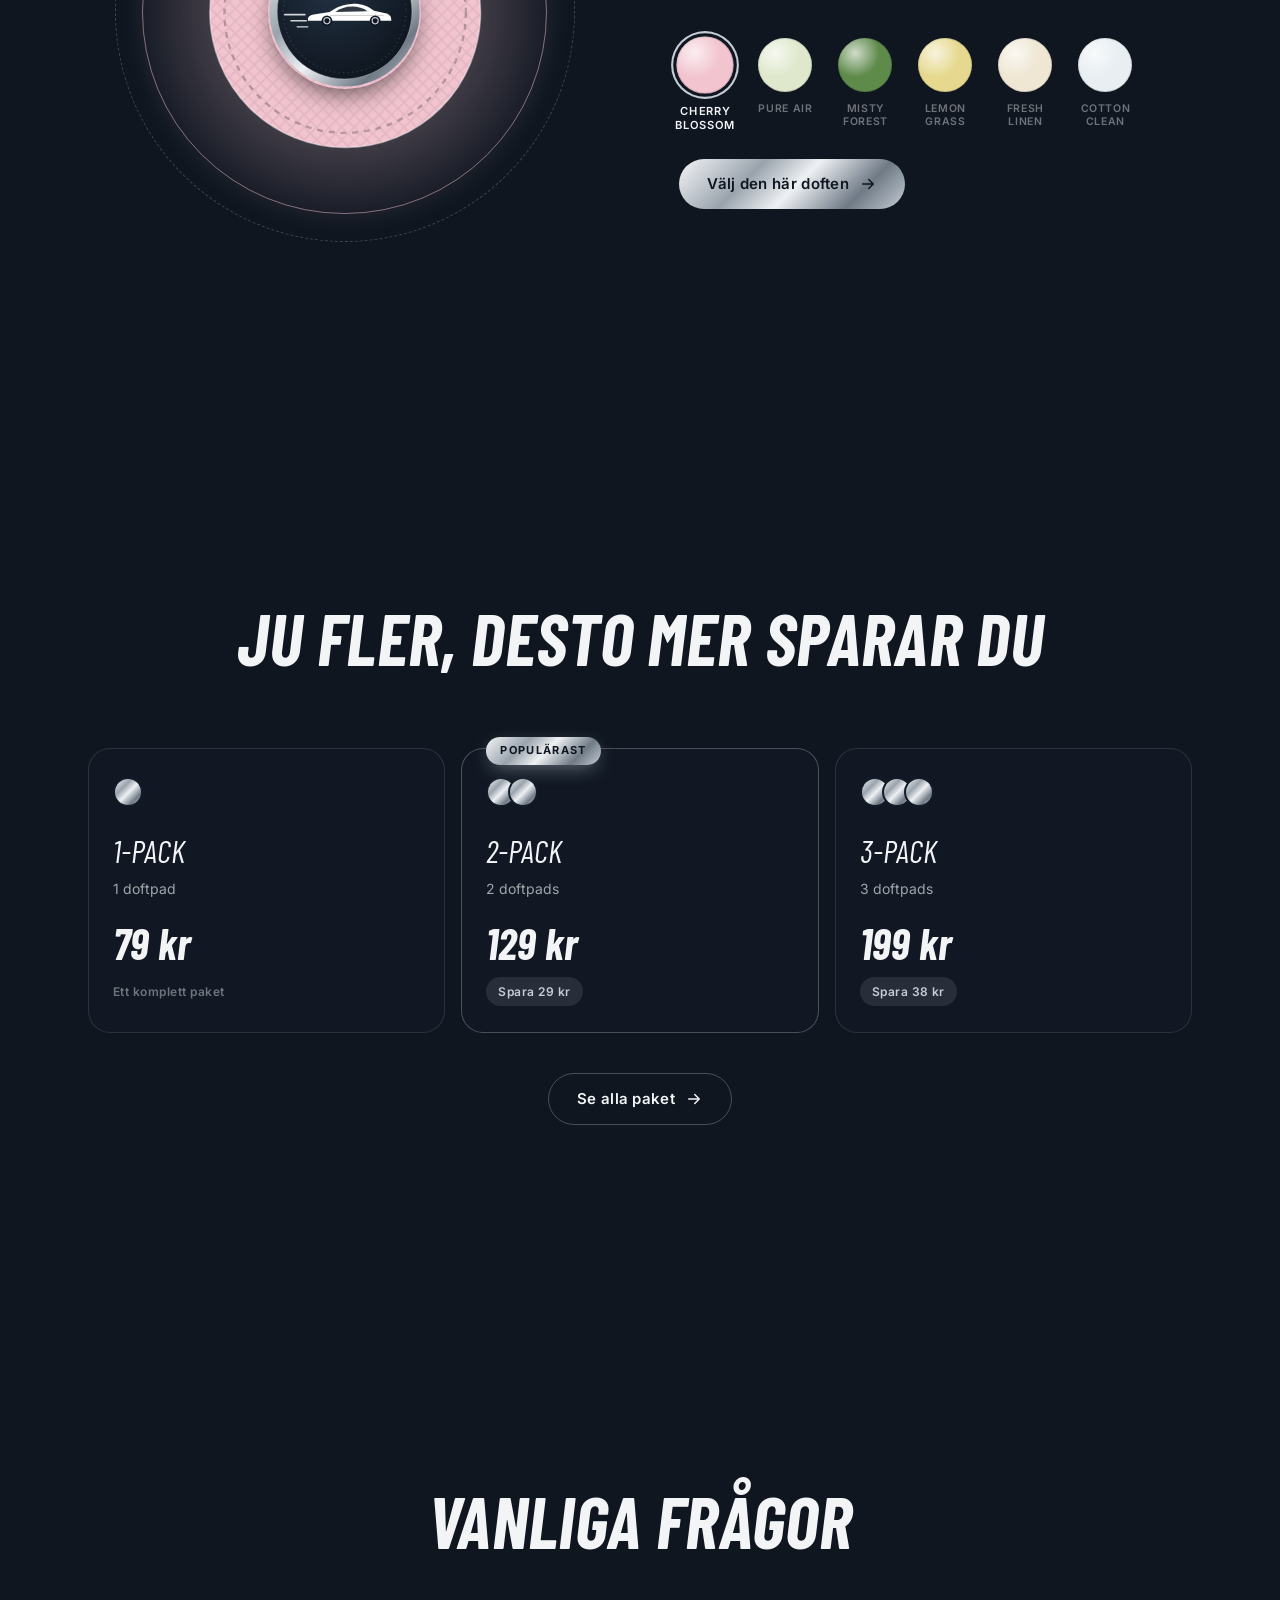
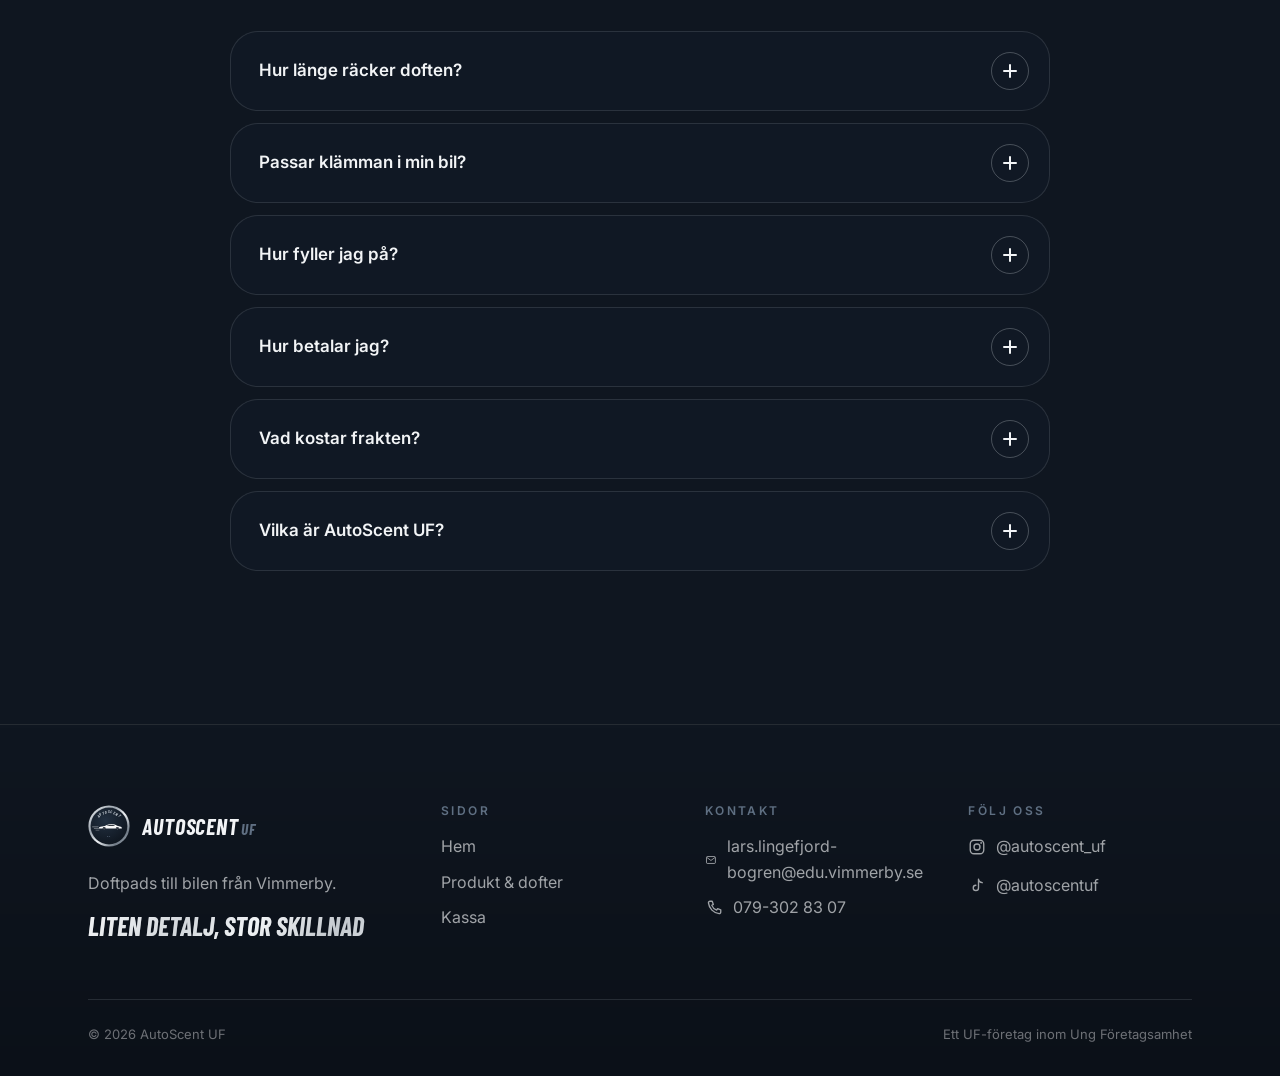
==== commit c9b46e76: "Slogan: Liten detalj, stor skillnad Co-Authored-By: Claude Opus 5.5 <noreply@anthropic.com> Claude-S" ====
--- a/index.html
+++ b/index.html
@@ -3,7 +3,7 @@
 <head>
   <meta charset="utf-8">
   <meta name="viewport" content="width=device-width, initial-scale=1, viewport-fit=cover">
-  <title>AutoScent UF – Liten detalj. Stor skillnad.</title>
+  <title>AutoScent UF – Liten detalj, stor skillnad</title>
   <meta name="description" content="AutoScent UF – doftpads till bilen från Vimmerby. Droppa din favoritdoft, kläm fast på ventilationen och kör.">
   <meta name="theme-color" content="#0f1620">
   <link rel="icon" href="images/favicon.svg" type="image/svg+xml">
@@ -61,7 +61,7 @@
       <div class="container hero__grid">
         <div class="hero__copy">
           <span class="eyebrow" data-i18n="hero.eyebrow" data-reveal>Doftpads till bilen · Vimmerby</span>
-          <h1 class="hero__title" data-split="slogan">Liten detalj. Stor skillnad.</h1>
+          <h1 class="hero__title" data-split="slogan">Liten detalj, stor skillnad</h1>
           <p class="lead hero__lead" data-i18n="hero.lead" data-reveal style="--d:250ms">En liten tyg-pad med din favoritdoft, fäst på ventilationen – toppad med en 3D-printad design som gör bilen ännu snyggare.</p>
           <div class="hero__actions" data-reveal style="--d:350ms">
             <a class="btn btn--primary" href="produkt.html#bygg"><span data-i18n="hero.cta">Bygg ditt paket</span><span data-svg="arrow"></span></a>
@@ -157,7 +157,7 @@
     </section>
 
   <div class="marquee" aria-hidden="true">
-    <div class="marquee__track"><span data-i18n="slogan">Liten detalj. Stor skillnad.</span><span data-i18n="slogan">Liten detalj. Stor skillnad.</span><span data-i18n="slogan">Liten detalj. Stor skillnad.</span><span data-i18n="slogan">Liten detalj. Stor skillnad.</span><span data-i18n="slogan">Liten detalj. Stor skillnad.</span><span data-i18n="slogan">Liten detalj. Stor skillnad.</span><span data-i18n="slogan">Liten detalj. Stor skillnad.</span><span data-i18n="slogan">Liten detalj. Stor skillnad.</span></div>
+    <div class="marquee__track"><span data-i18n="slogan">Liten detalj, stor skillnad</span><span data-i18n="slogan">Liten detalj, stor skillnad</span><span data-i18n="slogan">Liten detalj, stor skillnad</span><span data-i18n="slogan">Liten detalj, stor skillnad</span><span data-i18n="slogan">Liten detalj, stor skillnad</span><span data-i18n="slogan">Liten detalj, stor skillnad</span><span data-i18n="slogan">Liten detalj, stor skillnad</span><span data-i18n="slogan">Liten detalj, stor skillnad</span></div>
   </div>
 
     <!-- DOFTVÄLJARE -->
@@ -273,7 +273,7 @@
             <span class="brand__name">AutoScent<small>UF</small></span>
           </a>
           <p data-i18n="footer.tagline">Doftpads till bilen från Vimmerby.</p>
-          <p class="footer__slogan metal-text" data-i18n="slogan">Liten detalj. Stor skillnad.</p>
+          <p class="footer__slogan metal-text" data-i18n="slogan">Liten detalj, stor skillnad</p>
         </div>
         <div>
           <h2 class="footer__title" data-i18n="footer.pages">Sidor</h2>
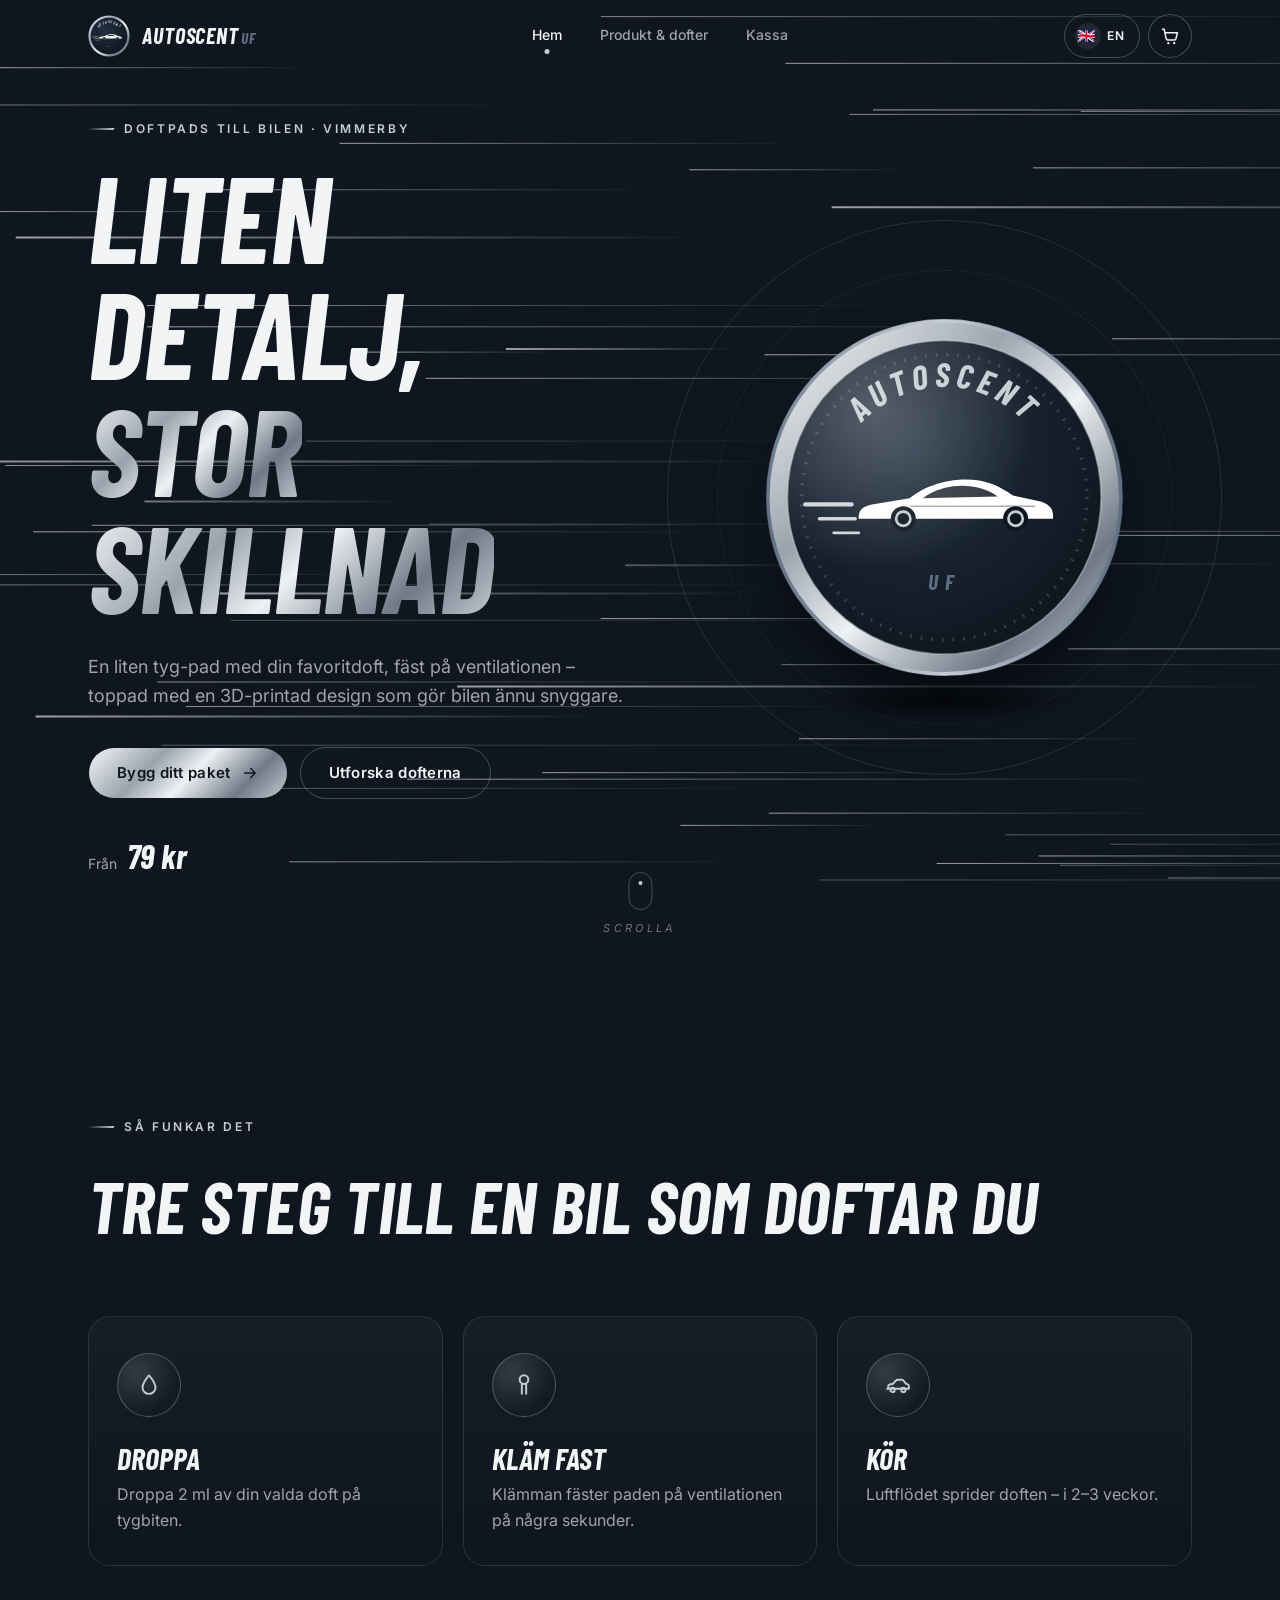
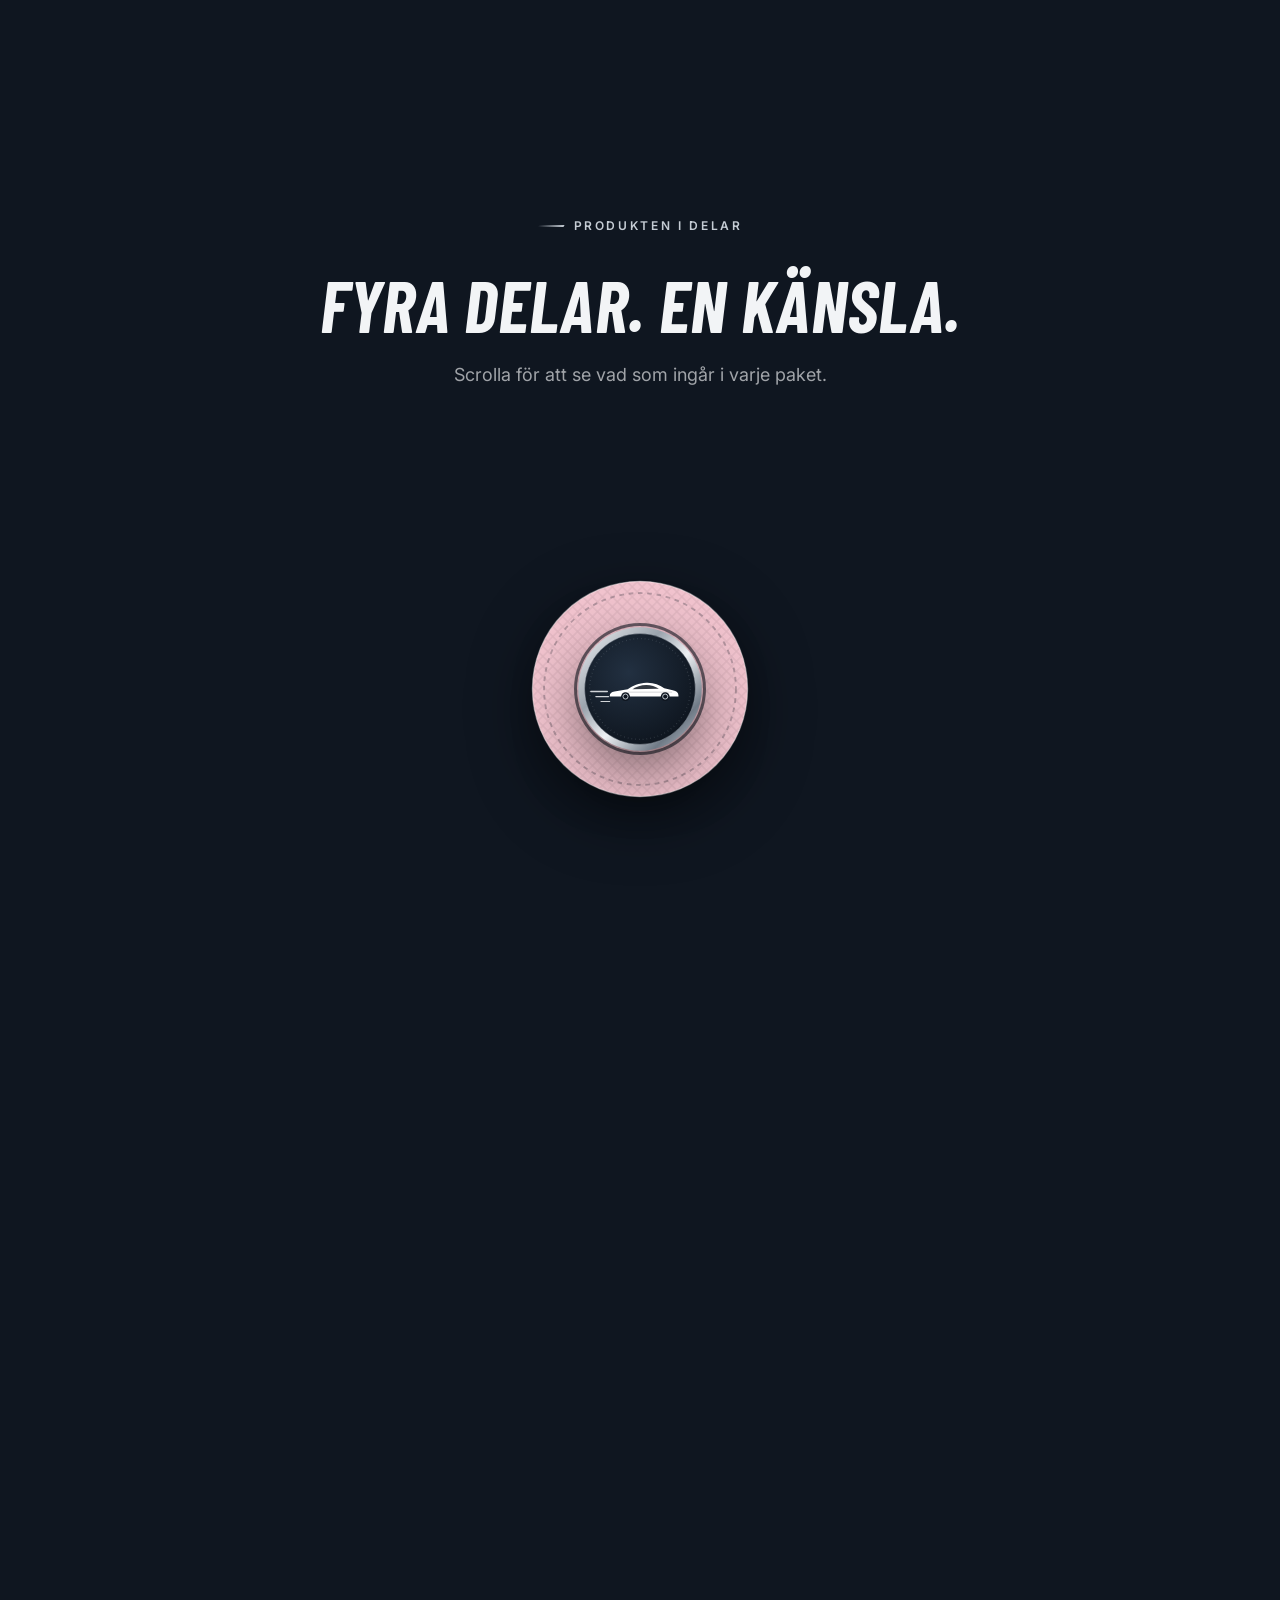
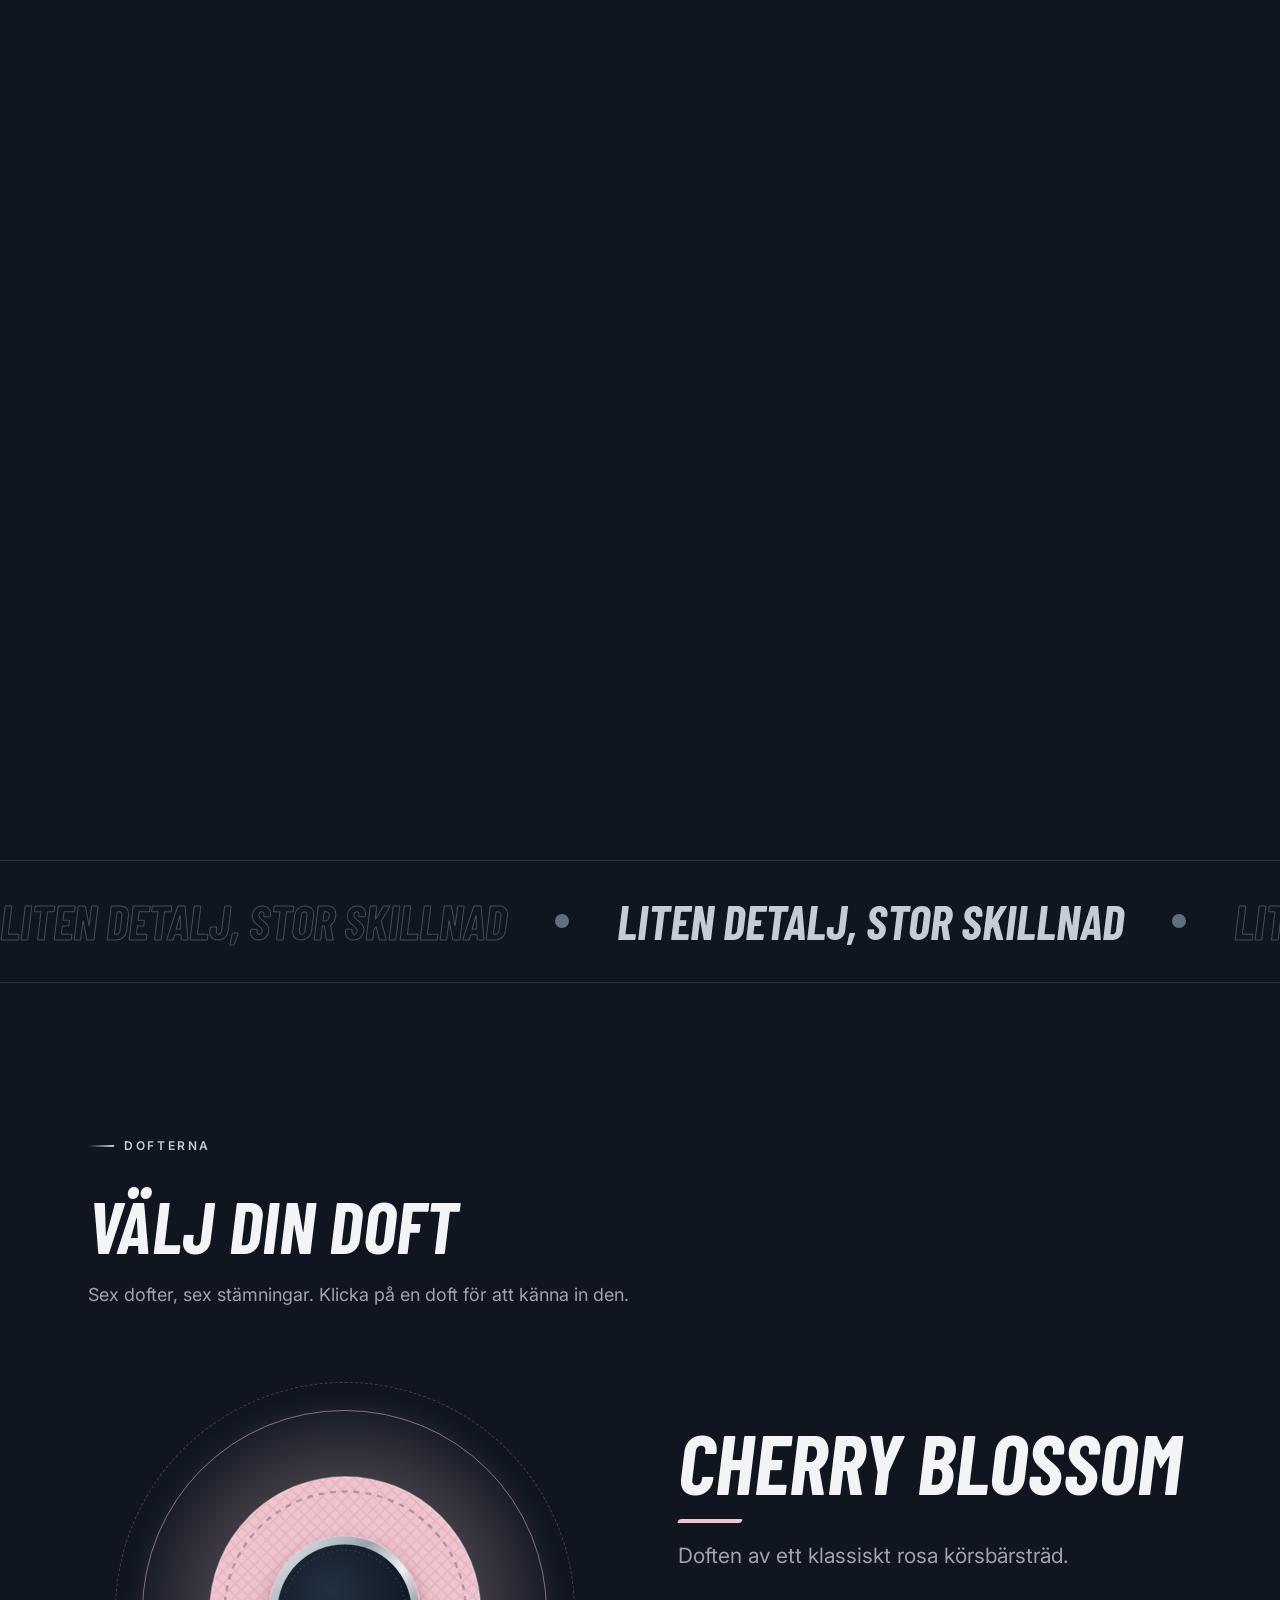
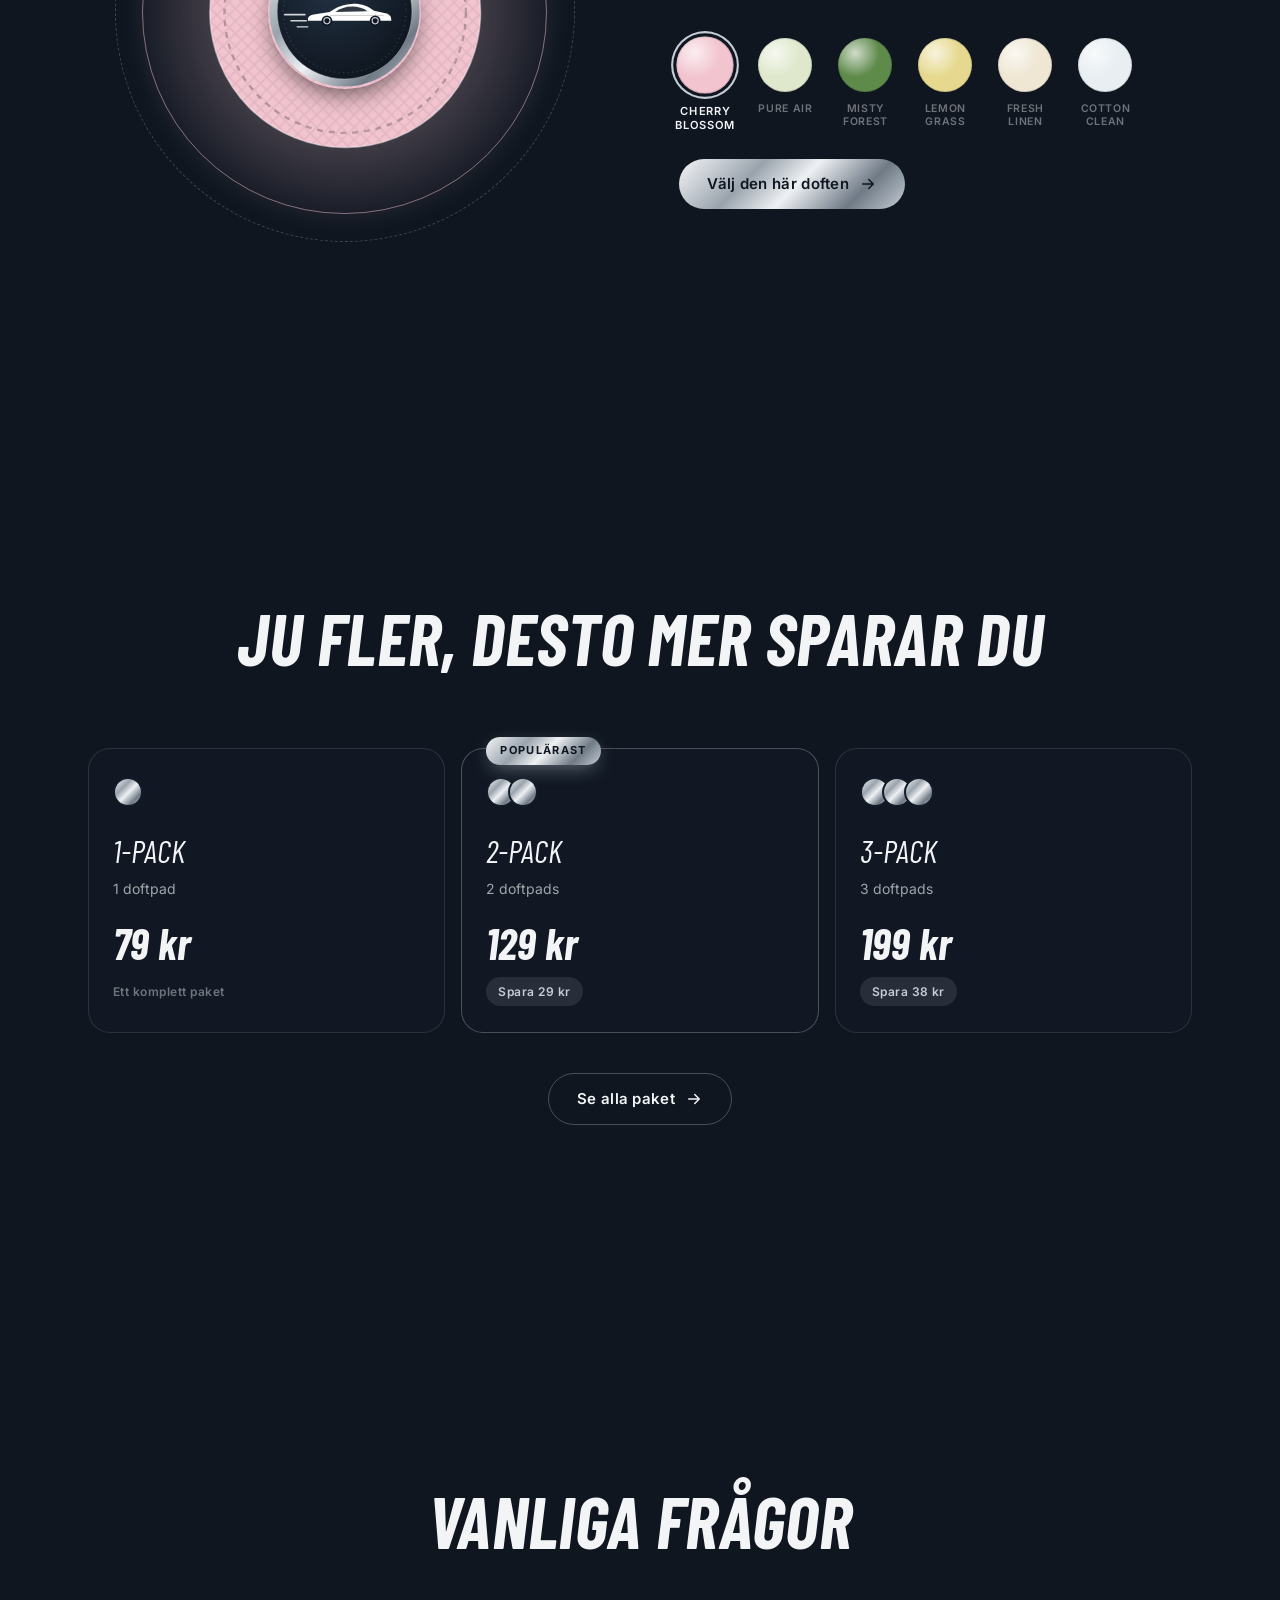
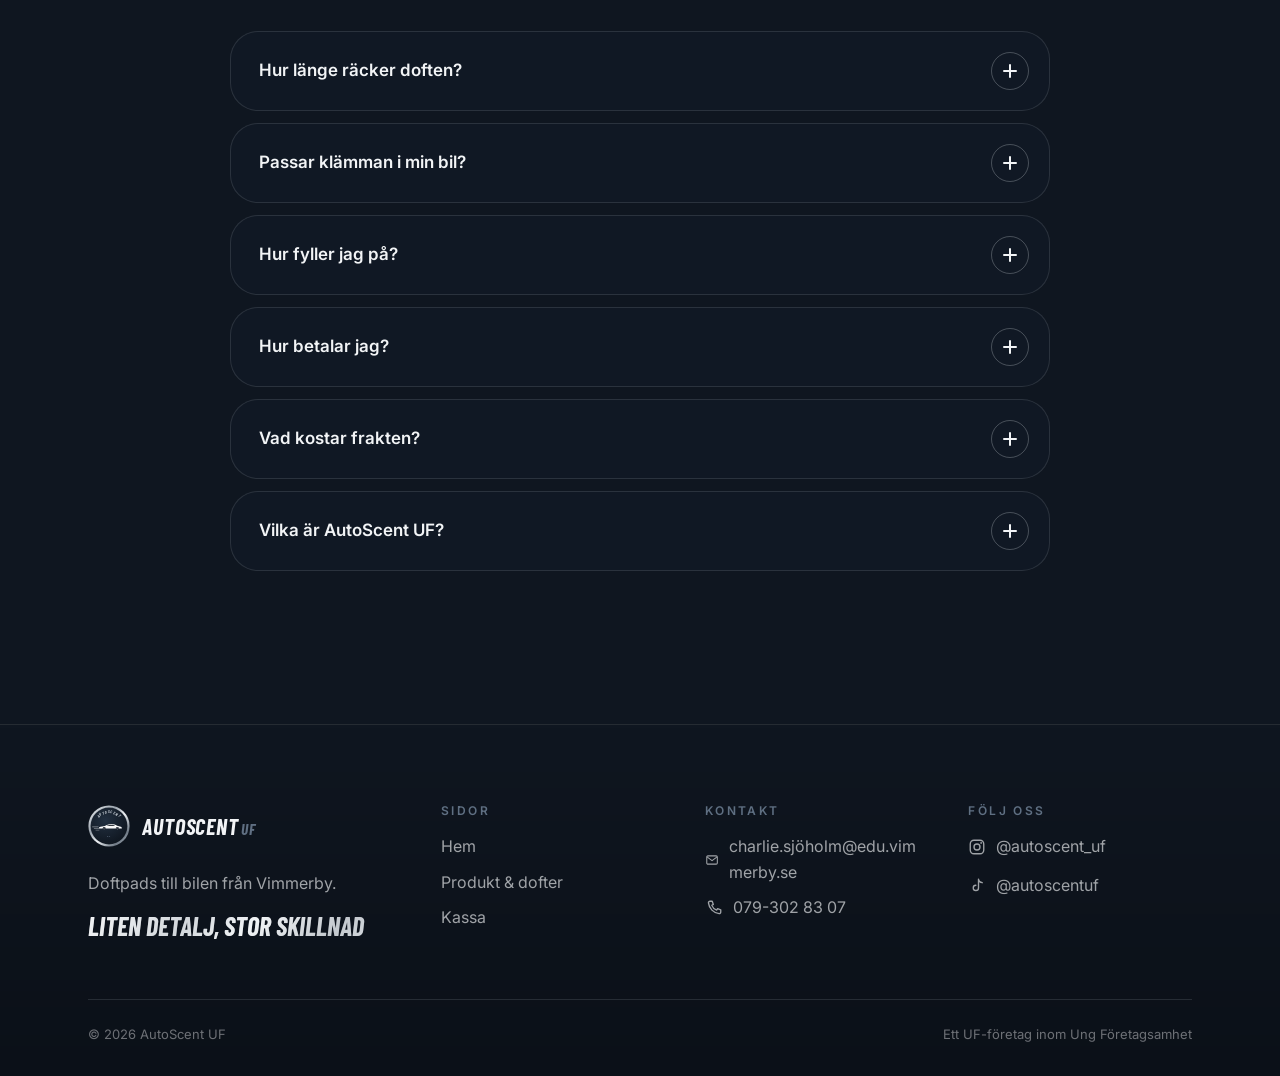
==== commit ba67cbaf: "Ordermejl via FormSubmit (som L'atelier), ny e-post, Swish-länk för mobil - Beställningar mejlas til" ====
--- a/index.html
+++ b/index.html
@@ -286,7 +286,7 @@
         <div>
           <h2 class="footer__title" data-i18n="footer.contact">Kontakt</h2>
           <ul class="footer__list">
-            <li><a data-contact="email" href="mailto:lars.lingefjord-bogren@edu.vimmerby.se"><i data-svg="mail"></i><span>lars.lingefjord-bogren@edu.vimmerby.se</span></a></li>
+            <li><a data-contact="email" href="mailto:charlie.sjöholm@edu.vimmerby.se"><i data-svg="mail"></i><span>charlie.sjöholm@edu.vimmerby.se</span></a></li>
             <li><a data-contact="phone" href="tel:+46793028307"><i data-svg="phone"></i><span>079-302 83 07</span></a></li>
           </ul>
         </div>
--- a/css/style.css
+++ b/css/style.css
@@ -1117,6 +1117,9 @@
 .field.is-invalid .field__error { margin-top: 6px; }
 .co-note { display: flex; align-items: center; gap: 12px; padding: 14px 20px; border-radius: 999px; background: rgba(197,204,212,0.06); color: var(--muted); font-size: 14px; }
 .co-note svg { width: 20px; height: 20px; flex: none; color: var(--silver); }
+.co-error { padding: 14px 20px; border-radius: 18px; background: rgba(242, 167, 167, 0.12); color: #f2c4c4; font-size: 14px; }
+.co-error small { display: block; margin-top: 4px; opacity: 0.7; font-size: 12px; }
+.co-error[hidden] { display: none; }
 .co-form-actions { display: flex; flex-wrap: wrap; justify-content: space-between; align-items: center; gap: 12px; margin-top: 8px; }
 @media (max-width: 560px) {
   .field-row, .field-row--half { grid-template-columns: 1fr; }
@@ -1136,10 +1139,6 @@
 .co-fact strong { display: block; font-family: var(--font-display); font-style: italic; font-size: 30px; letter-spacing: 0.02em; margin-top: 4px; word-break: break-all; }
 .co-address { color: var(--muted); font-size: 14px; }
 .co-pay-info { color: var(--muted); max-width: 46ch; }
-.co-mail { font-size: 14px; padding: 10px 18px; border-radius: 999px; }
-.co-mail--sent { background: rgba(140, 200, 150, 0.12); color: #b9e2c0; }
-.co-mail--failed { background: rgba(242, 167, 167, 0.12); color: #f2c4c4; border-radius: 18px; }
-.co-mail[hidden] { display: none; }
 .swish { display: grid; justify-items: center; gap: 12px; margin: 12px 0; }
 .swish__qr { padding: 16px; border-radius: 24px; background: #fff; }
 .swish__qr img, .swish__qr canvas { width: 200px; height: 200px; }
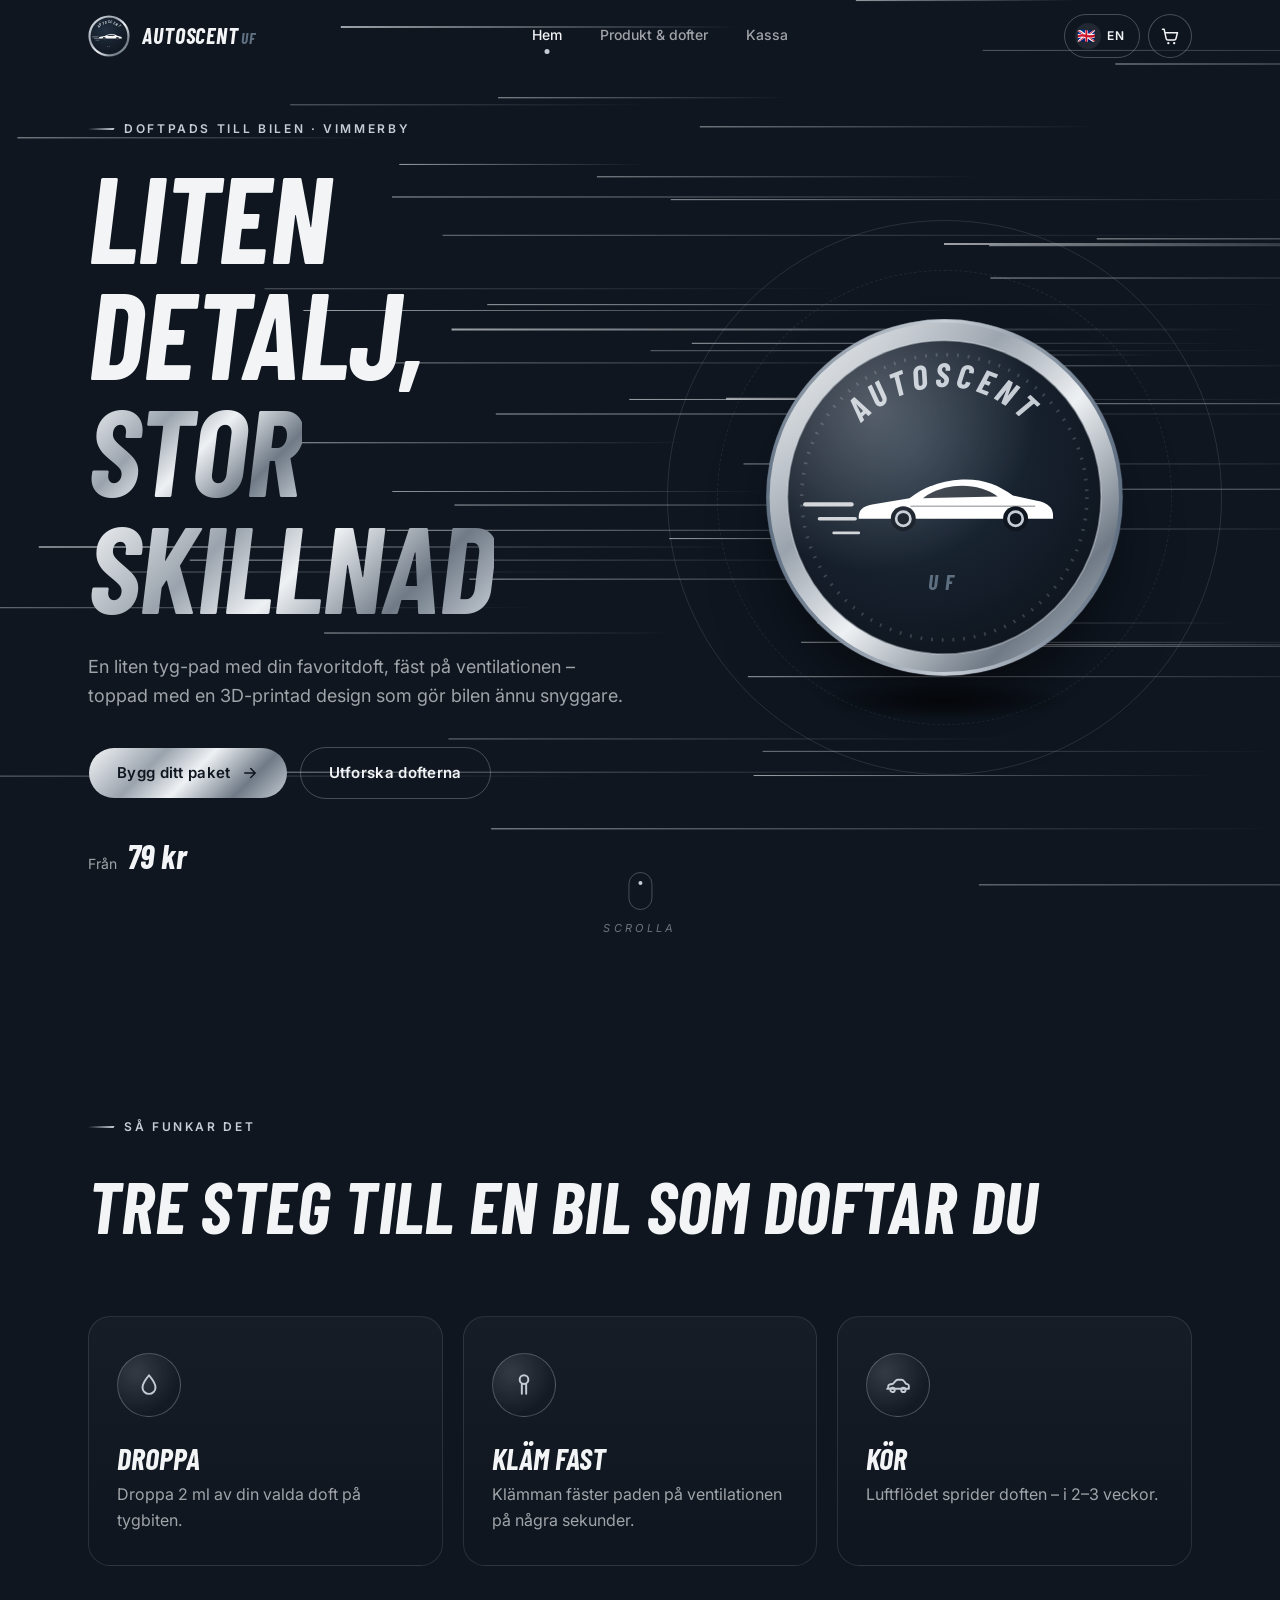
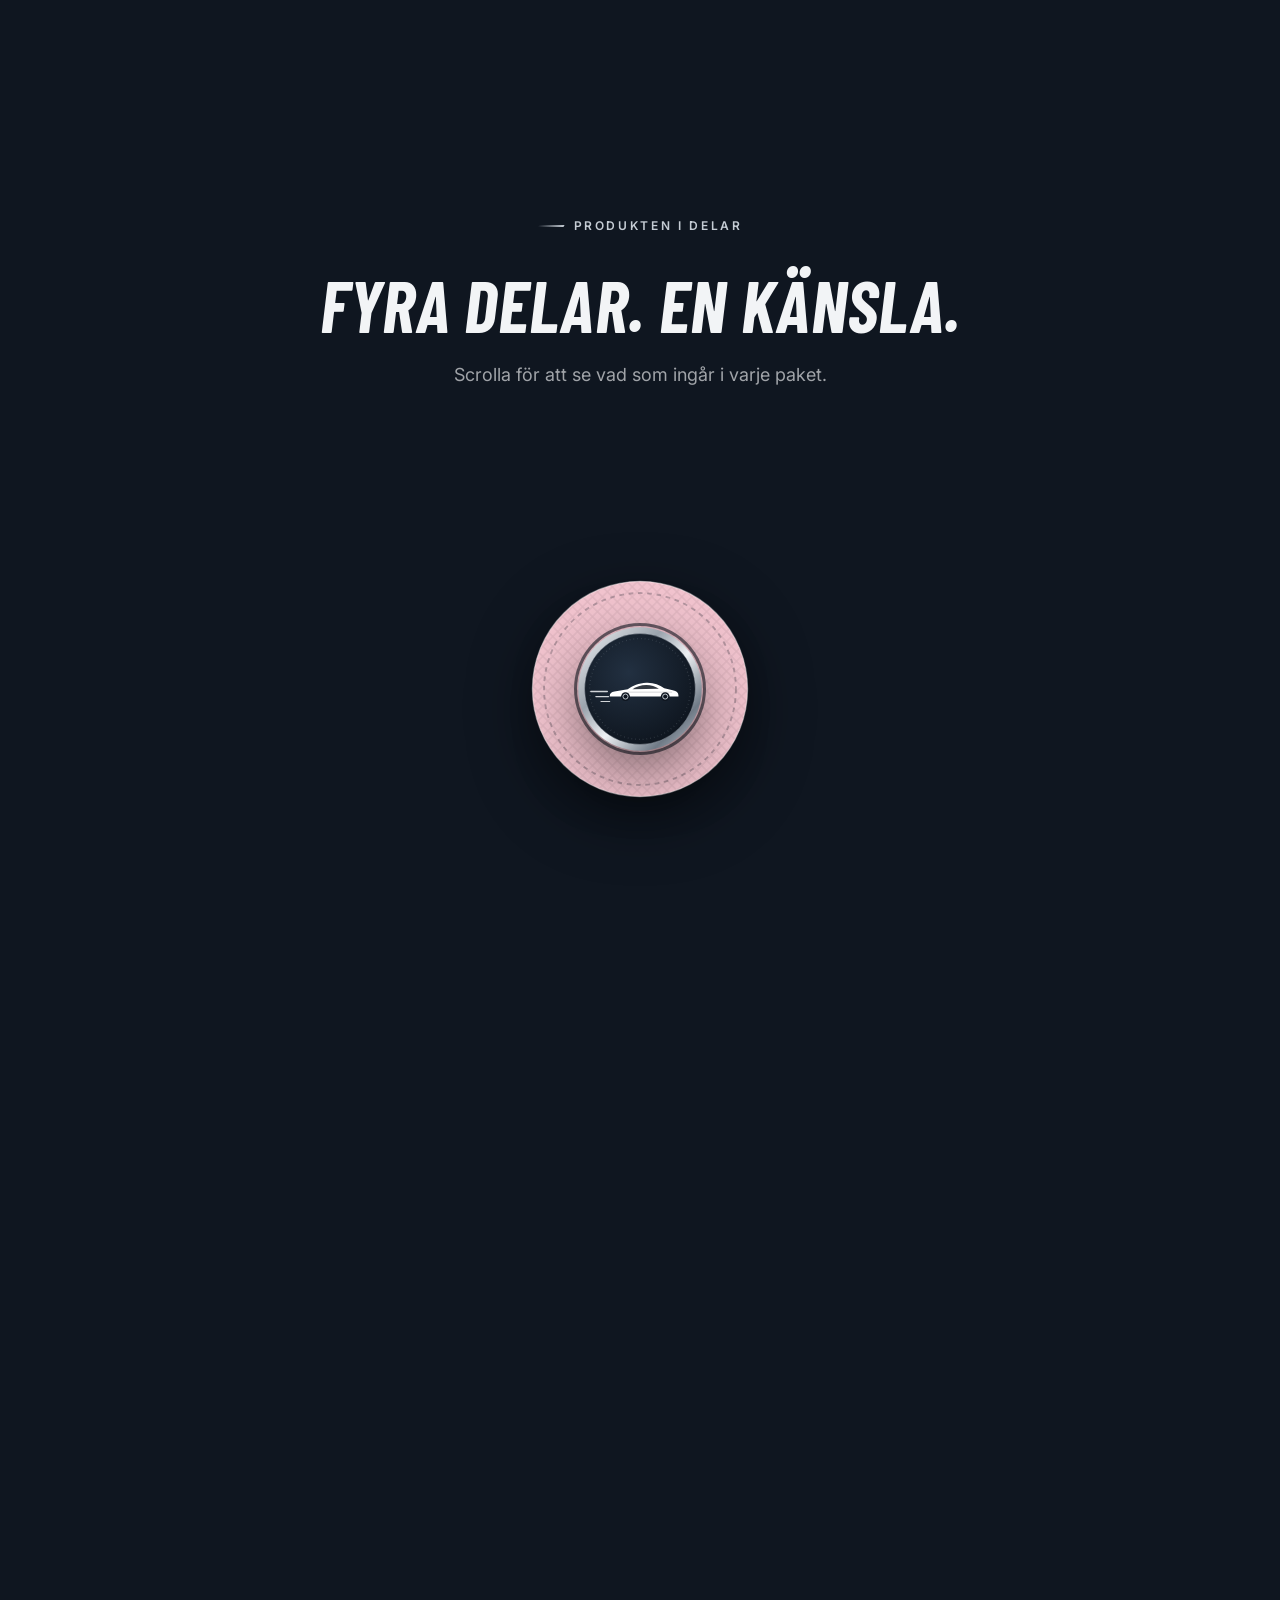
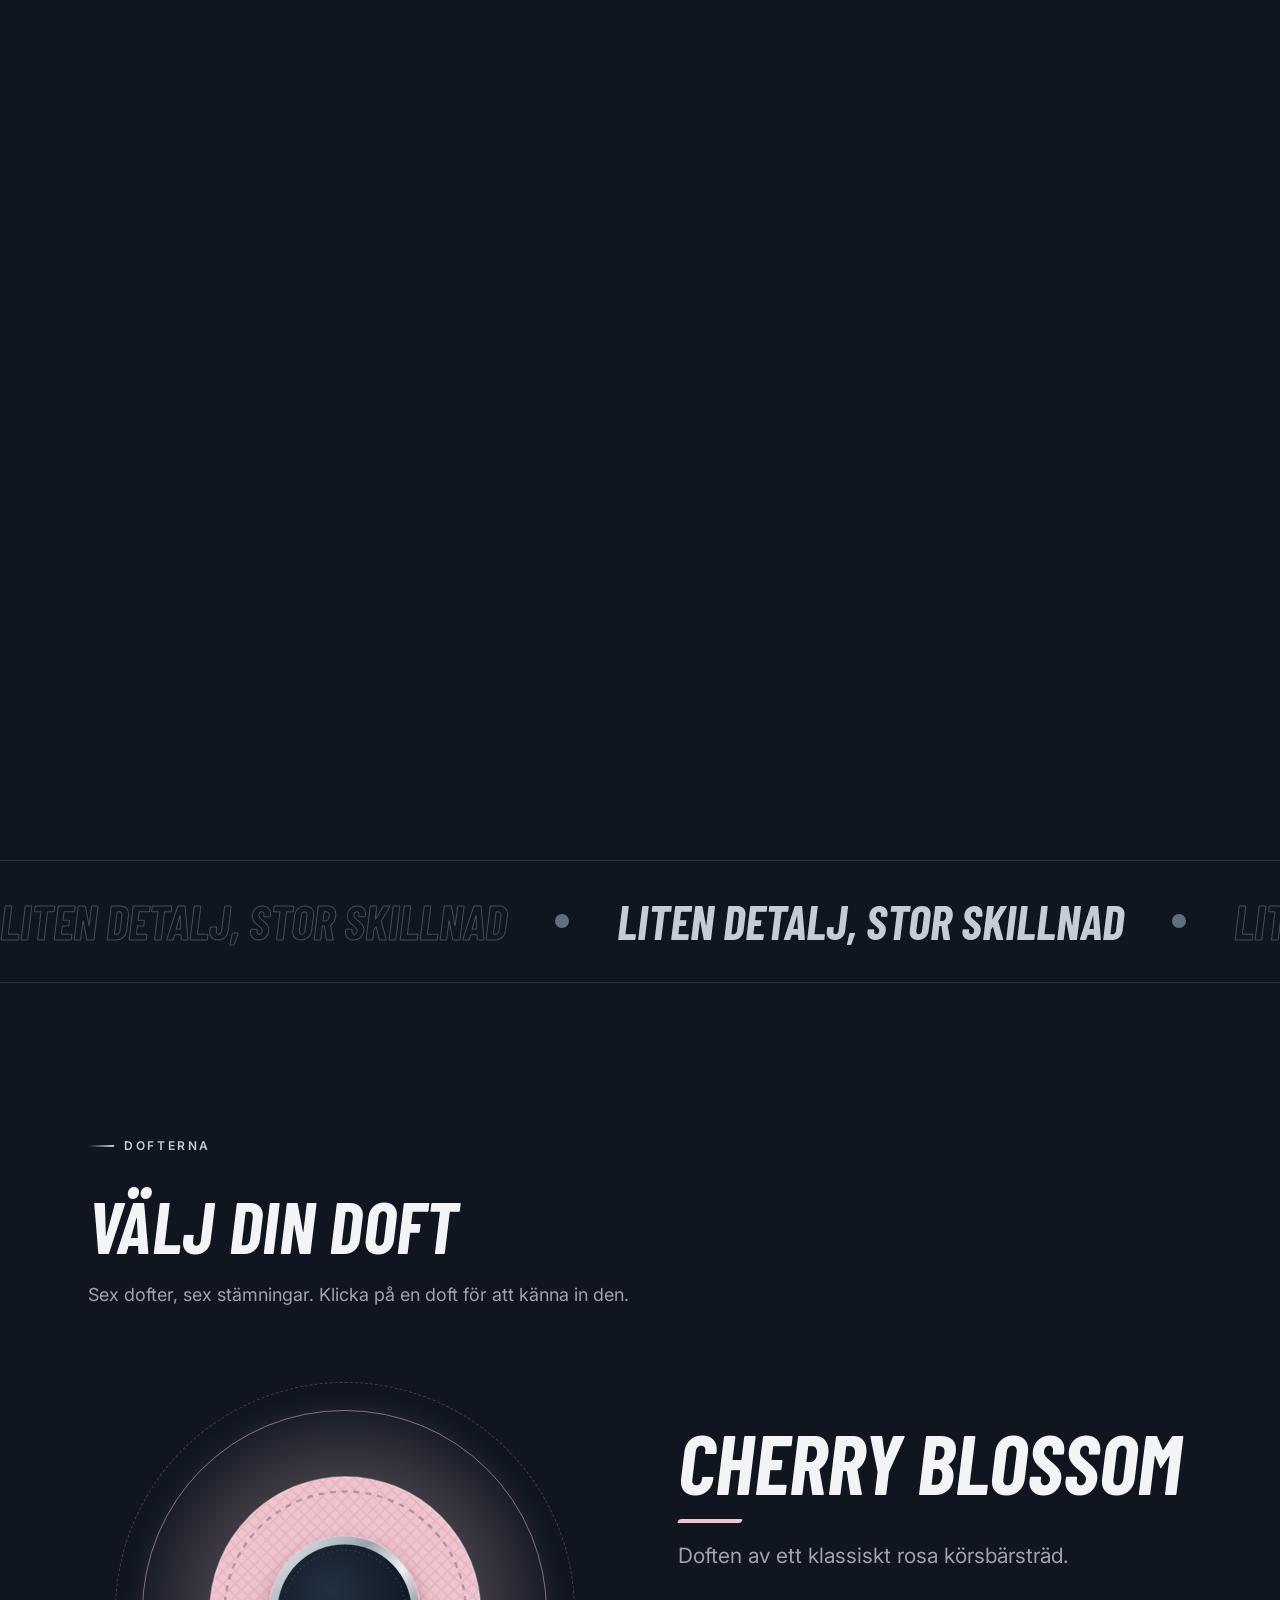
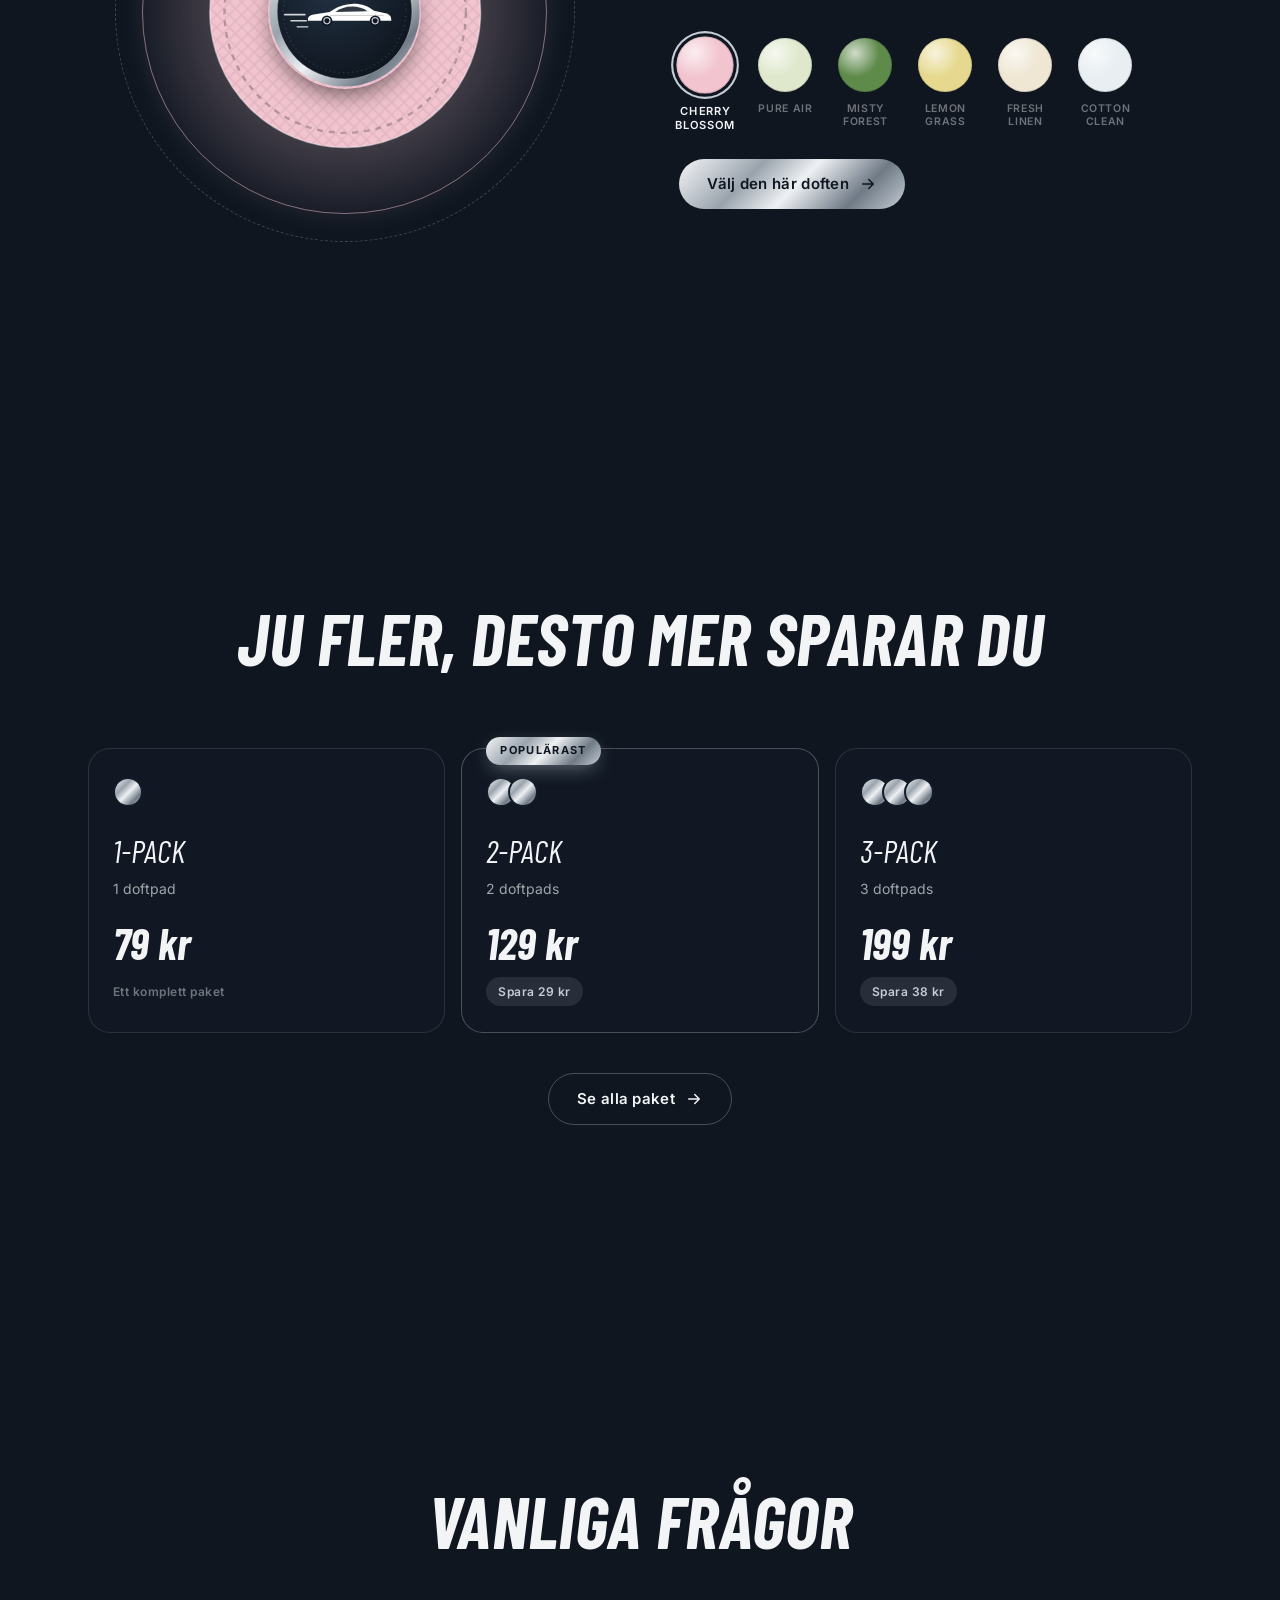
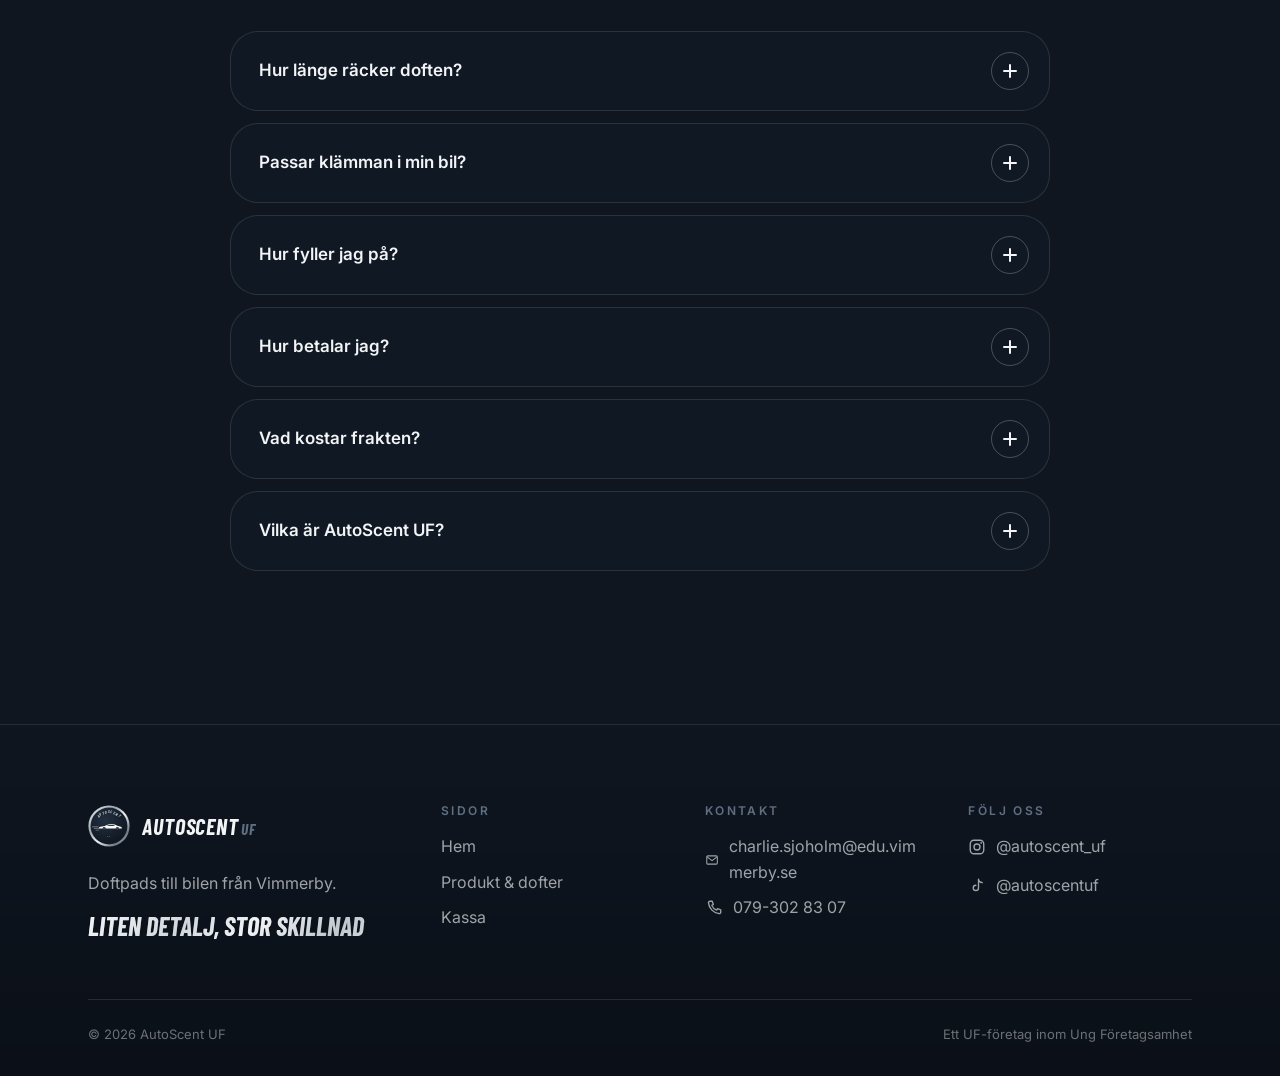
==== commit 149214e1: "E-post utan ö (FormSubmit godtar inte å/ä/ö i adressen) Co-Authored-By: Claude Opus 5.5 <noreply@ant" ====
--- a/index.html
+++ b/index.html
@@ -286,7 +286,7 @@
         <div>
           <h2 class="footer__title" data-i18n="footer.contact">Kontakt</h2>
           <ul class="footer__list">
-            <li><a data-contact="email" href="mailto:charlie.sjöholm@edu.vimmerby.se"><i data-svg="mail"></i><span>charlie.sjöholm@edu.vimmerby.se</span></a></li>
+            <li><a data-contact="email" href="mailto:charlie.sjoholm@edu.vimmerby.se"><i data-svg="mail"></i><span>charlie.sjoholm@edu.vimmerby.se</span></a></li>
             <li><a data-contact="phone" href="tel:+46793028307"><i data-svg="phone"></i><span>079-302 83 07</span></a></li>
           </ul>
         </div>
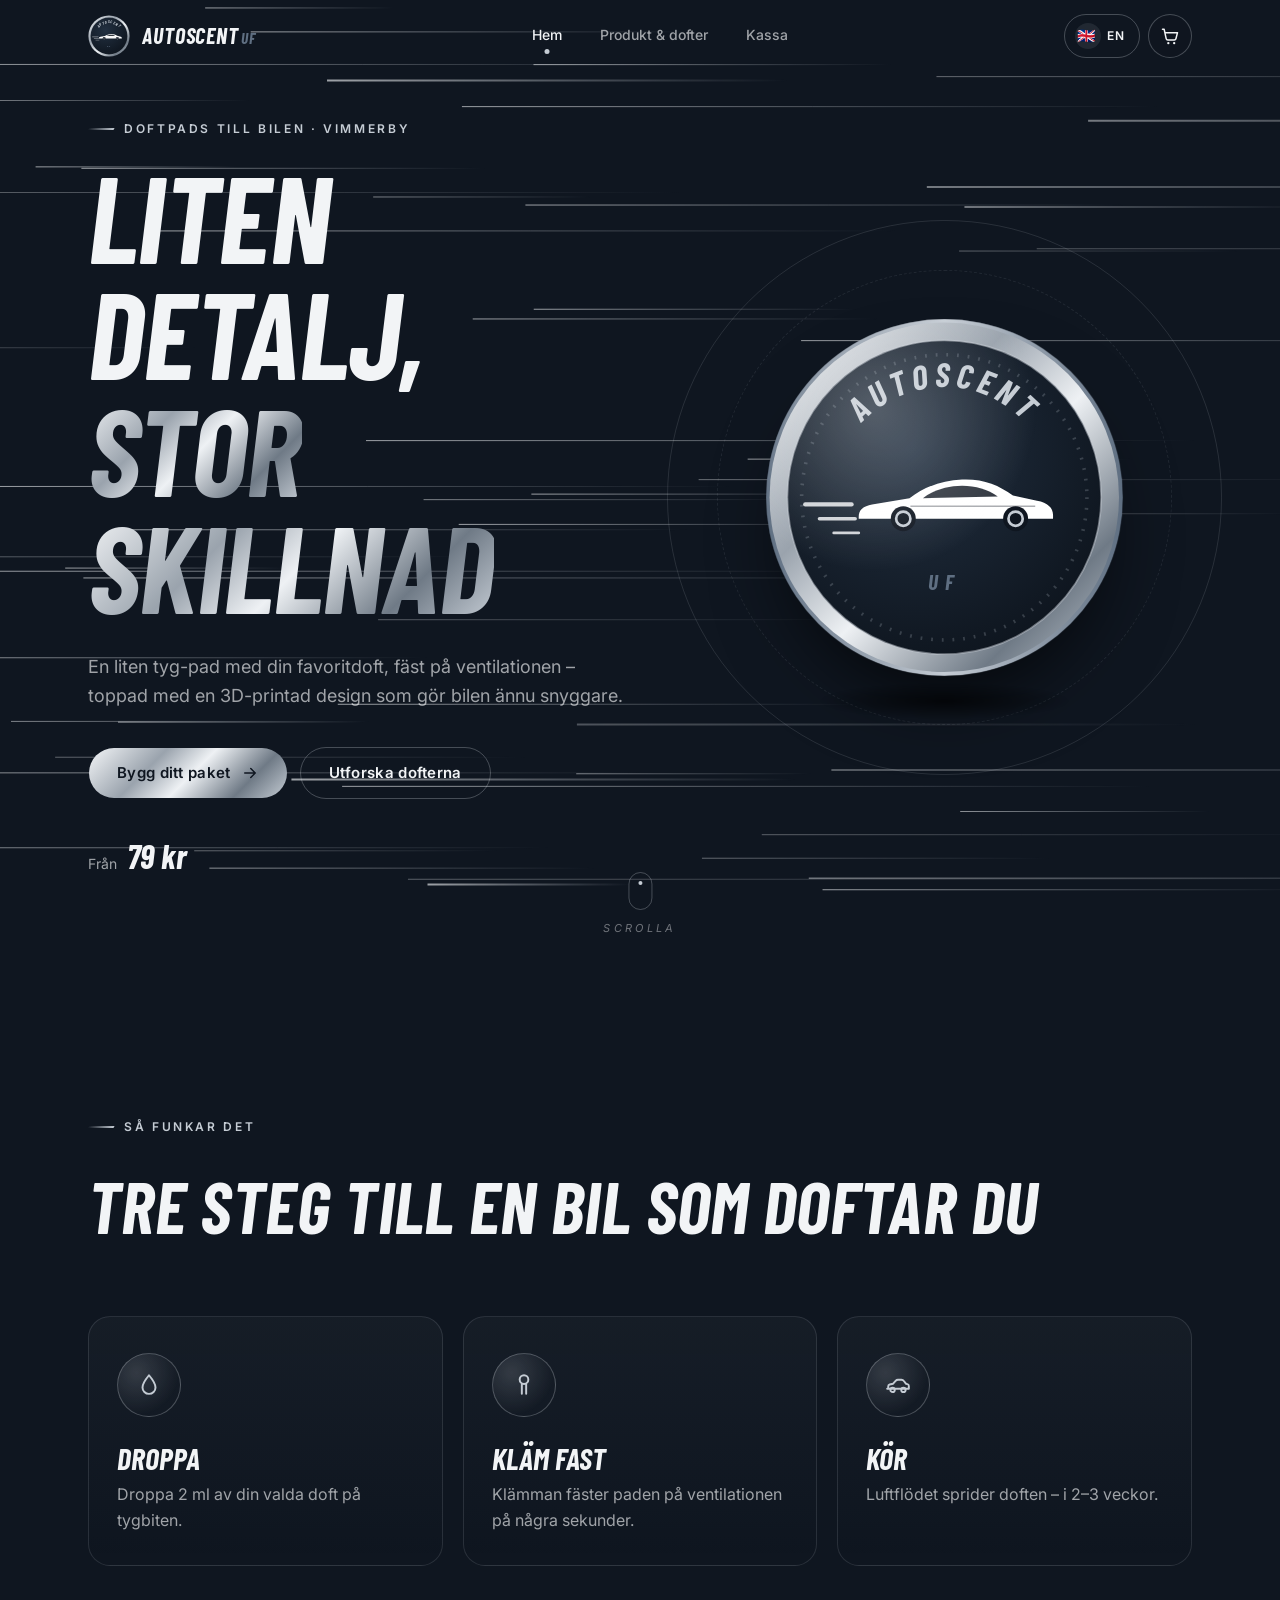
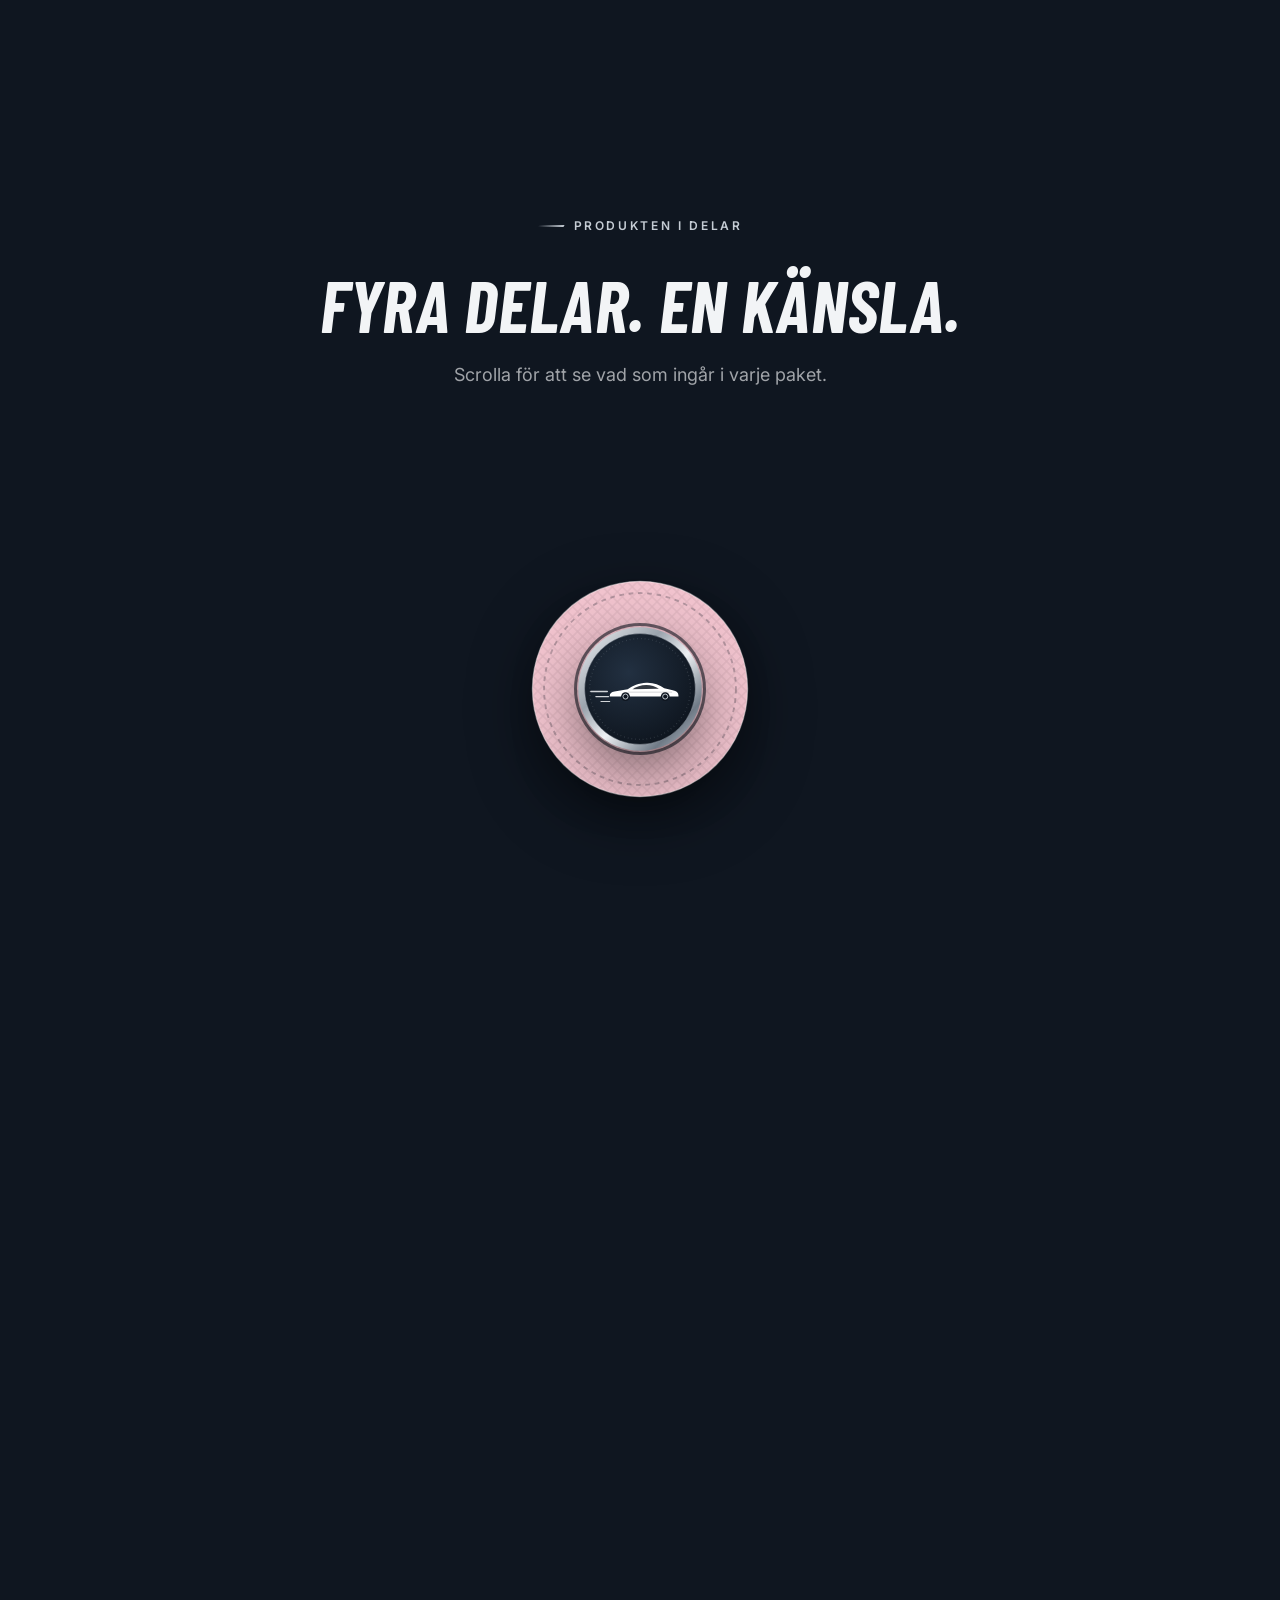
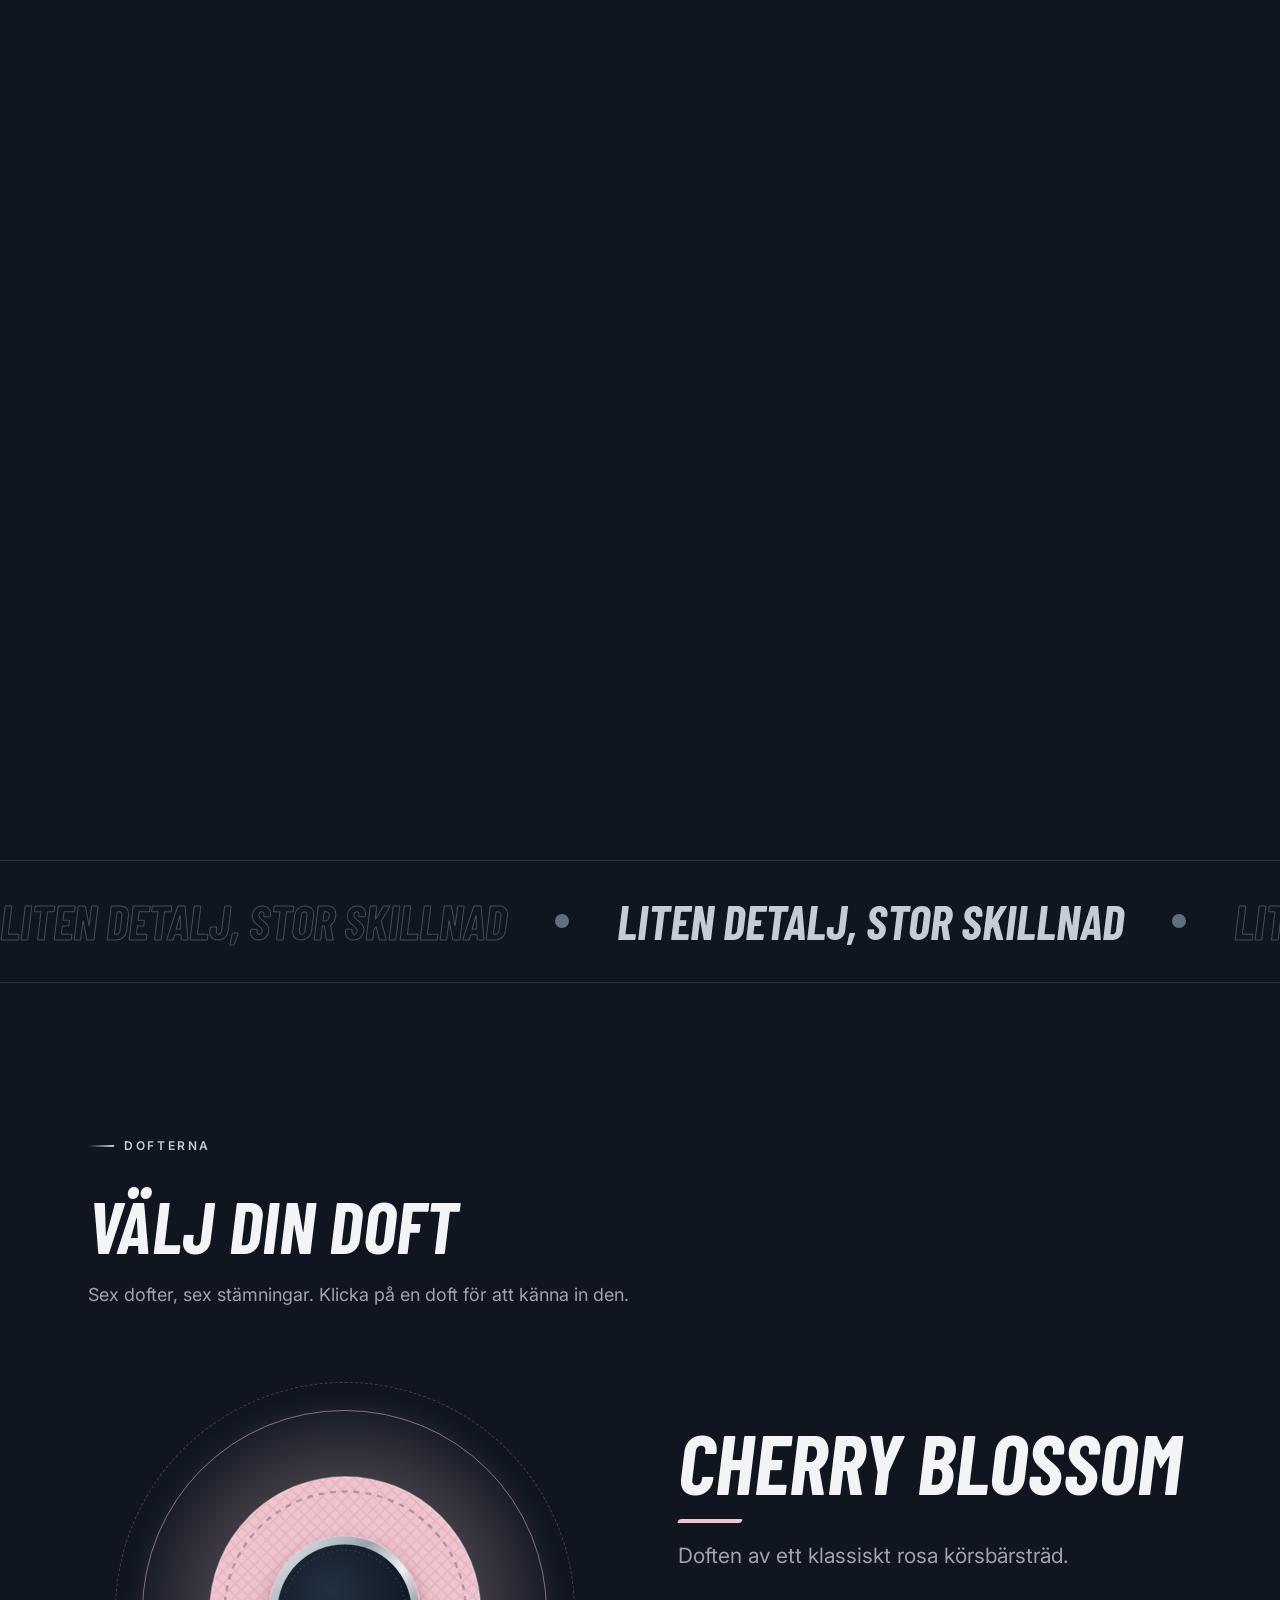
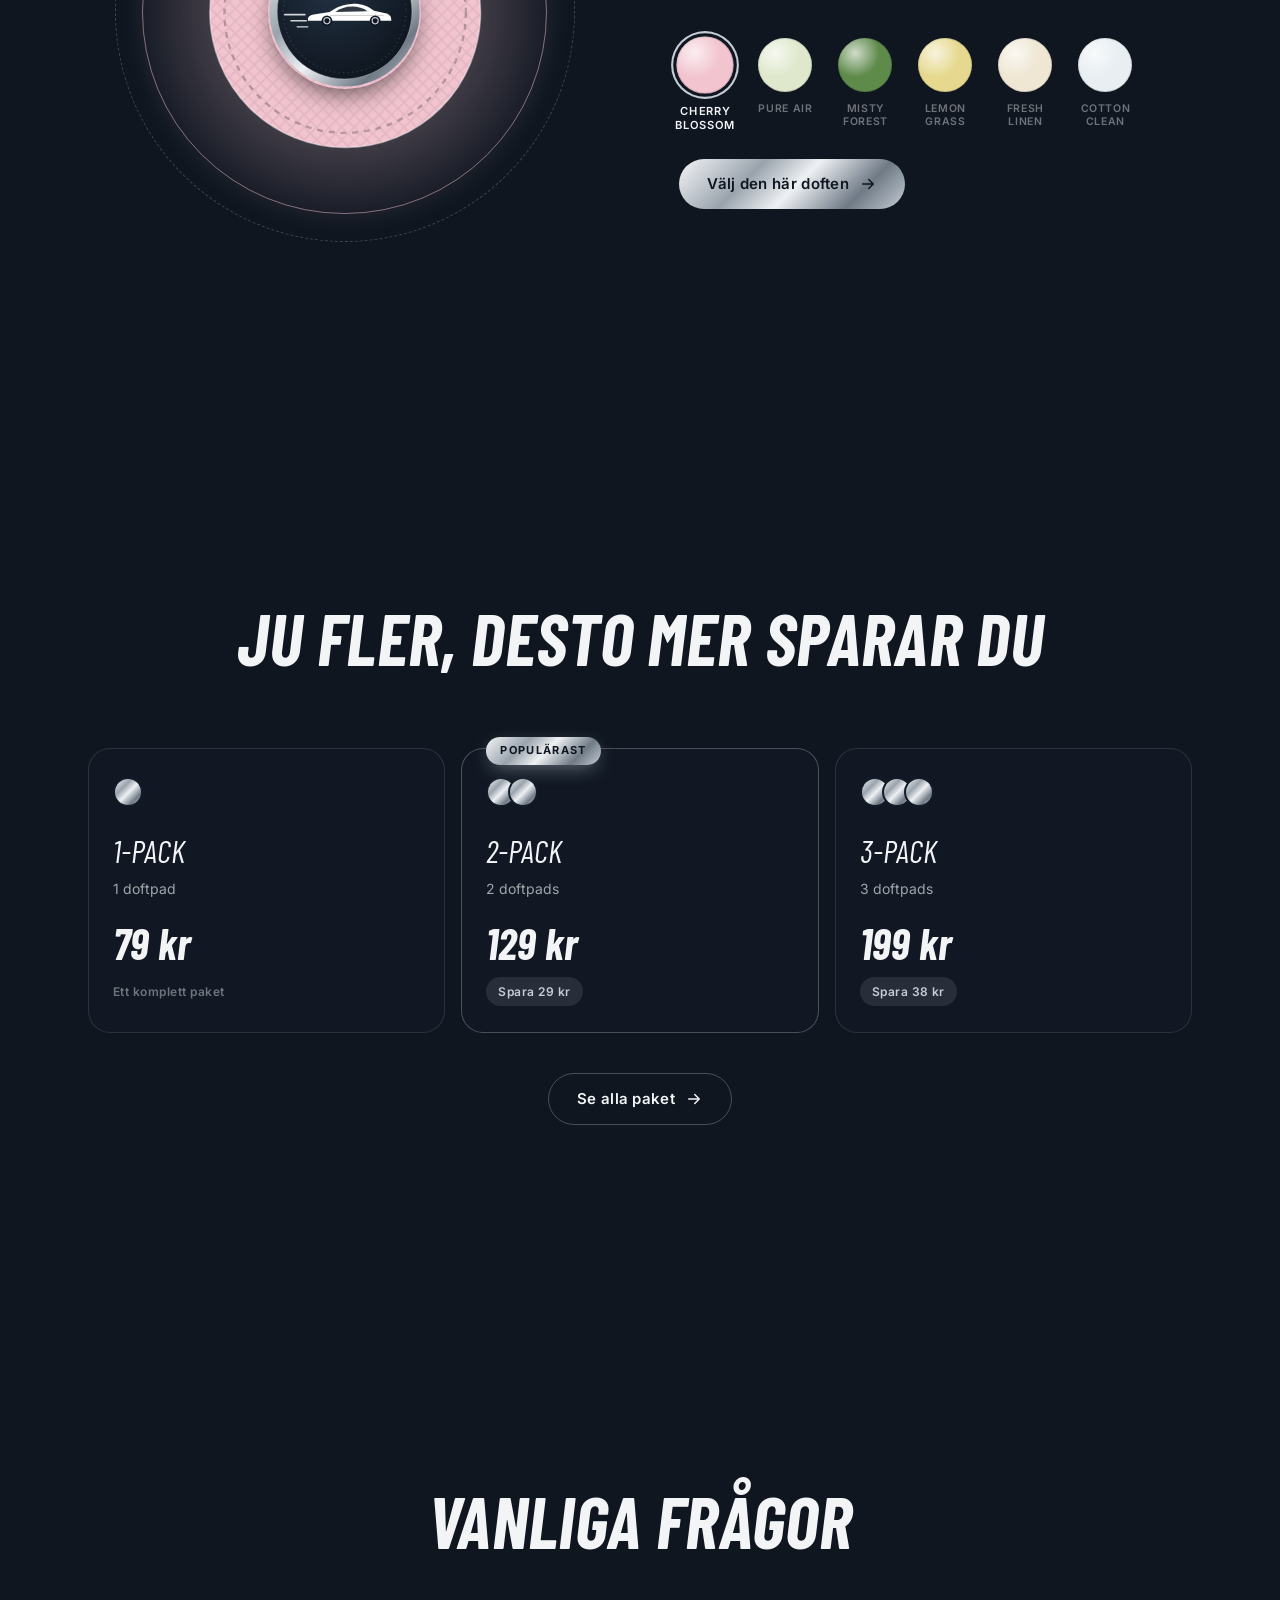
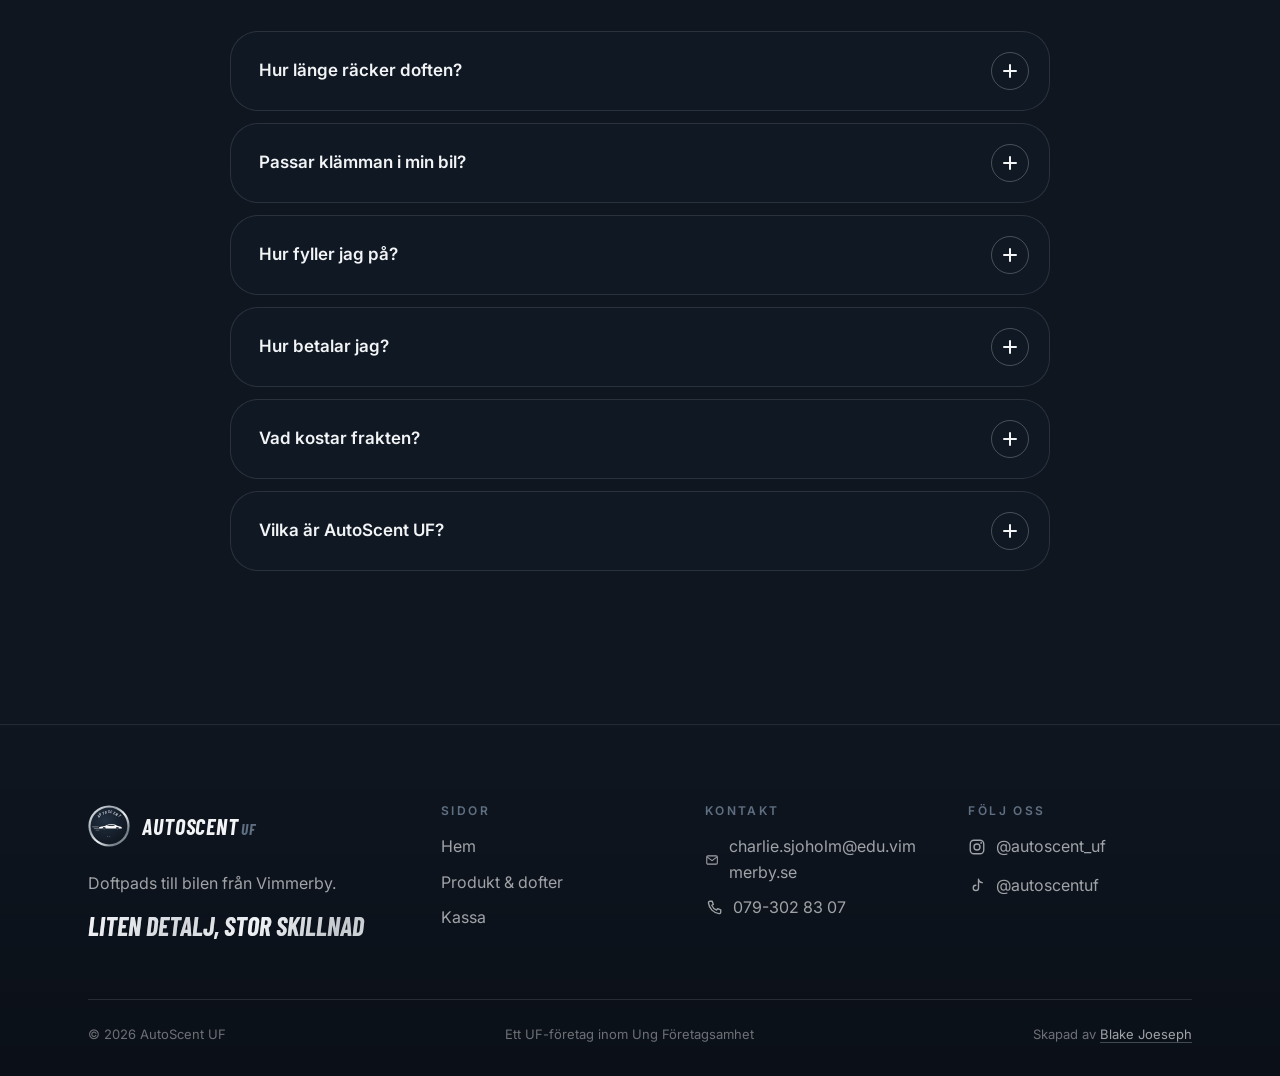
==== commit 23de167c: "Footer: Skapad av Blake Joeseph med länk till LinkedIn Co-Authored-By: Claude Opus 5.5 <noreply@anth" ====
--- a/index.html
+++ b/index.html
@@ -301,6 +301,7 @@
       <div class="footer__bottom">
         <span data-i18n="footer.rights">© 2026 AutoScent UF</span>
         <span data-i18n="footer.uf">Ett UF-företag inom Ung Företagsamhet</span>
+        <span class="footer__credit"><span data-i18n="footer.credit">Skapad av</span> <a href="https://www.linkedin.com/in/blakejoeseph/" target="_blank" rel="noopener">Blake Joeseph</a></span>
       </div>
     </div>
   </footer>
--- a/css/style.css
+++ b/css/style.css
@@ -973,6 +973,8 @@
 .footer__list a svg { width: 18px; height: 18px; flex: none; }
 .socials { display: flex; gap: 10px; }
 .footer__bottom { margin-top: 60px; padding-top: 24px; border-top: 1px solid var(--line); display: flex; flex-wrap: wrap; justify-content: space-between; gap: 12px; color: var(--faint); font-size: 13px; }
+.footer__credit a { color: var(--muted); text-decoration: underline; text-underline-offset: 3px; text-decoration-color: var(--line-strong); transition: color var(--fast), text-decoration-color var(--fast); }
+.footer__credit a:hover { color: var(--text); text-decoration-color: var(--silver); }
 @media (max-width: 860px) { .footer__grid { grid-template-columns: 1fr 1fr; } .footer__brand { grid-column: 1 / -1; } }
 @media (max-width: 480px) { .footer__grid { grid-template-columns: 1fr; } }
 
